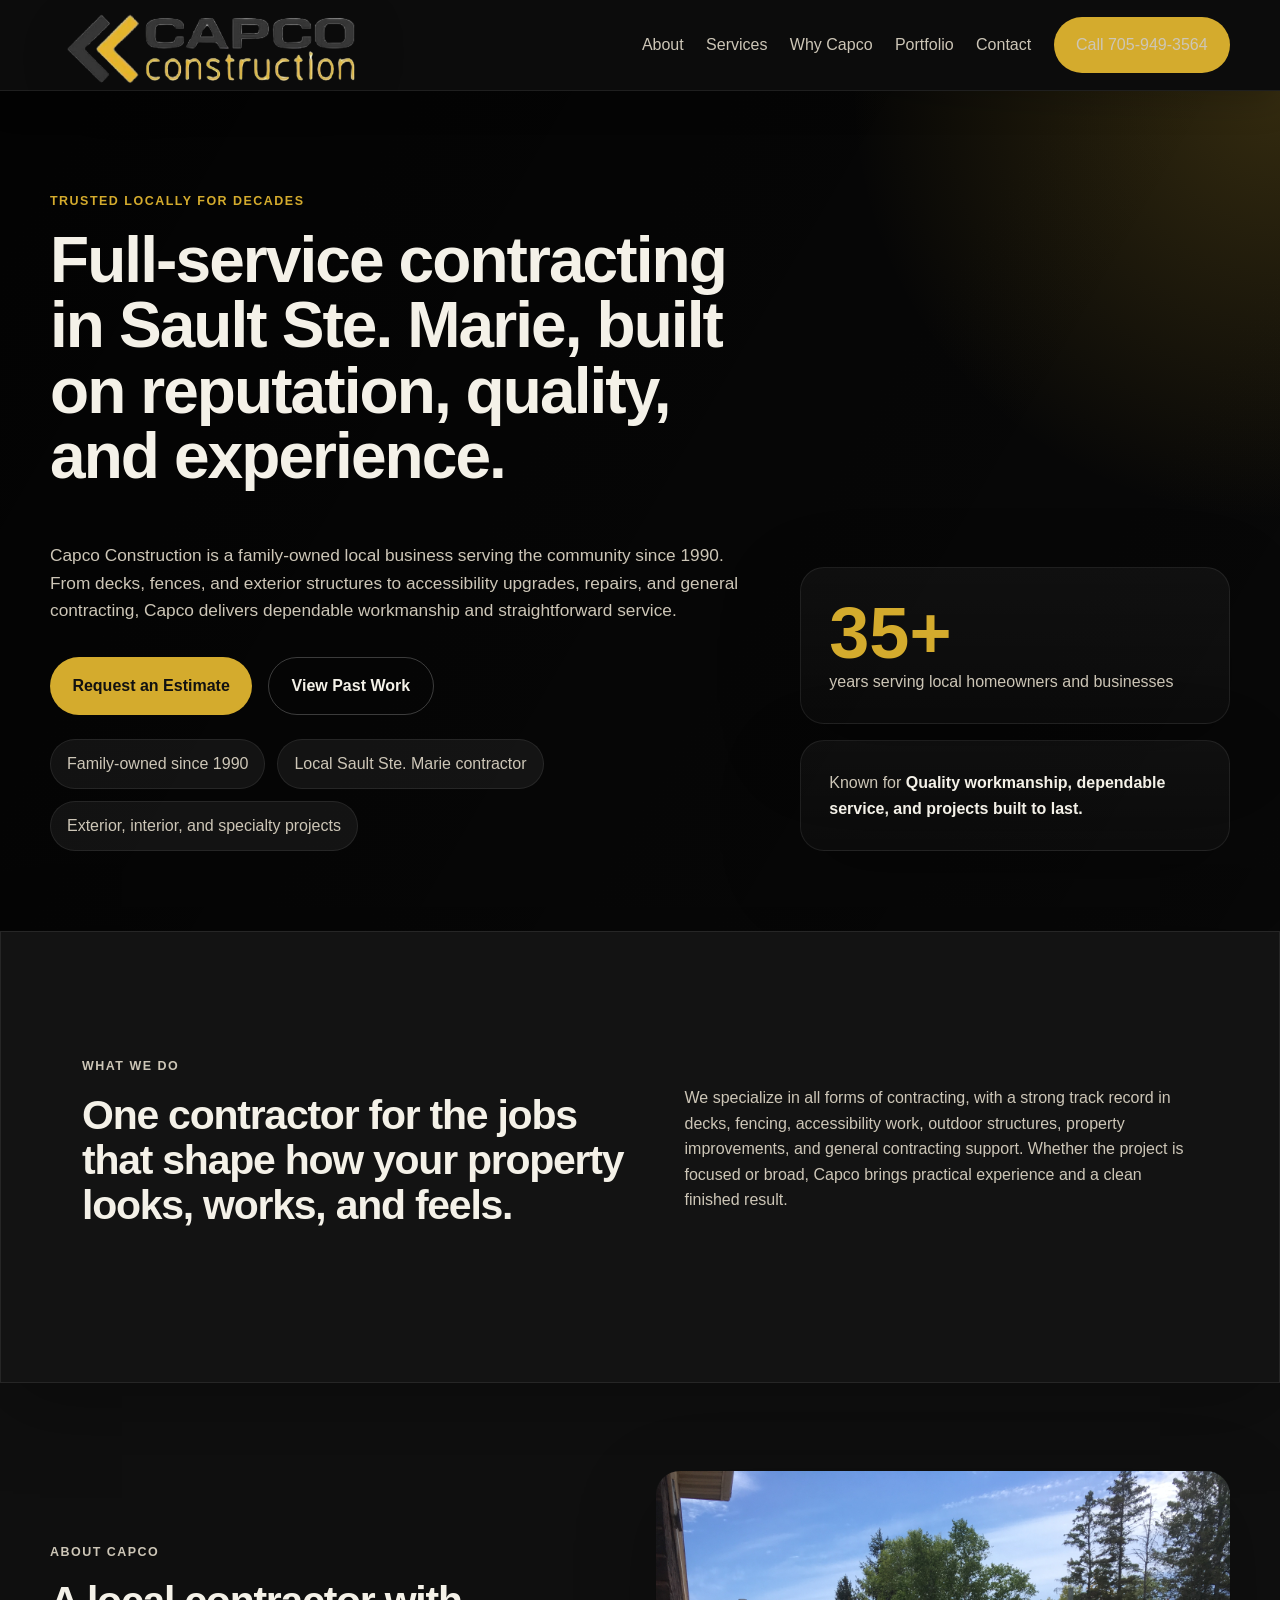
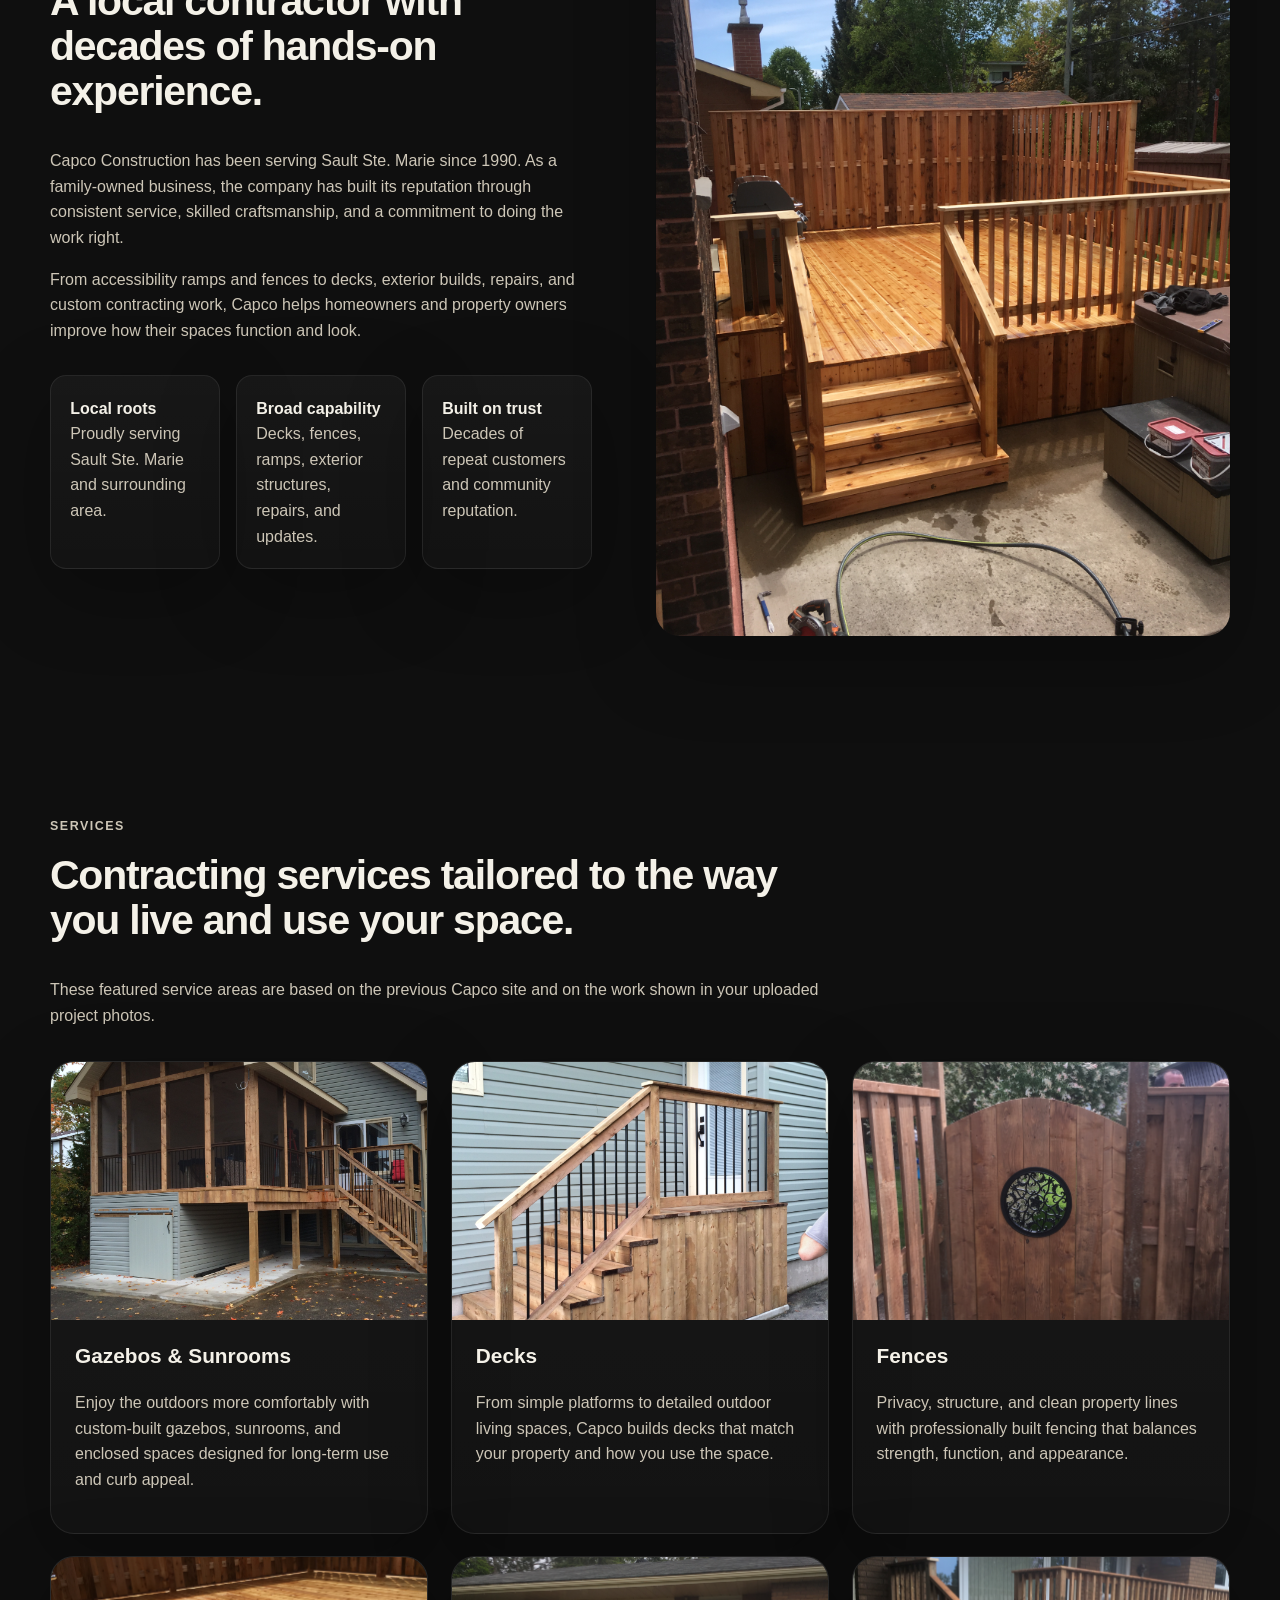
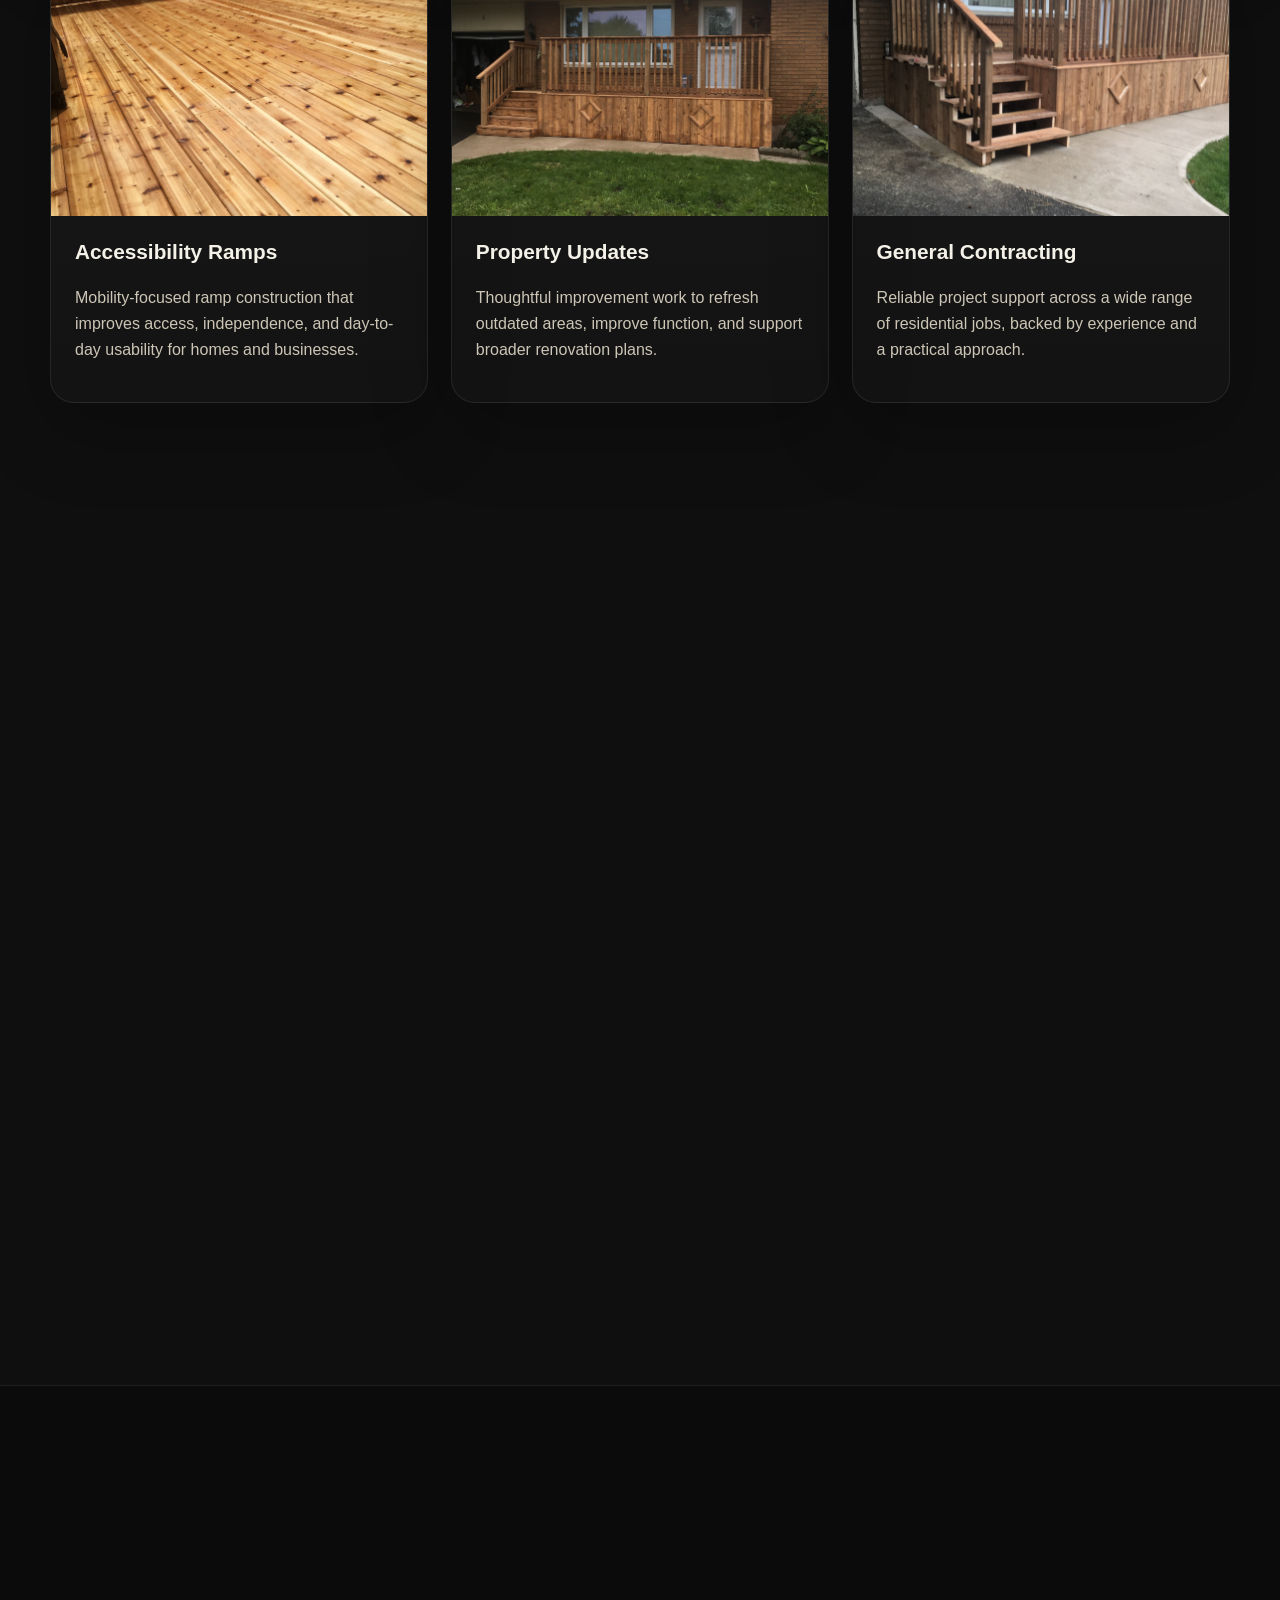
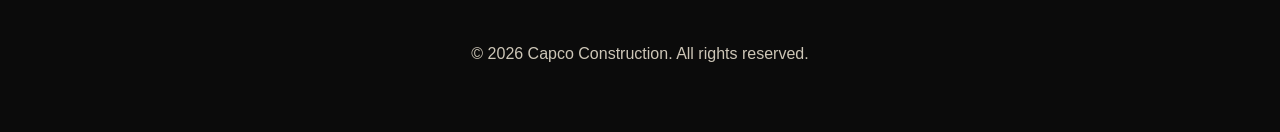
==== index.html @ aa425041 "Update index.html" ====
<!DOCTYPE html>
<html lang="en">
<head>
  <meta charset="UTF-8" />
  <meta name="viewport" content="width=device-width, initial-scale=1.0" />
  <title>Capco Construction | Sault Ste. Marie Contracting Services</title>
  <meta name="description" content="Capco Construction is a family-owned Sault Ste. Marie contractor serving the area since 1990. We specialize in decks, fences, ramps, remodels, exterior projects, and full-service contracting." />
  <meta name="theme-color" content="#d4ab2d" />
  <link rel="preload" as="image" href="capcologo.png" />
  <link rel="stylesheet" href="styles.css" />
</head>
<body>
  <header class="site-header" id="top">
    <div class="container header-inner">
      <a class="brand" href="./" aria-label="Capco Construction home">
        <img src="capcologo.png" alt="Capco Construction logo" />
      </a>

      <button class="menu-toggle" id="menuToggle" aria-expanded="false" aria-controls="siteNav" aria-label="Open menu">
        <span></span><span></span><span></span>
      </button>

      <nav class="site-nav" id="siteNav">
        <a href="#about">About</a>
        <a href="#services">Services</a>
        <a href="#why-capco">Why Capco</a>
        <a href="portfolio/">Portfolio</a>
        <a href="#contact">Contact</a>
        <a class="nav-cta" href="tel:7059493564">Call 705-949-3564</a>
      </nav>
    </div>
  </header>

  <main>
    <section class="hero">
      <div class="hero-overlay"></div>
      <div class="container hero-grid">
        <div class="hero-copy reveal">
          <p class="eyebrow">Trusted locally for decades</p>
          <h1>Full-service contracting in Sault Ste. Marie, built on reputation, quality, and experience.</h1>
          <p class="hero-text">Capco Construction is a family-owned local business serving the community since 1990. From decks, fences, and exterior structures to accessibility upgrades, repairs, and general contracting, Capco delivers dependable workmanship and straightforward service.</p>
          <div class="hero-actions">
            <a class="btn btn-primary" href="#contact">Request an Estimate</a>
            <a class="btn btn-secondary" href="portfolio/">View Past Work</a>
          </div>
          <ul class="hero-points">
            <li>Family-owned since 1990</li>
            <li>Local Sault Ste. Marie contractor</li>
            <li>Exterior, interior, and specialty projects</li>
          </ul>
        </div>
        <div class="hero-card reveal">
          <div class="stat-card">
            <span class="stat-number">35+</span>
            <span class="stat-label">years serving local homeowners and businesses</span>
          </div>
          <div class="badge-card">
            <span class="badge-kicker">Known for</span>
            <strong>Quality workmanship, dependable service, and projects built to last.</strong>
          </div>
        </div>
      </div>
    </section>

    <section class="section intro-bar">
      <div class="container intro-grid reveal">
        <div>
          <p class="section-tag">What we do</p>
          <h2>One contractor for the jobs that shape how your property looks, works, and feels.</h2>
        </div>
        <p>We specialize in all forms of contracting, with a strong track record in decks, fencing, accessibility work, outdoor structures, property improvements, and general contracting support. Whether the project is focused or broad, Capco brings practical experience and a clean finished result.</p>
      </div>
    </section>

    <section class="section about" id="about">
      <div class="container split-grid">
        <div class="about-copy reveal">
          <p class="section-tag">About Capco</p>
          <h2>A local contractor with decades of hands-on experience.</h2>
          <p>Capco Construction has been serving Sault Ste. Marie since 1990. As a family-owned business, the company has built its reputation through consistent service, skilled craftsmanship, and a commitment to doing the work right.</p>
          <p>From accessibility ramps and fences to decks, exterior builds, repairs, and custom contracting work, Capco helps homeowners and property owners improve how their spaces function and look.</p>
          <div class="about-highlights">
            <div>
              <strong>Local roots</strong>
              <span>Proudly serving Sault Ste. Marie and surrounding area.</span>
            </div>
            <div>
              <strong>Broad capability</strong>
              <span>Decks, fences, ramps, exterior structures, repairs, and updates.</span>
            </div>
            <div>
              <strong>Built on trust</strong>
              <span>Decades of repeat customers and community reputation.</span>
            </div>
          </div>
        </div>
        <div class="about-media reveal">
          <img src="assets/IMG_0362.jpeg" alt="Capco Construction completed exterior wood project" />
        </div>
      </div>
    </section>

    <section class="section services" id="services">
      <div class="container">
        <div class="section-head reveal">
          <p class="section-tag">Services</p>
          <h2>Contracting services tailored to the way you live and use your space.</h2>
          <p>These featured service areas are based on the previous Capco site and on the work shown in your uploaded project photos.</p>
        </div>

        <div class="service-grid">
          <article class="service-card reveal">
            <img src="assets/IMG_0144.jpeg" alt="Gazebo and sunroom construction project" />
            <div class="service-body">
              <h3>Gazebos &amp; Sunrooms</h3>
              <p>Enjoy the outdoors more comfortably with custom-built gazebos, sunrooms, and enclosed spaces designed for long-term use and curb appeal.</p>
            </div>
          </article>

          <article class="service-card reveal">
            <img src="assets/IMG_0227.jpeg" alt="Custom deck construction project" />
            <div class="service-body">
              <h3>Decks</h3>
              <p>From simple platforms to detailed outdoor living spaces, Capco builds decks that match your property and how you use the space.</p>
            </div>
          </article>

          <article class="service-card reveal">
            <img src="assets/IMG_0539.jpeg" alt="Fence construction project" />
            <div class="service-body">
              <h3>Fences</h3>
              <p>Privacy, structure, and clean property lines with professionally built fencing that balances strength, function, and appearance.</p>
            </div>
          </article>

          <article class="service-card reveal">
            <img src="assets/IMG_0524.jpeg" alt="Accessibility ramp built by Capco Construction" />
            <div class="service-body">
              <h3>Accessibility Ramps</h3>
              <p>Mobility-focused ramp construction that improves access, independence, and day-to-day usability for homes and businesses.</p>
            </div>
          </article>

          <article class="service-card reveal">
            <img src="assets/IMG_0553.jpeg" alt="Exterior renovation and update project" />
            <div class="service-body">
              <h3>Property Updates</h3>
              <p>Thoughtful improvement work to refresh outdated areas, improve function, and support broader renovation plans.</p>
            </div>
          </article>

          <article class="service-card reveal">
            <img src="assets/IMG_0390.jpeg" alt="General contracting and remodeling services" />
            <div class="service-body">
              <h3>General Contracting</h3>
              <p>Reliable project support across a wide range of residential jobs, backed by experience and a practical approach.</p>
            </div>
          </article>
        </div>
      </div>
    </section>

    <section class="section why-capco" id="why-capco">
      <div class="container why-grid">
        <div class="reveal">
          <p class="section-tag">Why Capco</p>
          <h2>Experience matters. So does local reputation.</h2>
        </div>
        <div class="feature-list reveal">
          <article>
            <h3>Decades in business</h3>
            <p>Capco has served the local market since 1990, giving clients confidence that their project is in experienced hands.</p>
          </article>
          <article>
            <h3>Complete project mindset</h3>
            <p>Capco focuses on the overall result, not just isolated pieces, so every build feels cohesive and professionally finished.</p>
          </article>
          <article>
            <h3>Versatile service offering</h3>
            <p>Outdoor structures, accessibility features, fencing, property updates, and general contracting all under one trusted local brand.</p>
          </article>
          <article>
            <h3>Local and accessible</h3>
            <p>Service is built on communication, accountability, and follow-through in the community Capco knows best.</p>
          </article>
        </div>
      </div>
    </section>

    <section class="section cta-band">
      <div class="container cta-band-inner reveal">
        <div>
          <p class="section-tag">Portfolio</p>
          <h2>See completed local projects and past work.</h2>
        </div>
        <a class="btn btn-primary" href="portfolio/">Open Portfolio Page</a>
      </div>
    </section>
  </main>

  <footer class="site-footer" id="contact">
    <div class="container footer-grid">
      <div class="footer-brand reveal">
        <img class="footer-logo" src="capcologo.png" alt="Capco Construction logo" />
        <p>Family-owned contracting services in Sault Ste. Marie since 1990.</p>
      </div>
      <div class="footer-block reveal">
        <h3>Contact</h3>
        <p><strong>Phone:</strong> <a href="tel:7059493564">705-949-3564</a></p>
        <p><strong>Email:</strong> <a href="mailto:capcoscape@hotmail.com">capcoscape@hotmail.com</a></p>
        <p><strong>Hours:</strong> Monday - Friday, 8 am - 6 pm</p>
      </div>
      <div class="footer-block reveal">
        <h3>Location</h3>
        <p>Sault Ste. Marie, ON</p>
        <p>Serving local homeowners and businesses with dependable contracting solutions.</p>
      </div>
    </div>
    <div class="container footer-bottom">
      <p>&copy; 2026 Capco Construction. All rights reserved.</p>
    </div>
  </footer>

  <script src="script.js"></script>
</body>
</html>
---- styles.css ----
:root {
  --bg: #111111;
  --panel: #191919;
  --panel-soft: #222222;
  --text: #f4f1e8;
  --muted: #cdc6b7;
  --gold: #d4ab2d;
  --gold-deep: #b58e1f;
  --line: rgba(255, 255, 255, 0.08);
  --shadow: 0 24px 80px rgba(0, 0, 0, 0.28);
  --radius: 24px;
  --radius-sm: 16px;
  --container: 1180px;
}

* {
  box-sizing: border-box;
}

html {
  scroll-behavior: smooth;
}

body {
  margin: 0;
  font-family: Inter, Arial, Helvetica, sans-serif;
  background: #0f0f0f;
  color: var(--text);
  line-height: 1.6;
}

img {
  max-width: 100%;
  display: block;
}

a {
  color: inherit;
  text-decoration: none;
}

button {
  font: inherit;
}

.container {
  width: min(calc(100% - 2rem), var(--container));
  margin: 0 auto;
}

.section {
  padding: 5.5rem 0;
}

.section-tag,
.eyebrow {
  display: inline-block;
  margin: 0 0 1rem;
  color: var(--gold);
  text-transform: uppercase;
  letter-spacing: 0.12em;
  font-size: 0.78rem;
  font-weight: 700;
}

h1,
h2,
h3,
p {
  margin-top: 0;
}

h1 {
  font-size: clamp(2.5rem, 5vw, 4.7rem);
  line-height: 1.02;
  letter-spacing: -0.03em;
}

h2 {
  font-size: clamp(2rem, 3.2vw, 3rem);
  line-height: 1.1;
  letter-spacing: -0.03em;
}

h3 {
  font-size: 1.3rem;
  line-height: 1.2;
}

.site-header {
  position: sticky;
  top: 0;
  z-index: 100;
  backdrop-filter: blur(18px);
  background: rgba(10, 10, 10, 0.82);
  border-bottom: 1px solid var(--line);
}

.header-inner {
  display: flex;
  align-items: center;
  justify-content: space-between;
  gap: 1rem;
  min-height: 88px;
}

.brand img {
  width: clamp(190px, 25vw, 290px);
}

.site-nav {
  display: flex;
  align-items: center;
  gap: 1.4rem;
}

.site-nav a {
  color: var(--muted);
  font-weight: 500;
  transition: color 0.2s ease;
}

.site-nav a:hover,
.site-nav a:focus-visible {
  color: var(--text);
}

.nav-cta,
.btn {
  display: inline-flex;
  align-items: center;
  justify-content: center;
  border-radius: 999px;
  padding: 0.95rem 1.4rem;
  font-weight: 700;
  transition: transform 0.2s ease, background 0.2s ease, color 0.2s ease, border-color 0.2s ease;
}

.nav-cta {
  background: var(--gold);
  color: #111;
}

.nav-cta:hover,
.btn:hover {
  transform: translateY(-2px);
}

.hero {
  position: relative;
  overflow: hidden;
  padding: 6rem 0 5rem;
  background:
    linear-gradient(120deg, rgba(0, 0, 0, 0.82), rgba(0, 0, 0, 0.45)),
    url('assets/about-bg.png') center/cover no-repeat;
}

.hero-overlay {
  position: absolute;
  inset: 0;
  background: radial-gradient(circle at top right, rgba(212, 171, 45, 0.22), transparent 28%);
  pointer-events: none;
}

.hero-grid,
.split-grid,
.why-grid,
.footer-grid,
.intro-grid,
.cta-band-inner {
  display: grid;
  gap: 2rem;
}

.hero-grid {
  grid-template-columns: 1.25fr 0.75fr;
  align-items: end;
  position: relative;
  z-index: 1;
}

.hero-text {
  max-width: 760px;
  color: var(--muted);
  font-size: 1.08rem;
}

.hero-actions {
  display: flex;
  flex-wrap: wrap;
  gap: 1rem;
  margin: 2rem 0 1.5rem;
}

.btn-primary {
  background: var(--gold);
  color: #111;
}

.btn-secondary {
  background: transparent;
  color: var(--text);
  border: 1px solid rgba(255, 255, 255, 0.22);
}

.hero-points {
  display: flex;
  flex-wrap: wrap;
  gap: 0.75rem;
  list-style: none;
  padding: 0;
  margin: 0;
}

.hero-points li {
  padding: 0.7rem 1rem;
  border-radius: 999px;
  background: rgba(255, 255, 255, 0.06);
  border: 1px solid rgba(255, 255, 255, 0.08);
  color: var(--muted);
}

.hero-card {
  display: grid;
  gap: 1rem;
}

.stat-card,
.badge-card,
.service-card,
.portfolio-card,
.feature-list article,
.footer-block,
.about-highlights div,
.intro-bar,
.cta-band-inner {
  background: linear-gradient(180deg, rgba(255,255,255,0.04), rgba(255,255,255,0.02));
  border: 1px solid var(--line);
  box-shadow: var(--shadow);
}

.stat-card,
.badge-card {
  padding: 1.8rem;
  border-radius: var(--radius);
}

.stat-number {
  display: block;
  font-size: clamp(3rem, 6vw, 4.5rem);
  line-height: 1;
  font-weight: 800;
  color: var(--gold);
}

.stat-label,
.badge-kicker {
  color: var(--muted);
}

.intro-bar {
  background: #131313;
}

.intro-grid {
  grid-template-columns: 1fr 0.9fr;
  align-items: center;
  padding: 2rem;
  border-radius: var(--radius);
}

.split-grid {
  grid-template-columns: 1fr 1fr;
  align-items: center;
}

.about-copy {
  padding-right: 2rem;
}

.about-highlights {
  display: grid;
  grid-template-columns: repeat(3, 1fr);
  gap: 1rem;
  margin-top: 2rem;
}

.about-highlights div {
  padding: 1.2rem;
  border-radius: var(--radius-sm);
}

.about-highlights span,
.section-head p,
.intro-grid p,
.footer-block p,
.footer-brand p,
.portfolio-hero p,
.portfolio-card p,
.service-body p,
.feature-list p,
.about-copy p {
  color: var(--muted);
}

.about-media img {
  border-radius: var(--radius);
  min-height: 520px;
  object-fit: cover;
  box-shadow: var(--shadow);
}

.section-head {
  max-width: 780px;
  margin-bottom: 2rem;
}

.service-grid,
.portfolio-grid {
  display: grid;
  gap: 1.4rem;
}

.service-grid {
  grid-template-columns: repeat(3, 1fr);
}

.service-card,
.portfolio-card {
  overflow: hidden;
  border-radius: var(--radius);
}

.service-card img,
.portfolio-card img {
  width: 100%;
  aspect-ratio: 16 / 11;
  object-fit: cover;
}

.service-body,
.portfolio-card-body {
  padding: 1.5rem;
}

.why-grid {
  grid-template-columns: 0.9fr 1.1fr;
  align-items: start;
}

.feature-list {
  display: grid;
  grid-template-columns: repeat(2, 1fr);
  gap: 1rem;
}

.feature-list article {
  border-radius: var(--radius-sm);
  padding: 1.5rem;
}

.cta-band {
  padding-top: 0;
}

.cta-band-inner {
  grid-template-columns: 1fr auto;
  align-items: center;
  padding: 2rem;
  border-radius: var(--radius);
}

.site-footer {
  padding: 4rem 0 1.5rem;
  background: #0a0a0a;
  border-top: 1px solid var(--line);
}

.footer-grid {
  grid-template-columns: 1.2fr 1fr 1fr;
  align-items: start;
}

.footer-brand img {
  width: 260px;
  margin-bottom: 1rem;
}

.footer-block h3 {
  margin-bottom: 0.8rem;
}

.footer-bottom {
  padding-top: 2rem;
  color: #9f9a90;
}

.menu-toggle {
  display: none;
  width: 52px;
  height: 52px;
  padding: 0;
  border: 0;
  border-radius: 12px;
  background: rgba(255,255,255,0.04);
  cursor: pointer;
}

.menu-toggle span {
  display: block;
  width: 24px;
  height: 2px;
  margin: 5px auto;
  background: var(--text);
  transition: transform 0.2s ease, opacity 0.2s ease;
}

.portfolio-page {
  background: #101010;
}

.portfolio-hero {
  padding: 5rem 0 2rem;
}

.portfolio-toolbar {
  display: flex;
  flex-wrap: wrap;
  gap: 0.8rem;
  margin-bottom: 1.5rem;
}

.filter-btn {
  border: 1px solid rgba(255,255,255,0.14);
  background: transparent;
  color: var(--muted);
  padding: 0.8rem 1rem;
  border-radius: 999px;
  cursor: pointer;
}

.filter-btn.active,
.filter-btn:hover {
  background: var(--gold);
  color: #111;
  border-color: var(--gold);
}

.portfolio-grid {
  grid-template-columns: repeat(3, 1fr);
}

.portfolio-label {
  display: inline-block;
  margin-bottom: 0.8rem;
  color: var(--gold);
  font-size: 0.85rem;
  text-transform: uppercase;
  letter-spacing: 0.08em;
  font-weight: 700;
}

.minimal-footer {
  padding-top: 2rem;
}

.reveal {
  opacity: 0;
  transform: translateY(18px);
  transition: opacity 0.6s ease, transform 0.6s ease;
}

.reveal.is-visible {
  opacity: 1;
  transform: translateY(0);
}

@media (max-width: 1080px) {
  .hero-grid,
  .split-grid,
  .why-grid,
  .footer-grid,
  .intro-grid,
  .cta-band-inner,
  .service-grid,
  .portfolio-grid,
  .about-highlights,
  .feature-list {
    grid-template-columns: 1fr 1fr;
  }

  .hero-grid,
  .split-grid,
  .why-grid,
  .footer-grid,
  .intro-grid,
  .cta-band-inner {
    grid-template-columns: 1fr;
  }

  .about-copy {
    padding-right: 0;
  }

  .service-grid,
  .portfolio-grid {
    grid-template-columns: 1fr 1fr;
  }
}

@media (max-width: 820px) {
  .menu-toggle {
    display: inline-block;
  }

  .site-nav {
    position: absolute;
    top: calc(100% + 1px);
    left: 0;
    right: 0;
    display: none;
    flex-direction: column;
    align-items: flex-start;
    gap: 1rem;
    padding: 1.25rem 1rem 1.4rem;
    background: rgba(14,14,14,0.98);
    border-bottom: 1px solid var(--line);
  }

  .site-nav.is-open {
    display: flex;
  }

  .nav-cta {
    width: 100%;
  }

  .service-grid,
  .portfolio-grid,
  .about-highlights,
  .feature-list {
    grid-template-columns: 1fr;
  }

  .hero {
    padding-top: 4.5rem;
  }

  .section {
    padding: 4rem 0;
  }

  .footer-brand img,
  .brand img {
    width: min(72vw, 245px);
  }

  .intro-grid,
  .cta-band-inner {
    padding: 1.5rem;
  }
}

@media (max-width: 560px) {
  .container {
    width: min(calc(100% - 1.2rem), var(--container));
  }

  .hero-actions,
  .hero-points,
  .portfolio-toolbar {
    flex-direction: column;
    align-items: stretch;
  }

  .btn,
  .filter-btn {
    width: 100%;
  }

  .stat-card,
  .badge-card,
  .service-body,
  .portfolio-card-body {
    padding: 1.2rem;
  }
}


/* --- CAPCO LOGO / HEADER IMPROVEMENTS --- */
.brand {
  display: inline-flex;
  align-items: center;
  flex-shrink: 0;
}

.brand img {
  width: clamp(220px, 26vw, 360px);
  max-height: 90px;
  object-fit: contain;
  filter: drop-shadow(0 10px 25px rgba(0, 0, 0, 0.28));
}

.compact-header .header-inner {
  min-height: 96px;
}

.site-header {
  background: rgba(12, 12, 12, 0.92);
  box-shadow: 0 12px 34px rgba(0, 0, 0, 0.16);
}

.site-nav a[aria-current="page"] {
  color: var(--text);
}

/* --- PORTFOLIO PAGE --- */
.section-tight {
  padding: 4rem 0;
}

.section-heading {
  max-width: 760px;
  margin-bottom: 2rem;
}

.section-heading p:last-child {
  color: var(--muted);
}

.portfolio-hero {
  padding: 5.5rem 0 4.5rem;
  background:
    linear-gradient(135deg, rgba(8, 8, 8, 0.94), rgba(20, 20, 20, 0.86)),
    radial-gradient(circle at top right, rgba(212, 171, 45, 0.12), transparent 34%);
}

.portfolio-hero-grid {
  display: grid;
  grid-template-columns: minmax(0, 1fr) minmax(360px, 460px);
  gap: 2rem;
  align-items: center;
}

.portfolio-hero-copy {
  max-width: 760px;
}

.portfolio-hero-copy > p:not(.eyebrow) {
  color: var(--muted);
  font-size: 1.05rem;
}

.showcase-card {
  display: grid;
  gap: 1rem;
}

.showcase-media-wrap {
  position: relative;
  min-height: 520px;
  overflow: hidden;
  border-radius: var(--radius);
  border: 1px solid var(--line);
  box-shadow: var(--shadow);
  background: #141414;
}

.showcase-media {
  width: 100%;
  height: 100%;
  min-height: 520px;
  object-fit: cover;
}

.showcase-overlay {
  position: absolute;
  inset: auto 0 0 0;
  padding: 1.25rem;
  background: linear-gradient(180deg, transparent, rgba(0, 0, 0, 0.88));
}

.showcase-overlay h2 {
  font-size: clamp(1.5rem, 2.3vw, 2.1rem);
  margin-bottom: 0.35rem;
}

.showcase-overlay p {
  margin-bottom: 0;
  color: rgba(244, 241, 232, 0.82);
}

.showcase-pill {
  display: inline-flex;
  align-items: center;
  padding: 0.4rem 0.8rem;
  margin-bottom: 0.8rem;
  border-radius: 999px;
  background: rgba(212, 171, 45, 0.18);
  color: #f3d36b;
  border: 1px solid rgba(212, 171, 45, 0.32);
  font-size: 0.82rem;
  font-weight: 700;
  letter-spacing: 0.04em;
}

.showcase-controls {
  display: flex;
  gap: 0.8rem;
  justify-content: flex-end;
}

.showcase-btn {
  width: 52px;
  height: 52px;
  border-radius: 999px;
  border: 1px solid rgba(255,255,255,0.16);
  background: #1a1a1a;
  color: var(--text);
  cursor: pointer;
  font-size: 1.6rem;
  line-height: 1;
  transition: transform 0.2s ease, border-color 0.2s ease, background 0.2s ease;
}

.showcase-btn:hover,
.showcase-btn:focus-visible {
  transform: translateY(-2px);
  border-color: rgba(212, 171, 45, 0.5);
  background: #202020;
}

.portfolio-section {
  background: #121212;
}

.portfolio-toolbar {
  display: flex;
  flex-wrap: wrap;
  gap: 0.75rem;
  margin-bottom: 2rem;
}

.filter-btn {
  padding: 0.85rem 1.05rem;
  border: 1px solid rgba(255,255,255,0.12);
  background: #1a1a1a;
  color: var(--muted);
  border-radius: 999px;
  cursor: pointer;
  transition: all 0.2s ease;
}

.filter-btn:hover,
.filter-btn.active {
  background: var(--gold);
  color: #111;
  border-color: var(--gold);
}

.portfolio-grid {
  display: grid;
  grid-template-columns: repeat(3, minmax(0, 1fr));
  gap: 1.5rem;
}

.portfolio-card {
  overflow: hidden;
  border-radius: 22px;
}

.portfolio-media {
  aspect-ratio: 4 / 3;
  overflow: hidden;
  background: #0f0f0f;
}

.portfolio-media img {
  width: 100%;
  height: 100%;
  object-fit: cover;
  transition: transform 0.45s ease;
}

.portfolio-card:hover .portfolio-media img {
  transform: scale(1.04);
}

.portfolio-card-body {
  padding: 1.2rem 1.2rem 1.4rem;
}

.portfolio-card-body p {
  margin-bottom: 0;
  color: var(--muted);
}

.portfolio-label {
  display: inline-block;
  margin-bottom: 0.75rem;
  color: var(--gold);
  font-weight: 700;
}

.portfolio-note-band {
  background: linear-gradient(180deg, #121212 0%, #0d0d0d 100%);
}

.cta-band-actions {
  display: flex;
  flex-wrap: wrap;
  gap: 0.9rem;
  align-items: center;
}

.reveal {
  opacity: 0;
  transform: translateY(22px);
  transition: opacity 0.7s ease, transform 0.7s ease;
}

.reveal.is-visible {
  opacity: 1;
  transform: translateY(0);
}

.menu-toggle {
  display: none;
  width: 52px;
  height: 52px;
  border-radius: 14px;
  border: 1px solid rgba(255,255,255,0.12);
  background: #191919;
  cursor: pointer;
}

.menu-toggle span {
  display: block;
  width: 22px;
  height: 2px;
  margin: 5px auto;
  background: var(--text);
}

.site-footer {
  border-top: 1px solid var(--line);
  background: #0b0b0b;
}

.footer-bottom {
  padding: 1.6rem 0;
  color: var(--muted);
  text-align: center;
}

@media (max-width: 1080px) {
  .portfolio-grid {
    grid-template-columns: repeat(2, minmax(0, 1fr));
  }

  .portfolio-hero-grid {
    grid-template-columns: 1fr;
  }

  .showcase-media-wrap,
  .showcase-media {
    min-height: 440px;
  }
}

@media (max-width: 900px) {
  .menu-toggle {
    display: inline-block;
  }

  .site-nav {
    position: absolute;
    top: calc(100% + 1px);
    left: 1rem;
    right: 1rem;
    display: none;
    flex-direction: column;
    align-items: stretch;
    gap: 0.4rem;
    padding: 1rem;
    border-radius: 20px;
    background: rgba(16, 16, 16, 0.98);
    border: 1px solid var(--line);
    box-shadow: var(--shadow);
  }

  .site-nav.is-open {
    display: flex;
  }

  .site-nav a {
    padding: 0.85rem 0.95rem;
    border-radius: 14px;
  }

  .nav-cta {
    width: 100%;
  }
}

@media (max-width: 720px) {
  .brand img {
    width: clamp(190px, 48vw, 250px);
    max-height: 72px;
  }

  .compact-header .header-inner {
    min-height: 82px;
  }

  .portfolio-grid {
    grid-template-columns: 1fr;
  }

  .showcase-media-wrap,
  .showcase-media {
    min-height: 320px;
  }

  .hero-actions,
  .cta-band-actions {
    flex-direction: column;
    align-items: stretch;
  }

  .hero-actions .btn,
  .cta-band-actions .btn {
    width: 100%;
  }
}
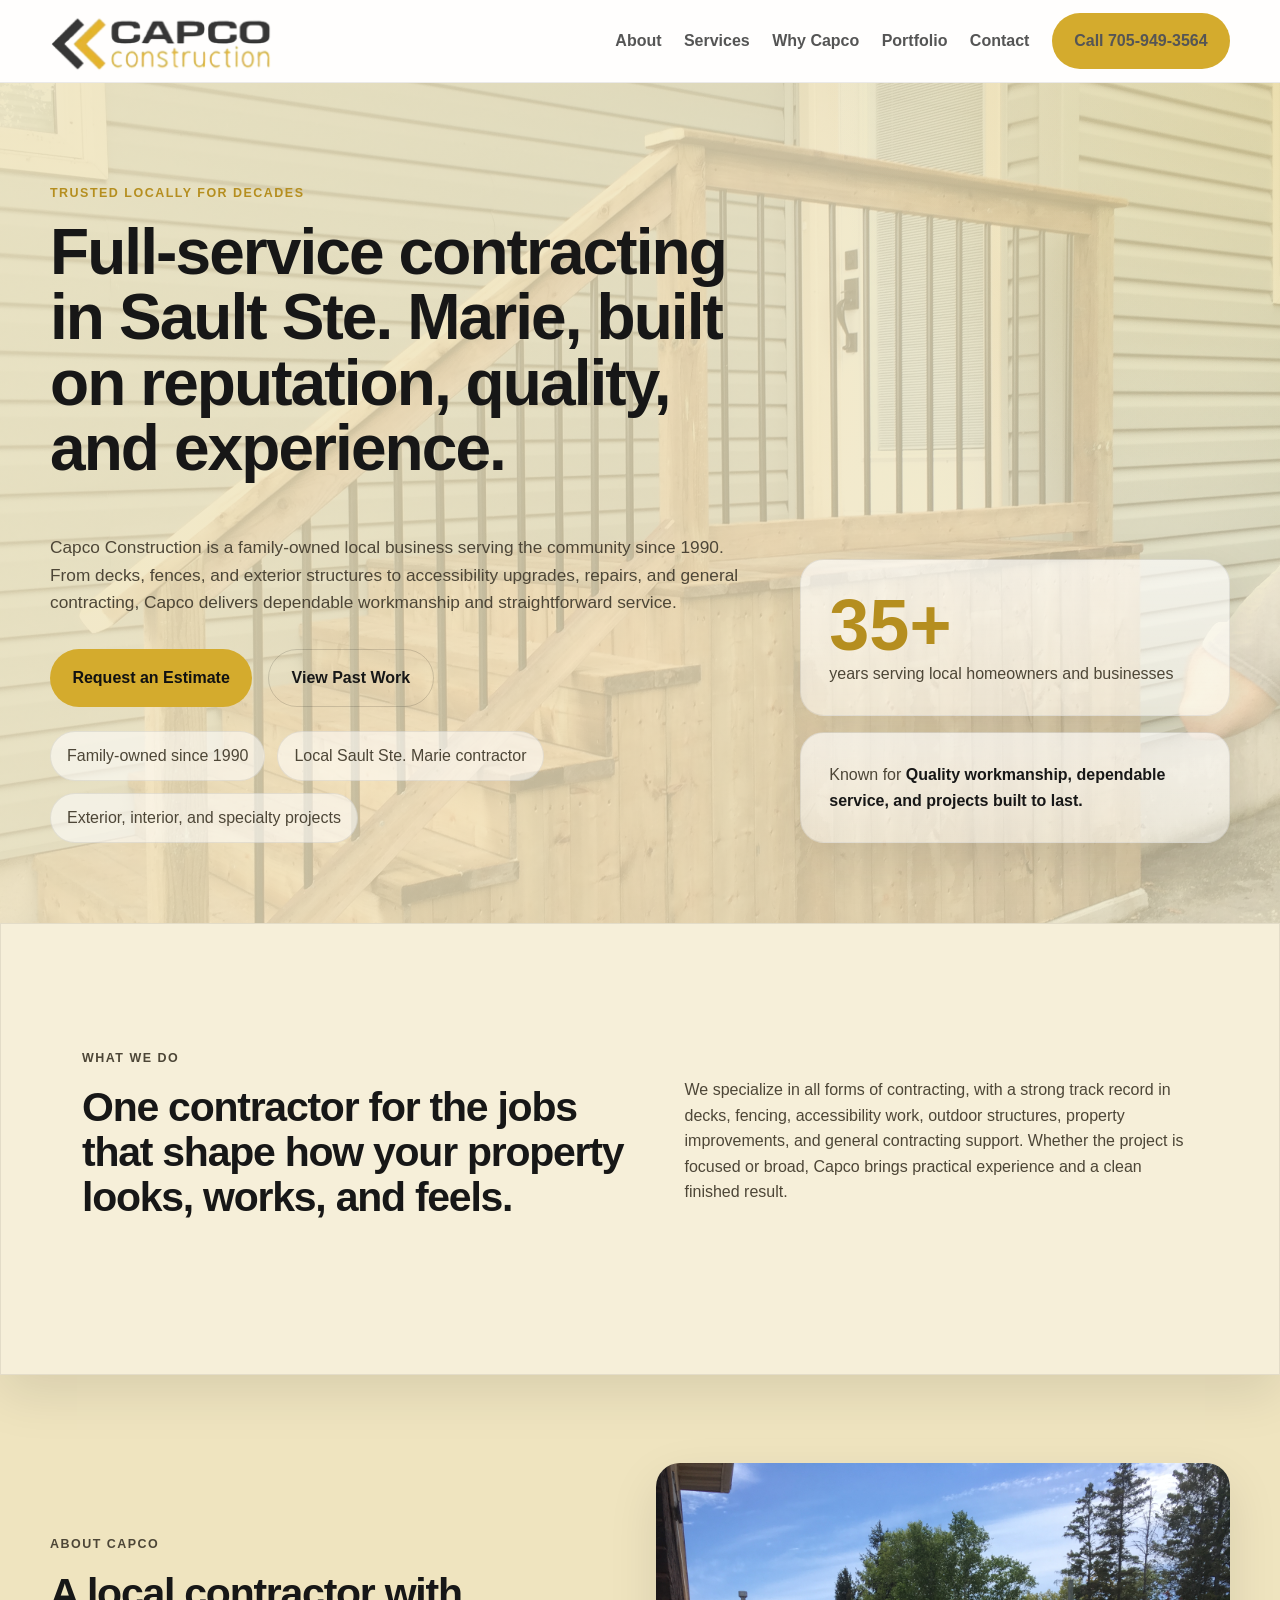
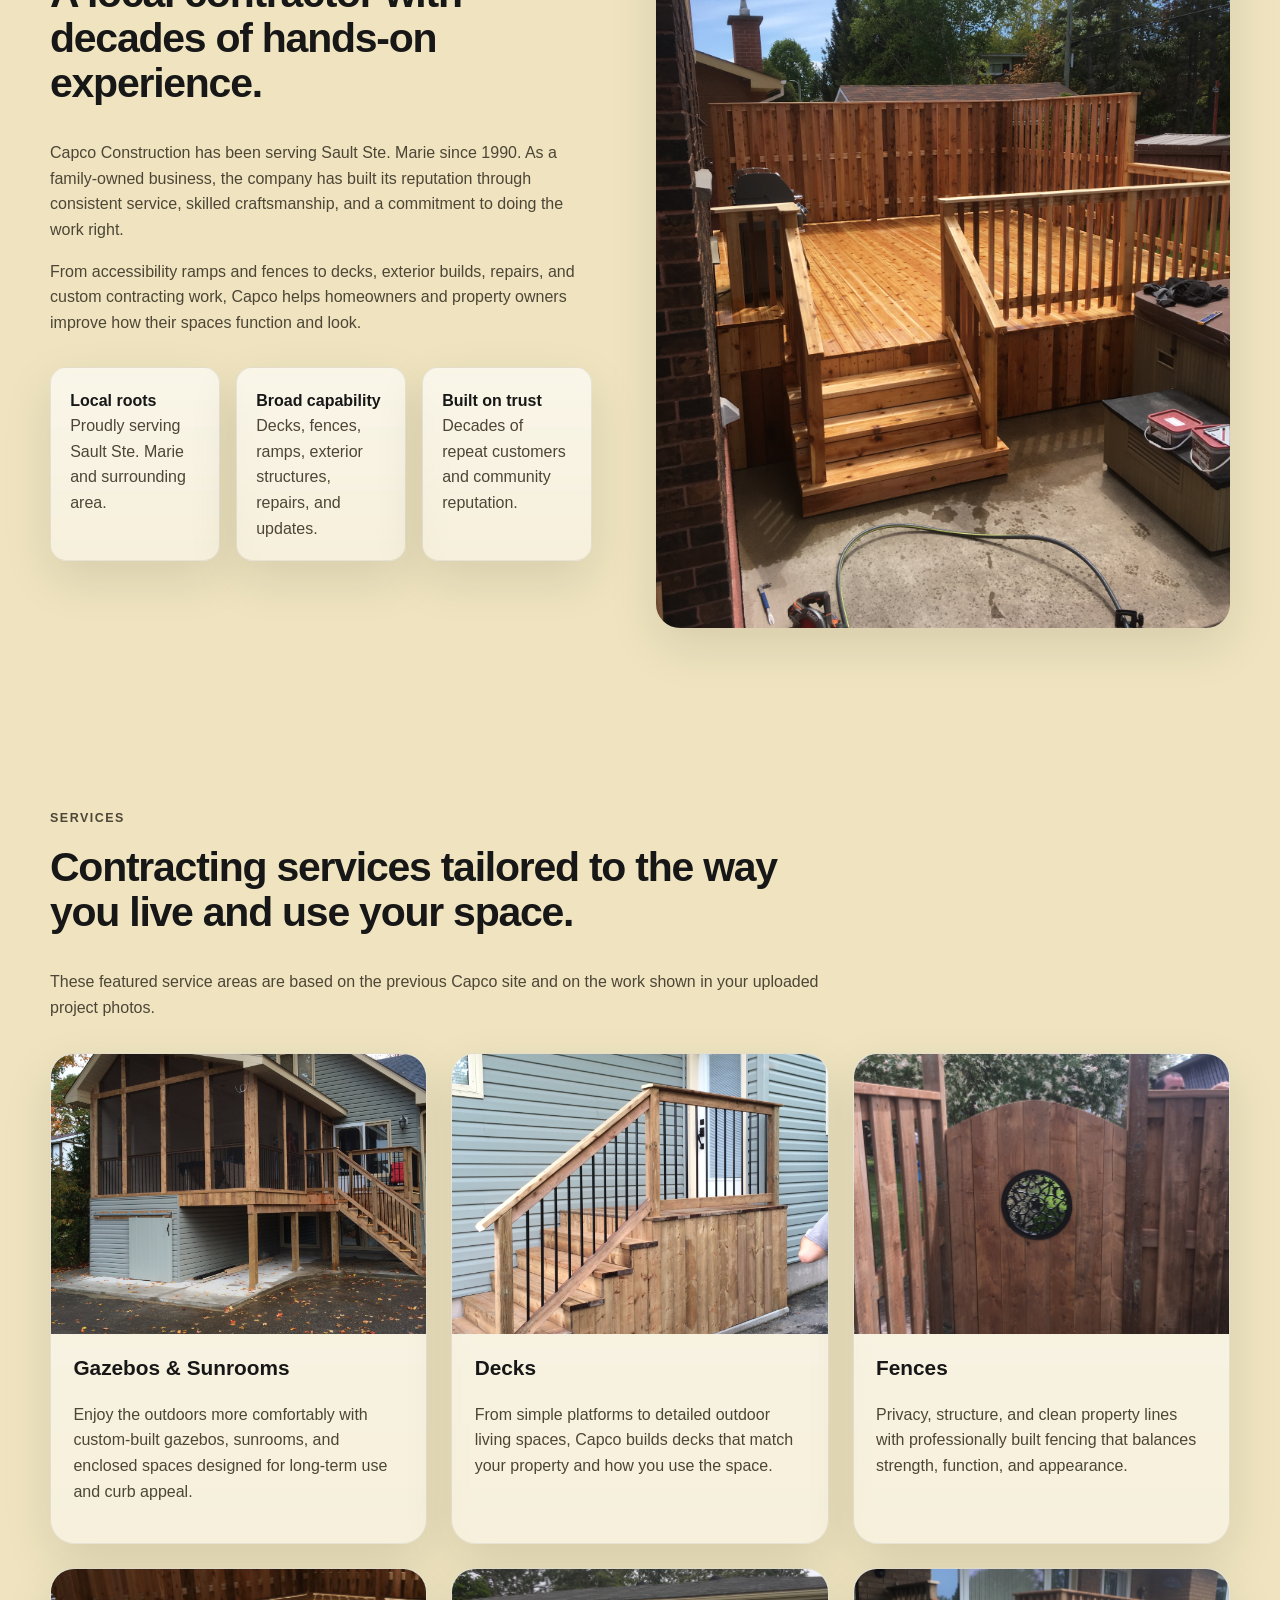
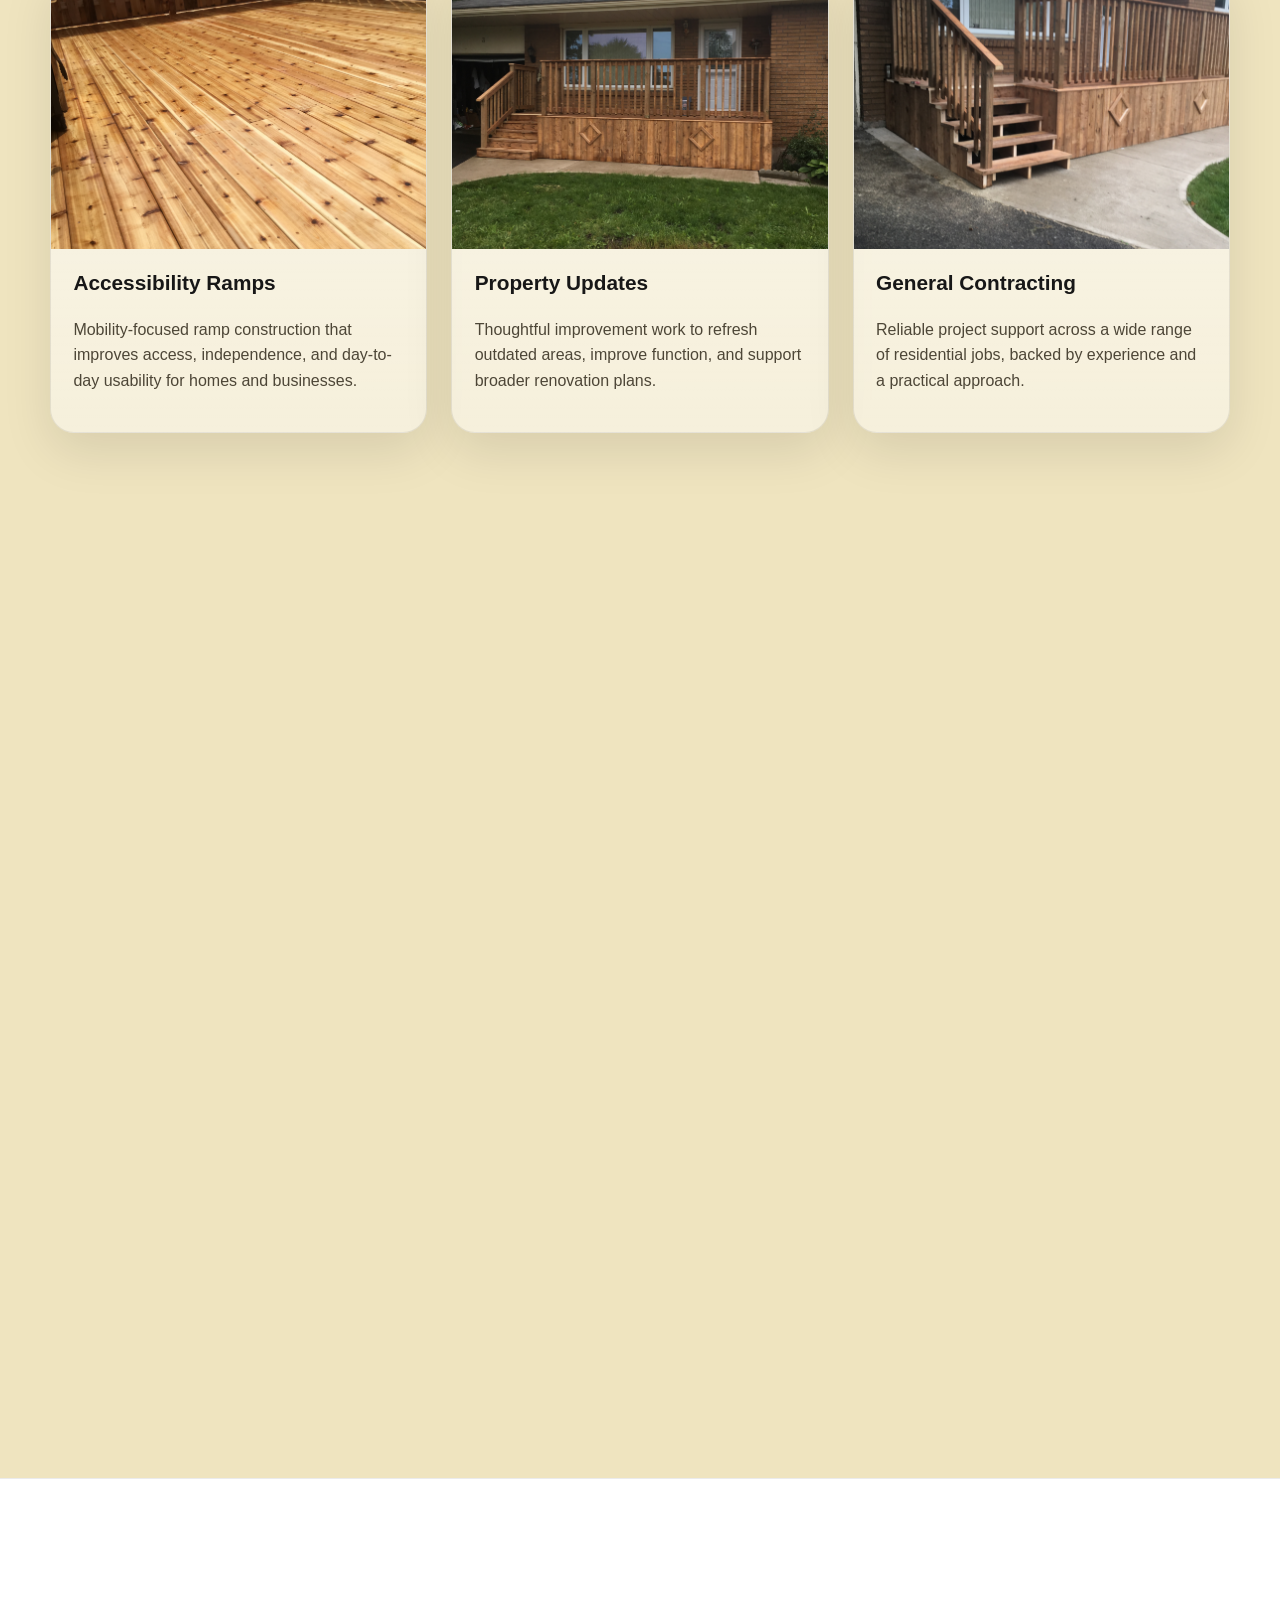
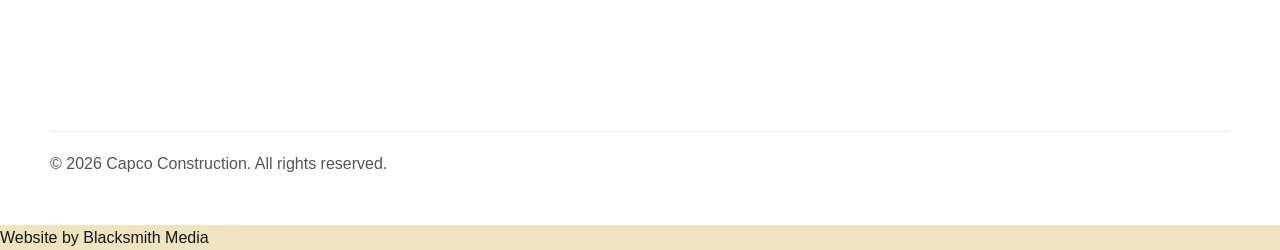
==== commit 044f43ca: "Update index.html" ====
--- a/index.html
+++ b/index.html
@@ -220,7 +220,7 @@
       <p>&copy; 2026 Capco Construction. All rights reserved.</p>
     </div>
   </footer>
-
+Website by <a href="https://blacksmithmedia.ca">Blacksmith Media</a>
   <script src="script.js"></script>
 </body>
 </html>
--- a/styles.css
+++ b/styles.css
@@ -1,90 +1,75 @@
 :root {
-  --bg: #111111;
-  --panel: #191919;
-  --panel-soft: #222222;
-  --text: #f4f1e8;
-  --muted: #cdc6b7;
+  --bg: #efe4bf;
+  --panel: #f6edd2;
+  --panel-soft: #fbf4de;
+  --text: #171717;
+  --muted: #4d4637;
   --gold: #d4ab2d;
   --gold-deep: #b58e1f;
-  --line: rgba(255, 255, 255, 0.08);
-  --shadow: 0 24px 80px rgba(0, 0, 0, 0.28);
+  --line: rgba(0, 0, 0, 0.08);
+  --shadow: 0 18px 50px rgba(0, 0, 0, 0.10);
   --radius: 24px;
   --radius-sm: 16px;
   --container: 1180px;
-}
-
-* {
-  box-sizing: border-box;
-}
-
-html {
-  scroll-behavior: smooth;
-}
+  --light-bg: #ffffff;
+  --light-text: #181818;
+  --light-muted: #555555;
+  --light-line: rgba(0, 0, 0, 0.08);
+}
+
+* { box-sizing: border-box; }
+html { scroll-behavior: smooth; }
 
 body {
   margin: 0;
   font-family: Inter, Arial, Helvetica, sans-serif;
-  background: #0f0f0f;
+  background: var(--bg);
   color: var(--text);
   line-height: 1.6;
 }
 
-img {
-  max-width: 100%;
-  display: block;
-}
-
-a {
-  color: inherit;
-  text-decoration: none;
-}
-
-button {
-  font: inherit;
-}
+img { max-width: 100%; display: block; }
+a { color: inherit; text-decoration: none; }
+button { font: inherit; }
 
 .container {
   width: min(calc(100% - 2rem), var(--container));
   margin: 0 auto;
 }
 
-.section {
-  padding: 5.5rem 0;
-}
+.section { padding: 5.5rem 0; }
 
 .section-tag,
 .eyebrow {
   display: inline-block;
   margin: 0 0 1rem;
-  color: var(--gold);
+  color: var(--gold-deep);
   text-transform: uppercase;
   letter-spacing: 0.12em;
   font-size: 0.78rem;
   font-weight: 700;
 }
 
-h1,
-h2,
-h3,
-p {
-  margin-top: 0;
-}
+h1, h2, h3, p { margin-top: 0; }
 
 h1 {
   font-size: clamp(2.5rem, 5vw, 4.7rem);
   line-height: 1.02;
   letter-spacing: -0.03em;
+  color: var(--text);
 }
 
 h2 {
   font-size: clamp(2rem, 3.2vw, 3rem);
   line-height: 1.1;
   letter-spacing: -0.03em;
+  color: var(--text);
 }
 
 h3 {
   font-size: 1.3rem;
   line-height: 1.2;
+  color: var(--text);
 }
 
 .site-header {
@@ -92,8 +77,8 @@
   top: 0;
   z-index: 100;
   backdrop-filter: blur(18px);
-  background: rgba(10, 10, 10, 0.82);
-  border-bottom: 1px solid var(--line);
+  background: rgba(255, 255, 255, 0.96);
+  border-bottom: 1px solid var(--light-line);
 }
 
 .header-inner {
@@ -101,11 +86,12 @@
   align-items: center;
   justify-content: space-between;
   gap: 1rem;
-  min-height: 88px;
+  min-height: 82px;
 }
 
 .brand img {
-  width: clamp(190px, 25vw, 290px);
+  width: clamp(150px, 18vw, 230px);
+  height: auto;
 }
 
 .site-nav {
@@ -115,14 +101,15 @@
 }
 
 .site-nav a {
-  color: var(--muted);
-  font-weight: 500;
+  color: var(--light-muted);
+  font-weight: 600;
   transition: color 0.2s ease;
 }
 
 .site-nav a:hover,
-.site-nav a:focus-visible {
-  color: var(--text);
+.site-nav a:focus-visible,
+.site-nav a[aria-current="page"] {
+  color: var(--light-text);
 }
 
 .nav-cta,
@@ -146,19 +133,40 @@
   transform: translateY(-2px);
 }
 
+.menu-toggle {
+  display: none;
+  width: 48px;
+  height: 48px;
+  border: 1px solid var(--light-line);
+  background: #fff;
+  border-radius: 12px;
+  align-items: center;
+  justify-content: center;
+  flex-direction: column;
+  gap: 5px;
+  cursor: pointer;
+}
+
+.menu-toggle span {
+  width: 18px;
+  height: 2px;
+  background: #222;
+  display: block;
+}
+
 .hero {
   position: relative;
   overflow: hidden;
   padding: 6rem 0 5rem;
   background:
-    linear-gradient(120deg, rgba(0, 0, 0, 0.82), rgba(0, 0, 0, 0.45)),
-    url('assets/about-bg.png') center/cover no-repeat;
+    linear-gradient(120deg, rgba(239, 228, 191, 0.88), rgba(239, 228, 191, 0.72)),
+    url('assets/IMG_0227.jpeg') center/cover no-repeat;
 }
 
 .hero-overlay {
   position: absolute;
   inset: 0;
-  background: radial-gradient(circle at top right, rgba(212, 171, 45, 0.22), transparent 28%);
+  background: radial-gradient(circle at top right, rgba(212, 171, 45, 0.18), transparent 30%);
   pointer-events: none;
 }
 
@@ -167,7 +175,8 @@
 .why-grid,
 .footer-grid,
 .intro-grid,
-.cta-band-inner {
+.cta-band-inner,
+.portfolio-hero-grid {
   display: grid;
   gap: 2rem;
 }
@@ -200,7 +209,7 @@
 .btn-secondary {
   background: transparent;
   color: var(--text);
-  border: 1px solid rgba(255, 255, 255, 0.22);
+  border: 1px solid rgba(0, 0, 0, 0.14);
 }
 
 .hero-points {
@@ -215,8 +224,8 @@
 .hero-points li {
   padding: 0.7rem 1rem;
   border-radius: 999px;
-  background: rgba(255, 255, 255, 0.06);
-  border: 1px solid rgba(255, 255, 255, 0.08);
+  background: rgba(255, 255, 255, 0.55);
+  border: 1px solid rgba(0, 0, 0, 0.08);
   color: var(--muted);
 }
 
@@ -233,8 +242,9 @@
 .footer-block,
 .about-highlights div,
 .intro-bar,
-.cta-band-inner {
-  background: linear-gradient(180deg, rgba(255,255,255,0.04), rgba(255,255,255,0.02));
+.cta-band-inner,
+.showcase-card {
+  background: linear-gradient(180deg, rgba(255,255,255,0.65), rgba(255,255,255,0.45));
   border: 1px solid var(--line);
   box-shadow: var(--shadow);
 }
@@ -250,7 +260,7 @@
   font-size: clamp(3rem, 6vw, 4.5rem);
   line-height: 1;
   font-weight: 800;
-  color: var(--gold);
+  color: var(--gold-deep);
 }
 
 .stat-label,
@@ -259,7 +269,7 @@
 }
 
 .intro-bar {
-  background: #131313;
+  background: rgba(255, 255, 255, 0.40);
 }
 
 .intro-grid {
@@ -308,6 +318,7 @@
   min-height: 520px;
   object-fit: cover;
   box-shadow: var(--shadow);
+  width: 100%;
 }
 
 .section-head {
@@ -318,49 +329,42 @@
 .service-grid,
 .portfolio-grid {
   display: grid;
-  gap: 1.4rem;
-}
-
-.service-grid {
-  grid-template-columns: repeat(3, 1fr);
+  grid-template-columns: repeat(3, minmax(0, 1fr));
+  gap: 1.5rem;
 }
 
 .service-card,
 .portfolio-card {
+  border-radius: var(--radius);
   overflow: hidden;
-  border-radius: var(--radius);
 }
 
 .service-card img,
 .portfolio-card img {
   width: 100%;
-  aspect-ratio: 16 / 11;
+  height: 280px;
   object-fit: cover;
 }
 
 .service-body,
 .portfolio-card-body {
-  padding: 1.5rem;
+  padding: 1.4rem;
 }
 
 .why-grid {
-  grid-template-columns: 0.9fr 1.1fr;
+  grid-template-columns: 0.7fr 1.3fr;
   align-items: start;
 }
 
 .feature-list {
   display: grid;
-  grid-template-columns: repeat(2, 1fr);
+  grid-template-columns: repeat(2, minmax(0, 1fr));
   gap: 1rem;
 }
 
 .feature-list article {
+  padding: 1.5rem;
   border-radius: var(--radius-sm);
-  padding: 1.5rem;
-}
-
-.cta-band {
-  padding-top: 0;
 }
 
 .cta-band-inner {
@@ -371,97 +375,137 @@
 }
 
 .site-footer {
-  padding: 4rem 0 1.5rem;
-  background: #0a0a0a;
-  border-top: 1px solid var(--line);
+  background: #fff;
+  color: var(--light-text);
+  border-top: 1px solid var(--light-line);
+  padding-top: 3rem;
 }
 
 .footer-grid {
-  grid-template-columns: 1.2fr 1fr 1fr;
+  grid-template-columns: 1fr 1fr 1fr;
   align-items: start;
 }
 
-.footer-brand img {
-  width: 260px;
+.footer-brand p,
+.footer-block p {
+  color: var(--light-muted);
+}
+
+.footer-logo {
+  width: clamp(180px, 20vw, 240px);
   margin-bottom: 1rem;
 }
 
 .footer-block h3 {
+  color: var(--light-text);
+}
+
+.footer-bottom {
+  border-top: 1px solid var(--light-line);
+  margin-top: 2rem;
+  padding: 1.2rem 0 2rem;
+  color: var(--light-muted);
+}
+
+.portfolio-page .portfolio-hero {
+  position: relative;
+  padding: 5rem 0;
+  background:
+    linear-gradient(120deg, rgba(239, 228, 191, 0.88), rgba(239, 228, 191, 0.74)),
+    url('../assets/IMG_0390.jpeg') center/cover no-repeat;
+}
+
+.portfolio-hero-grid {
+  grid-template-columns: 1fr 1fr;
+  align-items: center;
+}
+
+.showcase-card {
+  border-radius: var(--radius);
+  overflow: hidden;
+}
+
+.showcase-media-wrap {
+  position: relative;
+}
+
+.showcase-media {
+  width: 100%;
+  height: 520px;
+  object-fit: cover;
+}
+
+.showcase-overlay {
+  position: absolute;
+  inset: auto 0 0 0;
+  padding: 1.5rem;
+  background: linear-gradient(to top, rgba(0,0,0,0.68), rgba(0,0,0,0.05));
+  color: #fff;
+}
+
+.showcase-pill {
+  display: inline-flex;
+  padding: 0.35rem 0.7rem;
+  border-radius: 999px;
+  background: var(--gold);
+  color: #111;
+  font-weight: 700;
+  font-size: 0.78rem;
   margin-bottom: 0.8rem;
 }
 
-.footer-bottom {
-  padding-top: 2rem;
-  color: #9f9a90;
-}
-
-.menu-toggle {
-  display: none;
-  width: 52px;
-  height: 52px;
-  padding: 0;
-  border: 0;
-  border-radius: 12px;
-  background: rgba(255,255,255,0.04);
+.showcase-controls {
+  display: flex;
+  justify-content: flex-end;
+  gap: 0.8rem;
+  padding: 1rem 1rem 1.2rem;
+}
+
+.showcase-btn {
+  width: 48px;
+  height: 48px;
+  border-radius: 999px;
+  border: 1px solid var(--line);
+  background: #ffffff;
+  color: #111;
   cursor: pointer;
-}
-
-.menu-toggle span {
-  display: block;
-  width: 24px;
-  height: 2px;
-  margin: 5px auto;
-  background: var(--text);
-  transition: transform 0.2s ease, opacity 0.2s ease;
-}
-
-.portfolio-page {
-  background: #101010;
-}
-
-.portfolio-hero {
-  padding: 5rem 0 2rem;
+  font-size: 1.6rem;
 }
 
 .portfolio-toolbar {
   display: flex;
   flex-wrap: wrap;
-  gap: 0.8rem;
+  gap: 0.7rem;
   margin-bottom: 1.5rem;
 }
 
 .filter-btn {
-  border: 1px solid rgba(255,255,255,0.14);
-  background: transparent;
-  color: var(--muted);
-  padding: 0.8rem 1rem;
+  border: 1px solid var(--line);
+  background: #fffaf0;
+  color: var(--text);
   border-radius: 999px;
+  padding: 0.7rem 1rem;
   cursor: pointer;
 }
 
-.filter-btn.active,
-.filter-btn:hover {
+.filter-btn.active {
   background: var(--gold);
   color: #111;
-  border-color: var(--gold);
-}
-
-.portfolio-grid {
-  grid-template-columns: repeat(3, 1fr);
-}
-
-.portfolio-label {
+  border-color: transparent;
+}
+
+.portfolio-card .portfolio-card-body h3 {
+  margin-bottom: 0.5rem;
+}
+
+.portfolio-card-meta {
   display: inline-block;
-  margin-bottom: 0.8rem;
-  color: var(--gold);
+  color: var(--gold-deep);
   font-size: 0.85rem;
+  font-weight: 700;
   text-transform: uppercase;
   letter-spacing: 0.08em;
-  font-weight: 700;
-}
-
-.minimal-footer {
-  padding-top: 2rem;
+  margin-bottom: 0.7rem;
 }
 
 .reveal {
@@ -475,43 +519,8 @@
   transform: translateY(0);
 }
 
-@media (max-width: 1080px) {
-  .hero-grid,
-  .split-grid,
-  .why-grid,
-  .footer-grid,
-  .intro-grid,
-  .cta-band-inner,
-  .service-grid,
-  .portfolio-grid,
-  .about-highlights,
-  .feature-list {
-    grid-template-columns: 1fr 1fr;
-  }
-
-  .hero-grid,
-  .split-grid,
-  .why-grid,
-  .footer-grid,
-  .intro-grid,
-  .cta-band-inner {
-    grid-template-columns: 1fr;
-  }
-
-  .about-copy {
-    padding-right: 0;
-  }
-
-  .service-grid,
-  .portfolio-grid {
-    grid-template-columns: 1fr 1fr;
-  }
-}
-
-@media (max-width: 820px) {
-  .menu-toggle {
-    display: inline-block;
-  }
+@media (max-width: 980px) {
+  .menu-toggle { display: inline-flex; }
 
   .site-nav {
     position: absolute;
@@ -521,20 +530,38 @@
     display: none;
     flex-direction: column;
     align-items: flex-start;
-    gap: 1rem;
-    padding: 1.25rem 1rem 1.4rem;
-    background: rgba(14,14,14,0.98);
-    border-bottom: 1px solid var(--line);
+    padding: 1rem;
+    background: rgba(255,255,255,0.98);
+    border-bottom: 1px solid var(--light-line);
   }
 
-  .site-nav.is-open {
-    display: flex;
+  .site-nav.is-open { display: flex; }
+
+  .hero-grid,
+  .split-grid,
+  .why-grid,
+  .footer-grid,
+  .intro-grid,
+  .cta-band-inner,
+  .portfolio-hero-grid {
+    grid-template-columns: 1fr;
   }
 
-  .nav-cta {
-    width: 100%;
+  .service-grid,
+  .portfolio-grid,
+  .about-highlights,
+  .feature-list {
+    grid-template-columns: 1fr 1fr;
   }
 
+  .about-copy { padding-right: 0; }
+  .showcase-media { height: 420px; }
+}
+
+@media (max-width: 680px) {
+  .section { padding: 4rem 0; }
+  .header-inner { min-height: 74px; }
+  .brand img { width: min(190px, 52vw); }
   .service-grid,
   .portfolio-grid,
   .about-highlights,
@@ -542,394 +569,7 @@
     grid-template-columns: 1fr;
   }
 
-  .hero {
-    padding-top: 4.5rem;
-  }
-
-  .section {
-    padding: 4rem 0;
-  }
-
-  .footer-brand img,
-  .brand img {
-    width: min(72vw, 245px);
-  }
-
-  .intro-grid,
-  .cta-band-inner {
-    padding: 1.5rem;
-  }
-}
-
-@media (max-width: 560px) {
-  .container {
-    width: min(calc(100% - 1.2rem), var(--container));
-  }
-
-  .hero-actions,
-  .hero-points,
-  .portfolio-toolbar {
-    flex-direction: column;
-    align-items: stretch;
-  }
-
-  .btn,
-  .filter-btn {
-    width: 100%;
-  }
-
-  .stat-card,
-  .badge-card,
-  .service-body,
-  .portfolio-card-body {
-    padding: 1.2rem;
-  }
-}
-
-
-/* --- CAPCO LOGO / HEADER IMPROVEMENTS --- */
-.brand {
-  display: inline-flex;
-  align-items: center;
-  flex-shrink: 0;
-}
-
-.brand img {
-  width: clamp(220px, 26vw, 360px);
-  max-height: 90px;
-  object-fit: contain;
-  filter: drop-shadow(0 10px 25px rgba(0, 0, 0, 0.28));
-}
-
-.compact-header .header-inner {
-  min-height: 96px;
-}
-
-.site-header {
-  background: rgba(12, 12, 12, 0.92);
-  box-shadow: 0 12px 34px rgba(0, 0, 0, 0.16);
-}
-
-.site-nav a[aria-current="page"] {
-  color: var(--text);
-}
-
-/* --- PORTFOLIO PAGE --- */
-.section-tight {
-  padding: 4rem 0;
-}
-
-.section-heading {
-  max-width: 760px;
-  margin-bottom: 2rem;
-}
-
-.section-heading p:last-child {
-  color: var(--muted);
-}
-
-.portfolio-hero {
-  padding: 5.5rem 0 4.5rem;
-  background:
-    linear-gradient(135deg, rgba(8, 8, 8, 0.94), rgba(20, 20, 20, 0.86)),
-    radial-gradient(circle at top right, rgba(212, 171, 45, 0.12), transparent 34%);
-}
-
-.portfolio-hero-grid {
-  display: grid;
-  grid-template-columns: minmax(0, 1fr) minmax(360px, 460px);
-  gap: 2rem;
-  align-items: center;
-}
-
-.portfolio-hero-copy {
-  max-width: 760px;
-}
-
-.portfolio-hero-copy > p:not(.eyebrow) {
-  color: var(--muted);
-  font-size: 1.05rem;
-}
-
-.showcase-card {
-  display: grid;
-  gap: 1rem;
-}
-
-.showcase-media-wrap {
-  position: relative;
-  min-height: 520px;
-  overflow: hidden;
-  border-radius: var(--radius);
-  border: 1px solid var(--line);
-  box-shadow: var(--shadow);
-  background: #141414;
-}
-
-.showcase-media {
-  width: 100%;
-  height: 100%;
-  min-height: 520px;
-  object-fit: cover;
-}
-
-.showcase-overlay {
-  position: absolute;
-  inset: auto 0 0 0;
-  padding: 1.25rem;
-  background: linear-gradient(180deg, transparent, rgba(0, 0, 0, 0.88));
-}
-
-.showcase-overlay h2 {
-  font-size: clamp(1.5rem, 2.3vw, 2.1rem);
-  margin-bottom: 0.35rem;
-}
-
-.showcase-overlay p {
-  margin-bottom: 0;
-  color: rgba(244, 241, 232, 0.82);
-}
-
-.showcase-pill {
-  display: inline-flex;
-  align-items: center;
-  padding: 0.4rem 0.8rem;
-  margin-bottom: 0.8rem;
-  border-radius: 999px;
-  background: rgba(212, 171, 45, 0.18);
-  color: #f3d36b;
-  border: 1px solid rgba(212, 171, 45, 0.32);
-  font-size: 0.82rem;
-  font-weight: 700;
-  letter-spacing: 0.04em;
-}
-
-.showcase-controls {
-  display: flex;
-  gap: 0.8rem;
-  justify-content: flex-end;
-}
-
-.showcase-btn {
-  width: 52px;
-  height: 52px;
-  border-radius: 999px;
-  border: 1px solid rgba(255,255,255,0.16);
-  background: #1a1a1a;
-  color: var(--text);
-  cursor: pointer;
-  font-size: 1.6rem;
-  line-height: 1;
-  transition: transform 0.2s ease, border-color 0.2s ease, background 0.2s ease;
-}
-
-.showcase-btn:hover,
-.showcase-btn:focus-visible {
-  transform: translateY(-2px);
-  border-color: rgba(212, 171, 45, 0.5);
-  background: #202020;
-}
-
-.portfolio-section {
-  background: #121212;
-}
-
-.portfolio-toolbar {
-  display: flex;
-  flex-wrap: wrap;
-  gap: 0.75rem;
-  margin-bottom: 2rem;
-}
-
-.filter-btn {
-  padding: 0.85rem 1.05rem;
-  border: 1px solid rgba(255,255,255,0.12);
-  background: #1a1a1a;
-  color: var(--muted);
-  border-radius: 999px;
-  cursor: pointer;
-  transition: all 0.2s ease;
-}
-
-.filter-btn:hover,
-.filter-btn.active {
-  background: var(--gold);
-  color: #111;
-  border-color: var(--gold);
-}
-
-.portfolio-grid {
-  display: grid;
-  grid-template-columns: repeat(3, minmax(0, 1fr));
-  gap: 1.5rem;
-}
-
-.portfolio-card {
-  overflow: hidden;
-  border-radius: 22px;
-}
-
-.portfolio-media {
-  aspect-ratio: 4 / 3;
-  overflow: hidden;
-  background: #0f0f0f;
-}
-
-.portfolio-media img {
-  width: 100%;
-  height: 100%;
-  object-fit: cover;
-  transition: transform 0.45s ease;
-}
-
-.portfolio-card:hover .portfolio-media img {
-  transform: scale(1.04);
-}
-
-.portfolio-card-body {
-  padding: 1.2rem 1.2rem 1.4rem;
-}
-
-.portfolio-card-body p {
-  margin-bottom: 0;
-  color: var(--muted);
-}
-
-.portfolio-label {
-  display: inline-block;
-  margin-bottom: 0.75rem;
-  color: var(--gold);
-  font-weight: 700;
-}
-
-.portfolio-note-band {
-  background: linear-gradient(180deg, #121212 0%, #0d0d0d 100%);
-}
-
-.cta-band-actions {
-  display: flex;
-  flex-wrap: wrap;
-  gap: 0.9rem;
-  align-items: center;
-}
-
-.reveal {
-  opacity: 0;
-  transform: translateY(22px);
-  transition: opacity 0.7s ease, transform 0.7s ease;
-}
-
-.reveal.is-visible {
-  opacity: 1;
-  transform: translateY(0);
-}
-
-.menu-toggle {
-  display: none;
-  width: 52px;
-  height: 52px;
-  border-radius: 14px;
-  border: 1px solid rgba(255,255,255,0.12);
-  background: #191919;
-  cursor: pointer;
-}
-
-.menu-toggle span {
-  display: block;
-  width: 22px;
-  height: 2px;
-  margin: 5px auto;
-  background: var(--text);
-}
-
-.site-footer {
-  border-top: 1px solid var(--line);
-  background: #0b0b0b;
-}
-
-.footer-bottom {
-  padding: 1.6rem 0;
-  color: var(--muted);
-  text-align: center;
-}
-
-@media (max-width: 1080px) {
-  .portfolio-grid {
-    grid-template-columns: repeat(2, minmax(0, 1fr));
-  }
-
-  .portfolio-hero-grid {
-    grid-template-columns: 1fr;
-  }
-
-  .showcase-media-wrap,
-  .showcase-media {
-    min-height: 440px;
-  }
-}
-
-@media (max-width: 900px) {
-  .menu-toggle {
-    display: inline-block;
-  }
-
-  .site-nav {
-    position: absolute;
-    top: calc(100% + 1px);
-    left: 1rem;
-    right: 1rem;
-    display: none;
-    flex-direction: column;
-    align-items: stretch;
-    gap: 0.4rem;
-    padding: 1rem;
-    border-radius: 20px;
-    background: rgba(16, 16, 16, 0.98);
-    border: 1px solid var(--line);
-    box-shadow: var(--shadow);
-  }
-
-  .site-nav.is-open {
-    display: flex;
-  }
-
-  .site-nav a {
-    padding: 0.85rem 0.95rem;
-    border-radius: 14px;
-  }
-
-  .nav-cta {
-    width: 100%;
-  }
-}
-
-@media (max-width: 720px) {
-  .brand img {
-    width: clamp(190px, 48vw, 250px);
-    max-height: 72px;
-  }
-
-  .compact-header .header-inner {
-    min-height: 82px;
-  }
-
-  .portfolio-grid {
-    grid-template-columns: 1fr;
-  }
-
-  .showcase-media-wrap,
-  .showcase-media {
-    min-height: 320px;
-  }
-
-  .hero-actions,
-  .cta-band-actions {
-    flex-direction: column;
-    align-items: stretch;
-  }
-
-  .hero-actions .btn,
-  .cta-band-actions .btn {
-    width: 100%;
-  }
-}
+  .hero { padding-top: 5rem; }
+  .showcase-media { height: 320px; }
+  .footer-grid { gap: 1rem; }
+}
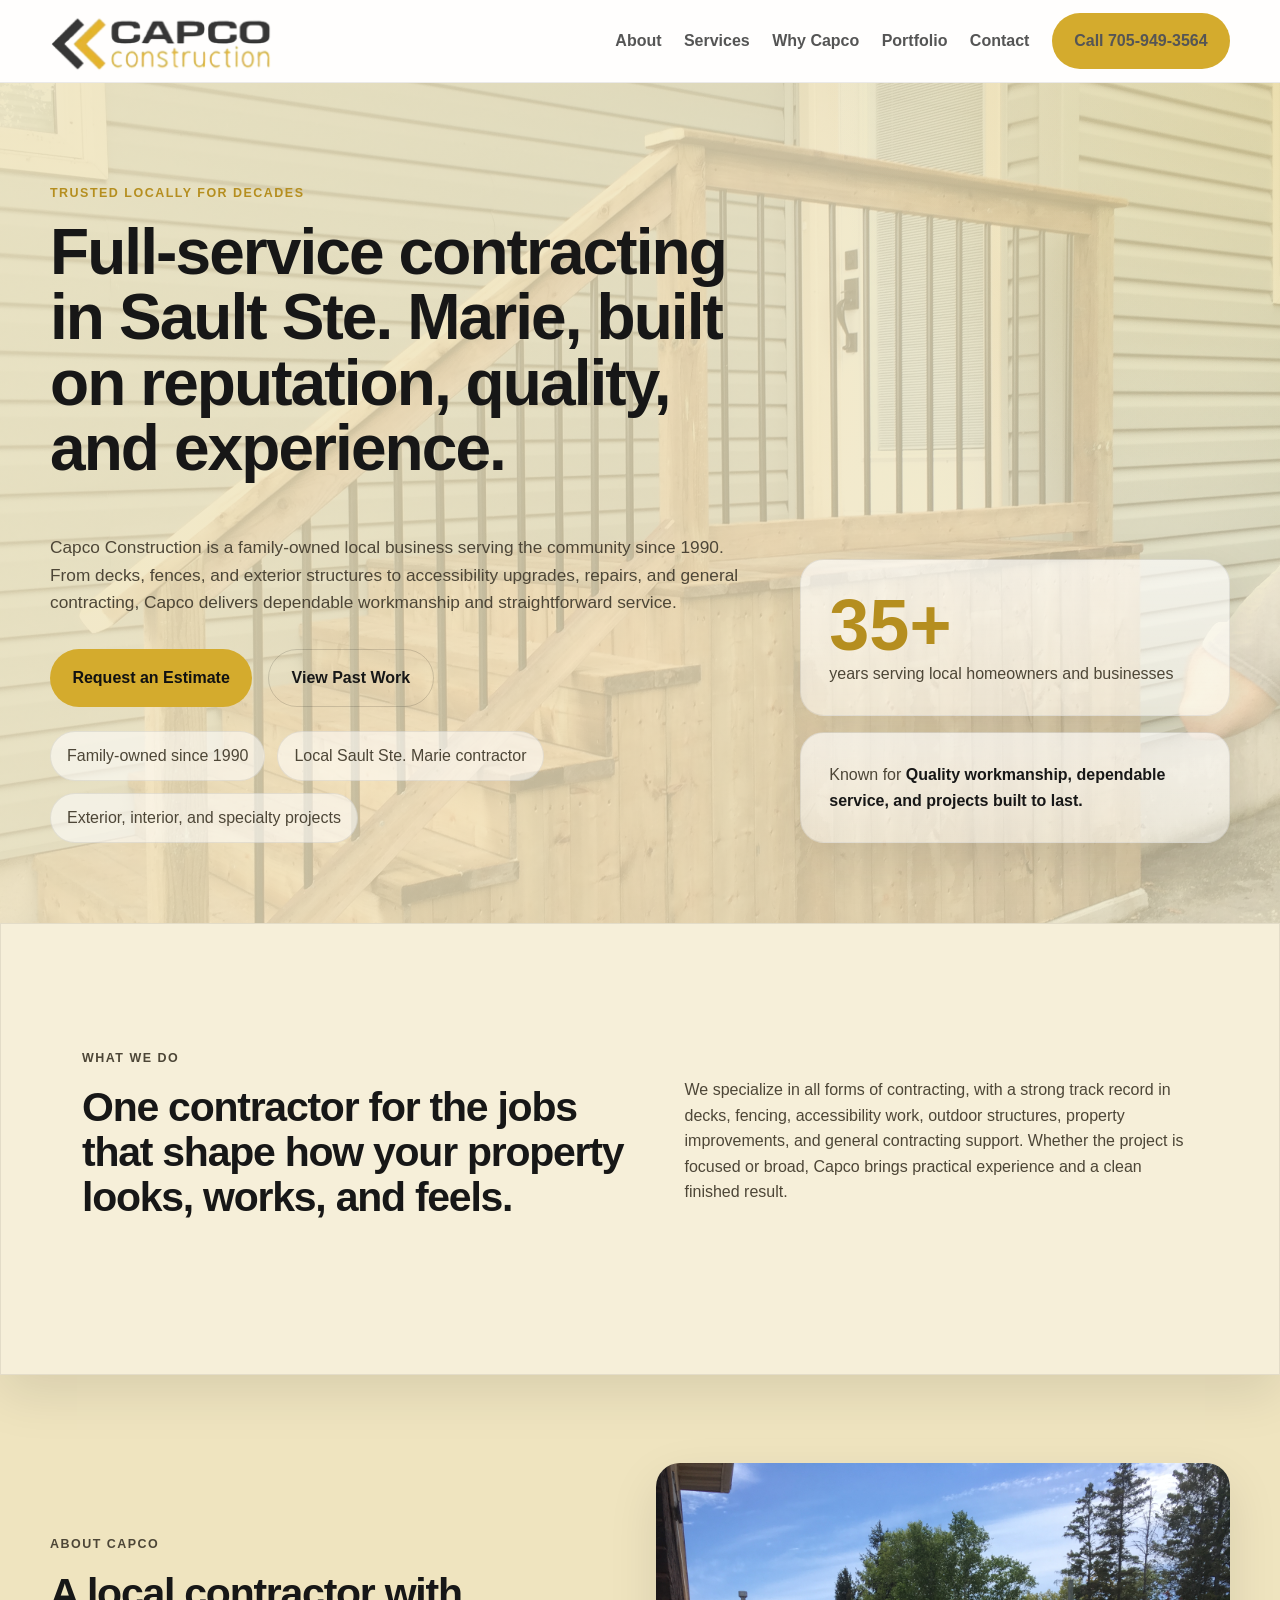
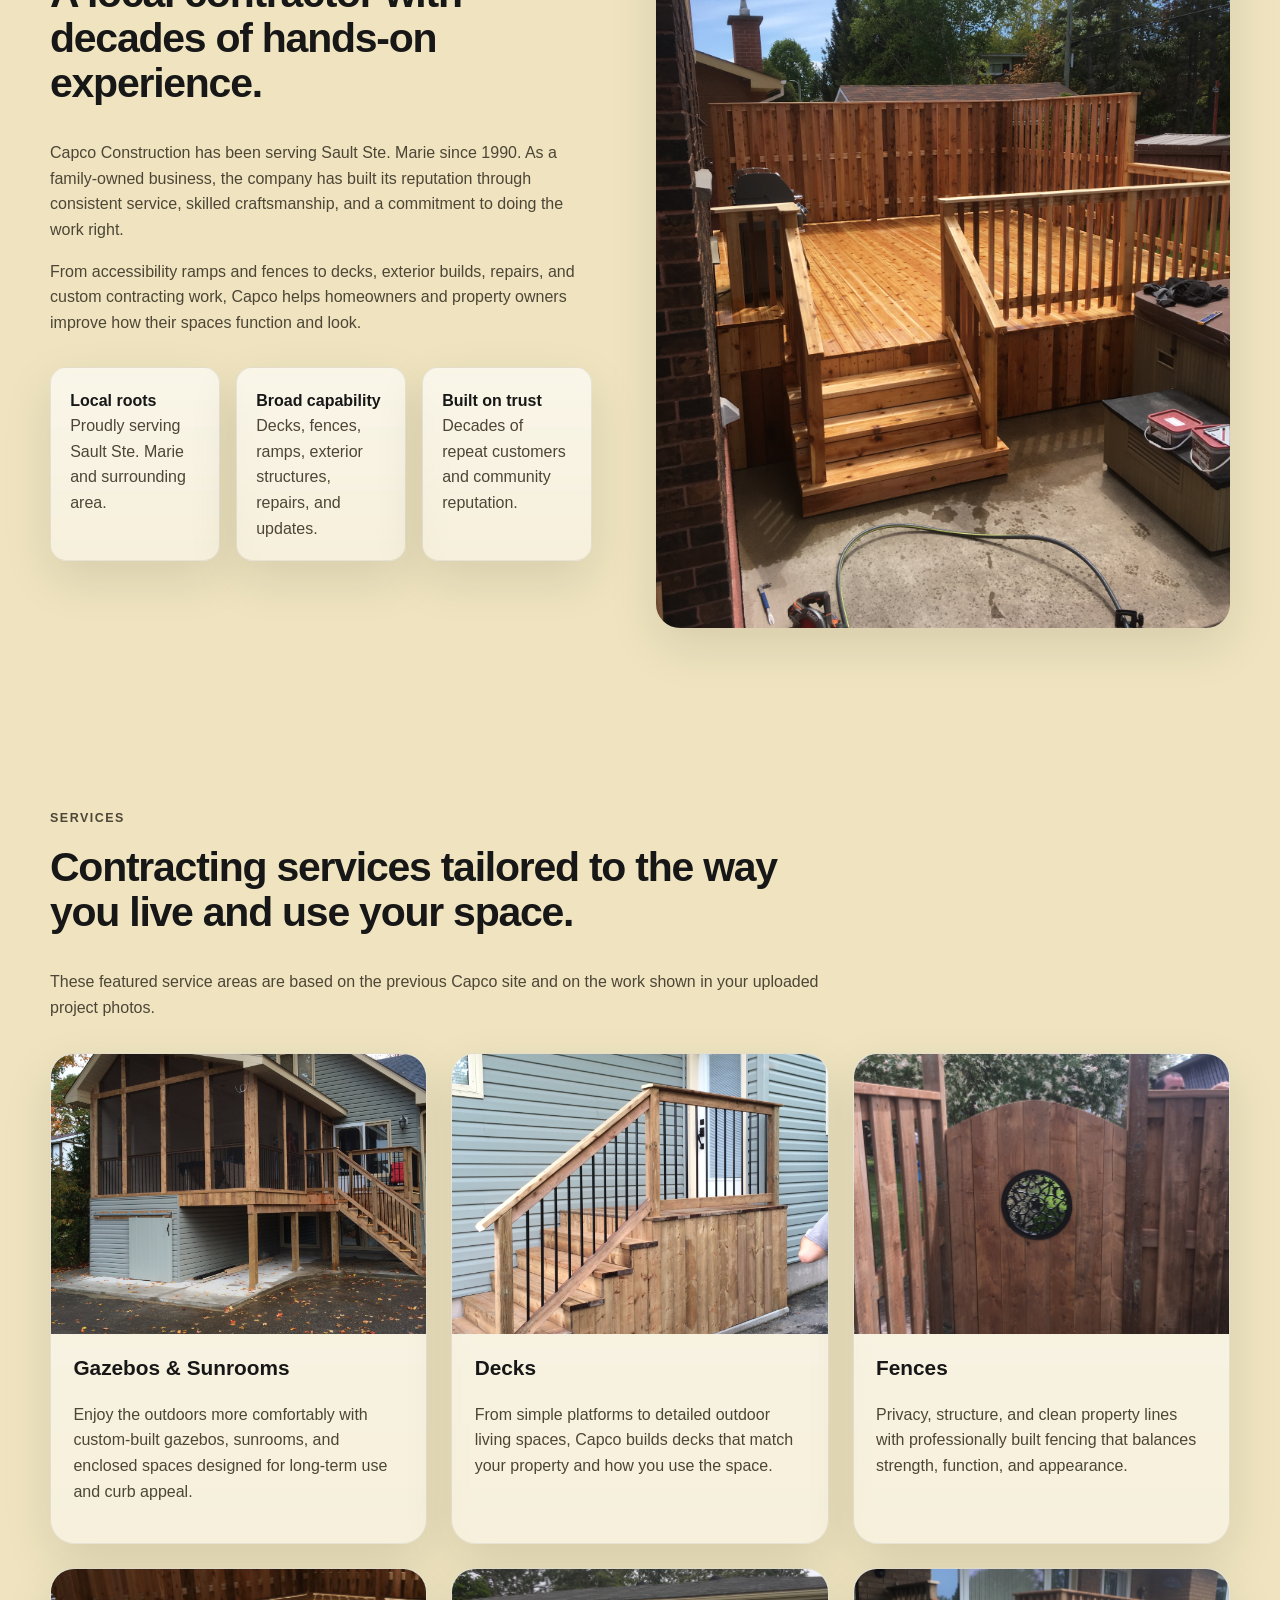
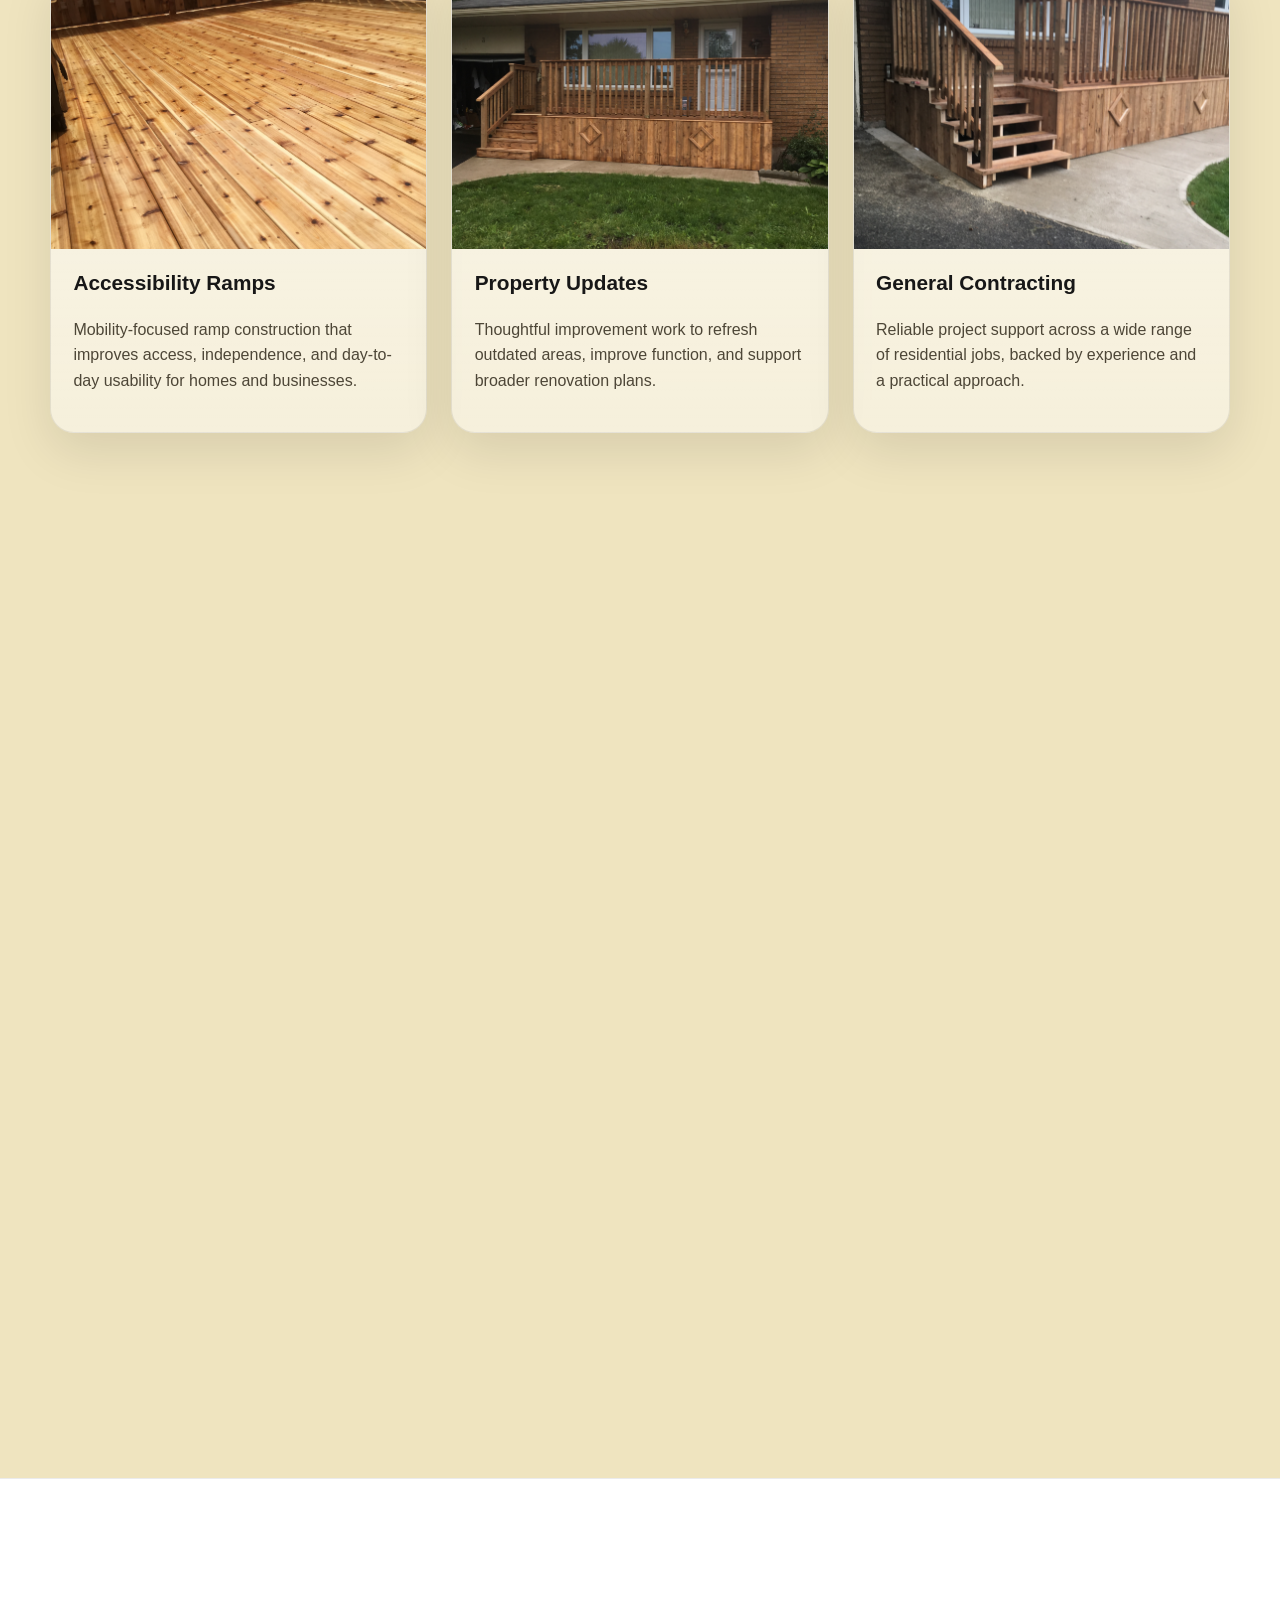
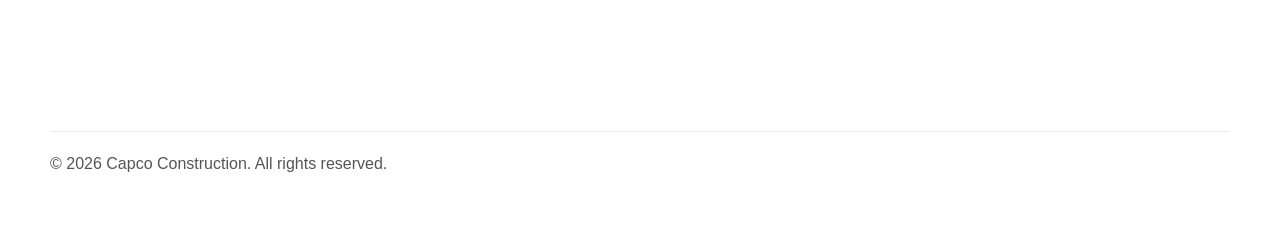
==== commit 37bf00f5: "Update index.html" ====
--- a/index.html
+++ b/index.html
@@ -220,7 +220,6 @@
       <p>&copy; 2026 Capco Construction. All rights reserved.</p>
     </div>
   </footer>
-Website by <a href="https://blacksmithmedia.ca">Blacksmith Media</a>
   <script src="script.js"></script>
 </body>
 </html>
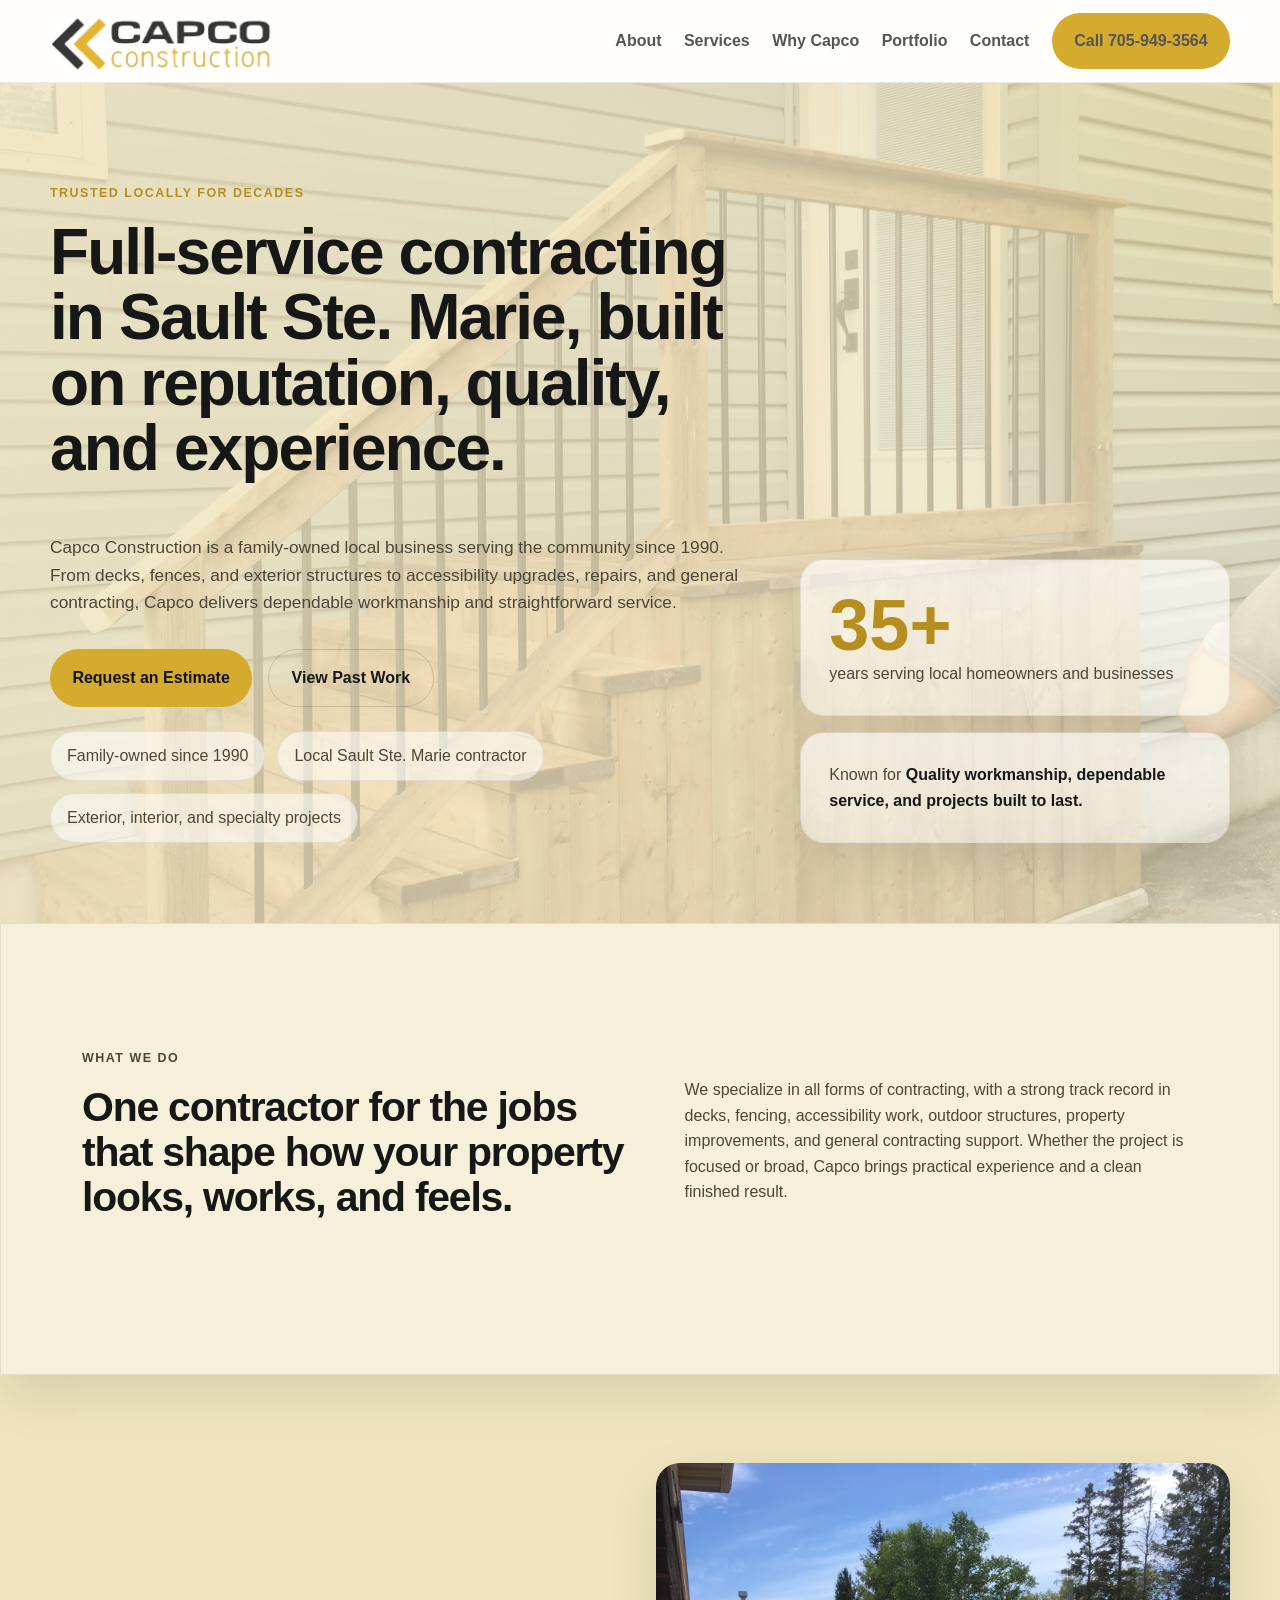
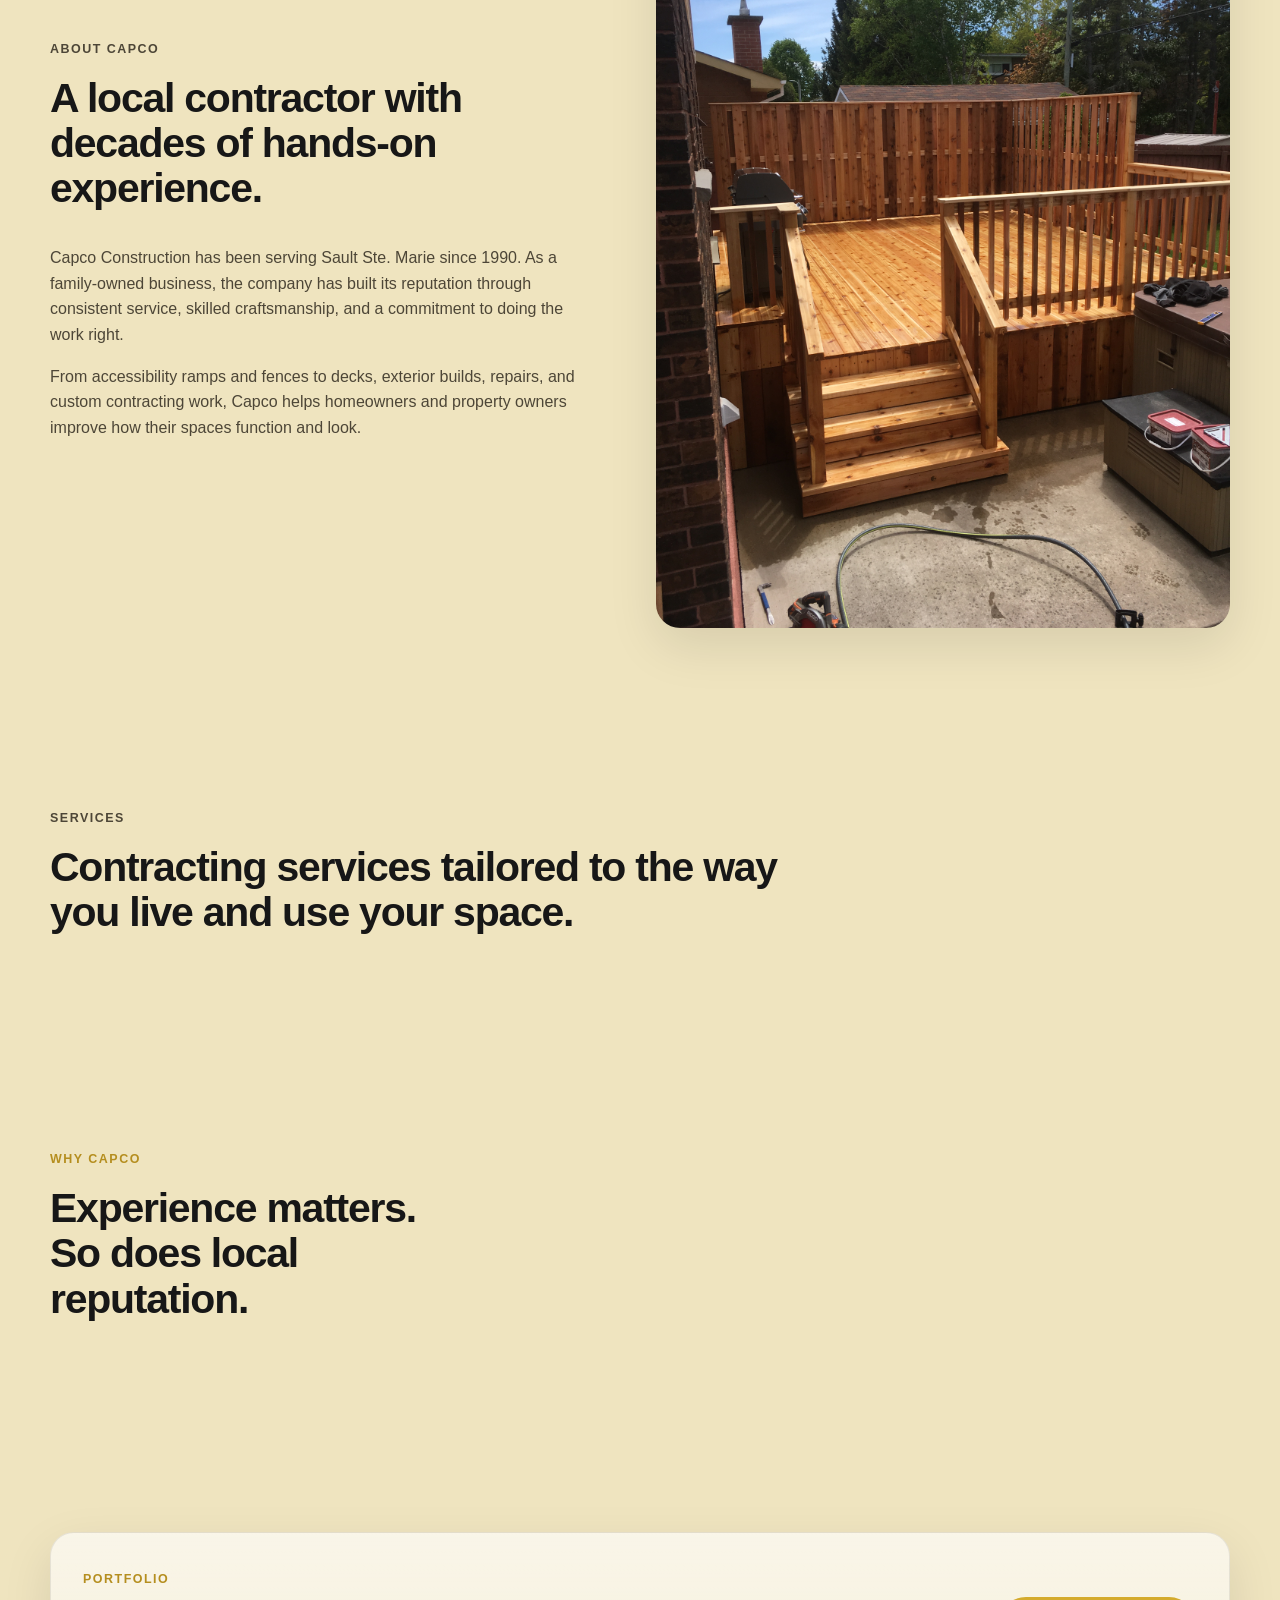
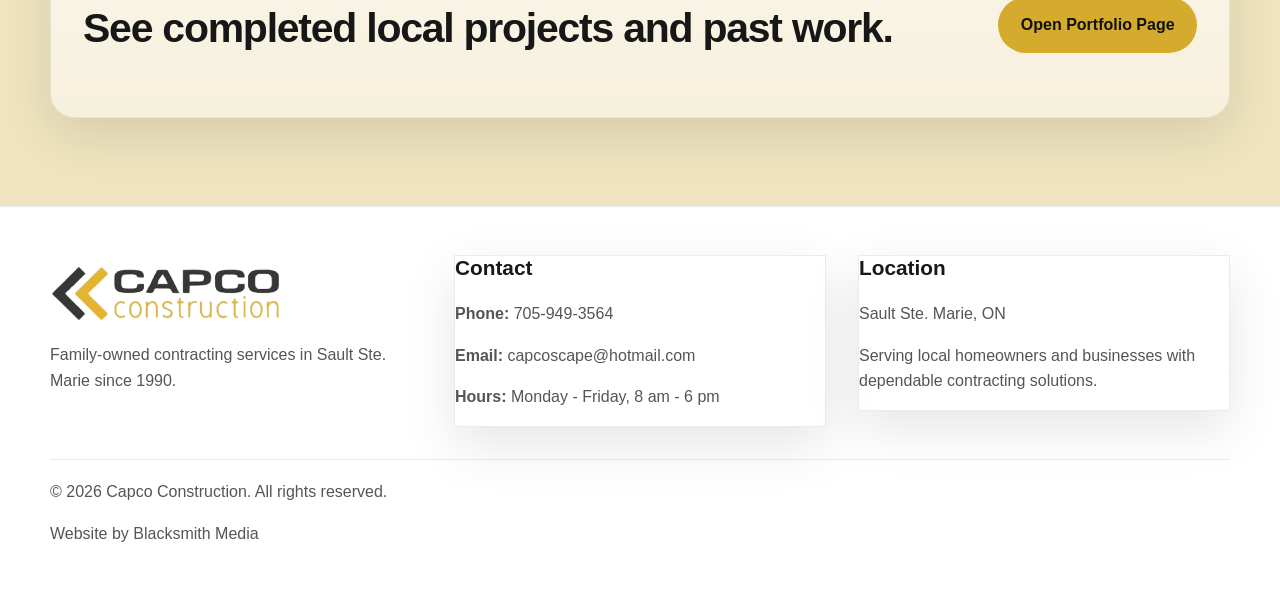
==== commit 2eeb4827: "Update index.html" ====
--- a/index.html
+++ b/index.html
@@ -8,6 +8,9 @@
   <meta name="theme-color" content="#d4ab2d" />
   <link rel="preload" as="image" href="capcologo.png" />
   <link rel="stylesheet" href="styles.css" />
+
+  <!-- Roboto Mono for footer credit -->
+  <link href="https://fonts.googleapis.com/css2?family=Roboto+Mono:wght@400;500&display=swap" rel="stylesheet">
 </head>
 <body>
   <header class="site-header" id="top">
@@ -79,20 +82,6 @@
           <h2>A local contractor with decades of hands-on experience.</h2>
           <p>Capco Construction has been serving Sault Ste. Marie since 1990. As a family-owned business, the company has built its reputation through consistent service, skilled craftsmanship, and a commitment to doing the work right.</p>
           <p>From accessibility ramps and fences to decks, exterior builds, repairs, and custom contracting work, Capco helps homeowners and property owners improve how their spaces function and look.</p>
-          <div class="about-highlights">
-            <div>
-              <strong>Local roots</strong>
-              <span>Proudly serving Sault Ste. Marie and surrounding area.</span>
-            </div>
-            <div>
-              <strong>Broad capability</strong>
-              <span>Decks, fences, ramps, exterior structures, repairs, and updates.</span>
-            </div>
-            <div>
-              <strong>Built on trust</strong>
-              <span>Decades of repeat customers and community reputation.</span>
-            </div>
-          </div>
         </div>
         <div class="about-media reveal">
           <img src="assets/IMG_0362.jpeg" alt="Capco Construction completed exterior wood project" />
@@ -105,57 +94,6 @@
         <div class="section-head reveal">
           <p class="section-tag">Services</p>
           <h2>Contracting services tailored to the way you live and use your space.</h2>
-          <p>These featured service areas are based on the previous Capco site and on the work shown in your uploaded project photos.</p>
-        </div>
-
-        <div class="service-grid">
-          <article class="service-card reveal">
-            <img src="assets/IMG_0144.jpeg" alt="Gazebo and sunroom construction project" />
-            <div class="service-body">
-              <h3>Gazebos &amp; Sunrooms</h3>
-              <p>Enjoy the outdoors more comfortably with custom-built gazebos, sunrooms, and enclosed spaces designed for long-term use and curb appeal.</p>
-            </div>
-          </article>
-
-          <article class="service-card reveal">
-            <img src="assets/IMG_0227.jpeg" alt="Custom deck construction project" />
-            <div class="service-body">
-              <h3>Decks</h3>
-              <p>From simple platforms to detailed outdoor living spaces, Capco builds decks that match your property and how you use the space.</p>
-            </div>
-          </article>
-
-          <article class="service-card reveal">
-            <img src="assets/IMG_0539.jpeg" alt="Fence construction project" />
-            <div class="service-body">
-              <h3>Fences</h3>
-              <p>Privacy, structure, and clean property lines with professionally built fencing that balances strength, function, and appearance.</p>
-            </div>
-          </article>
-
-          <article class="service-card reveal">
-            <img src="assets/IMG_0524.jpeg" alt="Accessibility ramp built by Capco Construction" />
-            <div class="service-body">
-              <h3>Accessibility Ramps</h3>
-              <p>Mobility-focused ramp construction that improves access, independence, and day-to-day usability for homes and businesses.</p>
-            </div>
-          </article>
-
-          <article class="service-card reveal">
-            <img src="assets/IMG_0553.jpeg" alt="Exterior renovation and update project" />
-            <div class="service-body">
-              <h3>Property Updates</h3>
-              <p>Thoughtful improvement work to refresh outdated areas, improve function, and support broader renovation plans.</p>
-            </div>
-          </article>
-
-          <article class="service-card reveal">
-            <img src="assets/IMG_0390.jpeg" alt="General contracting and remodeling services" />
-            <div class="service-body">
-              <h3>General Contracting</h3>
-              <p>Reliable project support across a wide range of residential jobs, backed by experience and a practical approach.</p>
-            </div>
-          </article>
         </div>
       </div>
     </section>
@@ -165,24 +103,6 @@
         <div class="reveal">
           <p class="section-tag">Why Capco</p>
           <h2>Experience matters. So does local reputation.</h2>
-        </div>
-        <div class="feature-list reveal">
-          <article>
-            <h3>Decades in business</h3>
-            <p>Capco has served the local market since 1990, giving clients confidence that their project is in experienced hands.</p>
-          </article>
-          <article>
-            <h3>Complete project mindset</h3>
-            <p>Capco focuses on the overall result, not just isolated pieces, so every build feels cohesive and professionally finished.</p>
-          </article>
-          <article>
-            <h3>Versatile service offering</h3>
-            <p>Outdoor structures, accessibility features, fencing, property updates, and general contracting all under one trusted local brand.</p>
-          </article>
-          <article>
-            <h3>Local and accessible</h3>
-            <p>Service is built on communication, accountability, and follow-through in the community Capco knows best.</p>
-          </article>
         </div>
       </div>
     </section>
@@ -216,10 +136,19 @@
         <p>Serving local homeowners and businesses with dependable contracting solutions.</p>
       </div>
     </div>
+
     <div class="container footer-bottom">
       <p>&copy; 2026 Capco Construction. All rights reserved.</p>
+
+      <p class="site-credit">
+        Website by 
+        <a href="https://blacksmithmedia.ca" target="_blank">
+          Blacksmith Media
+        </a>
+      </p>
     </div>
   </footer>
+
   <script src="script.js"></script>
 </body>
 </html>
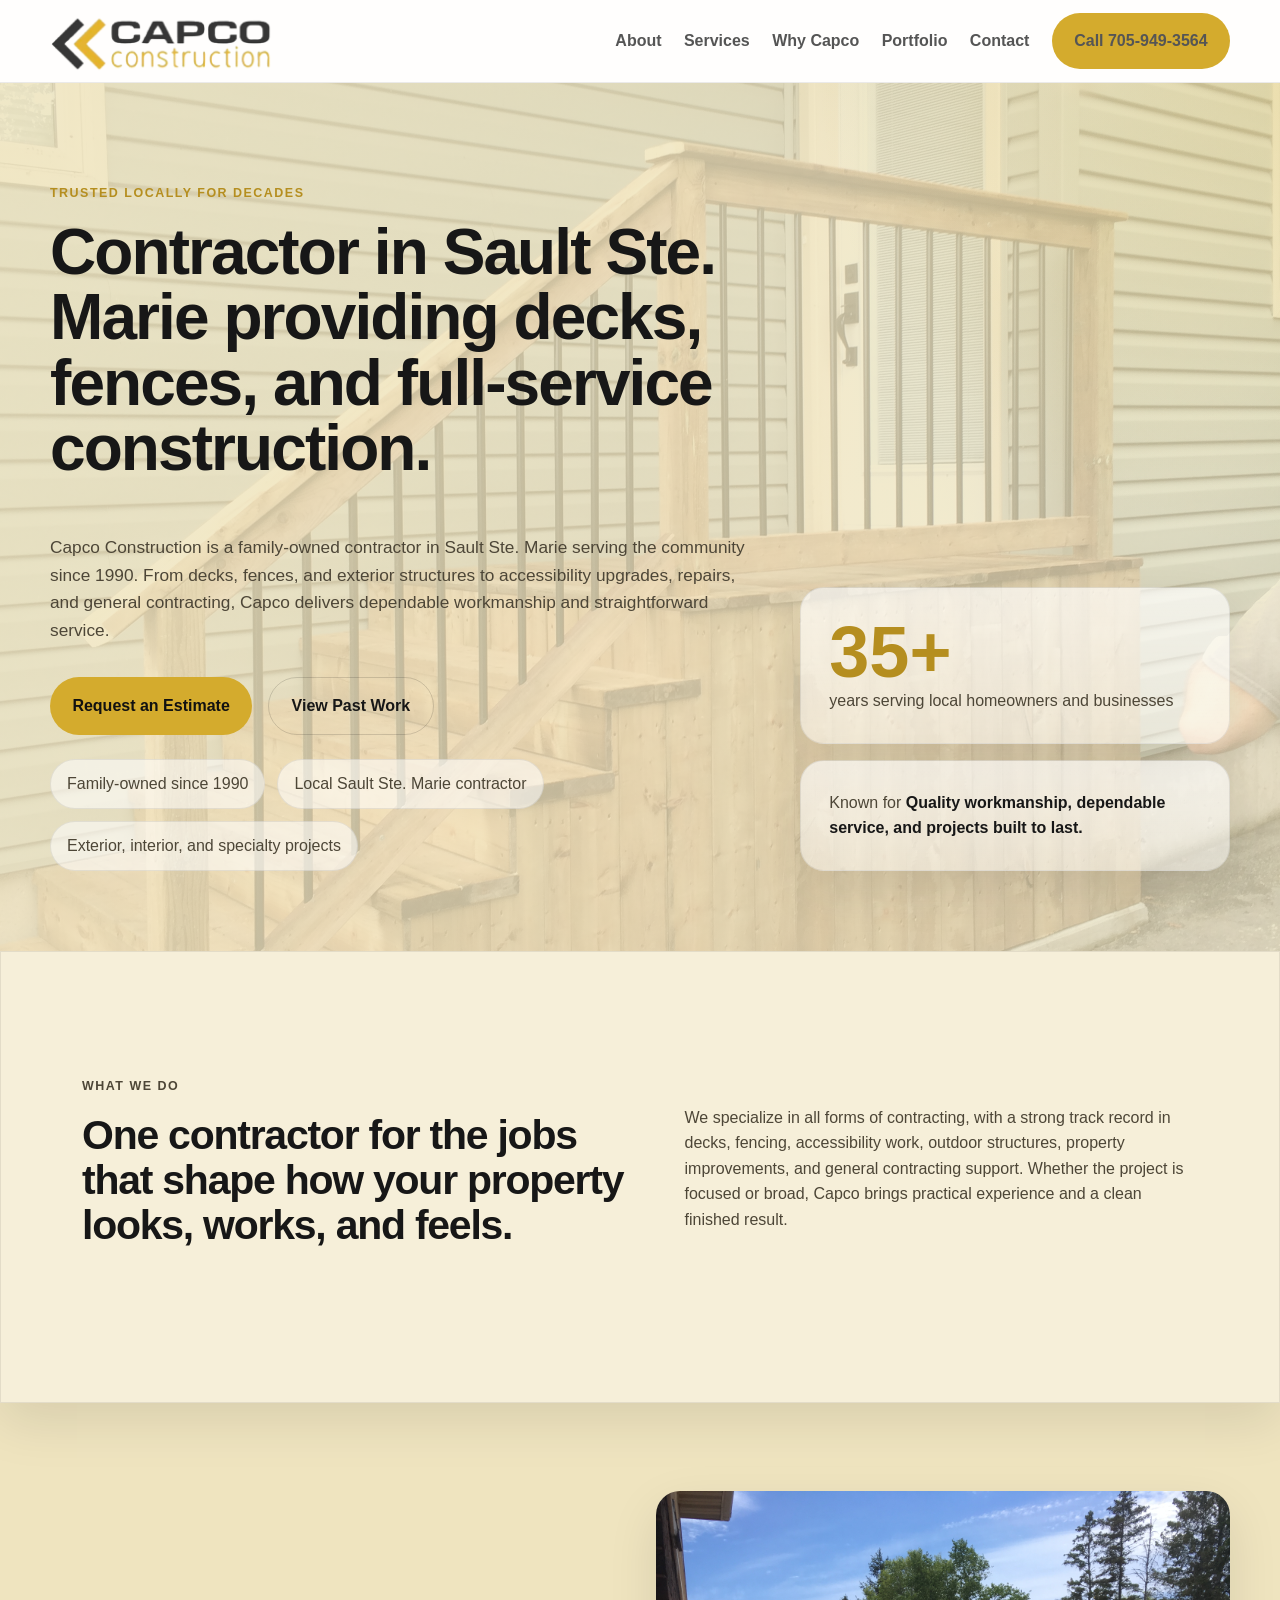
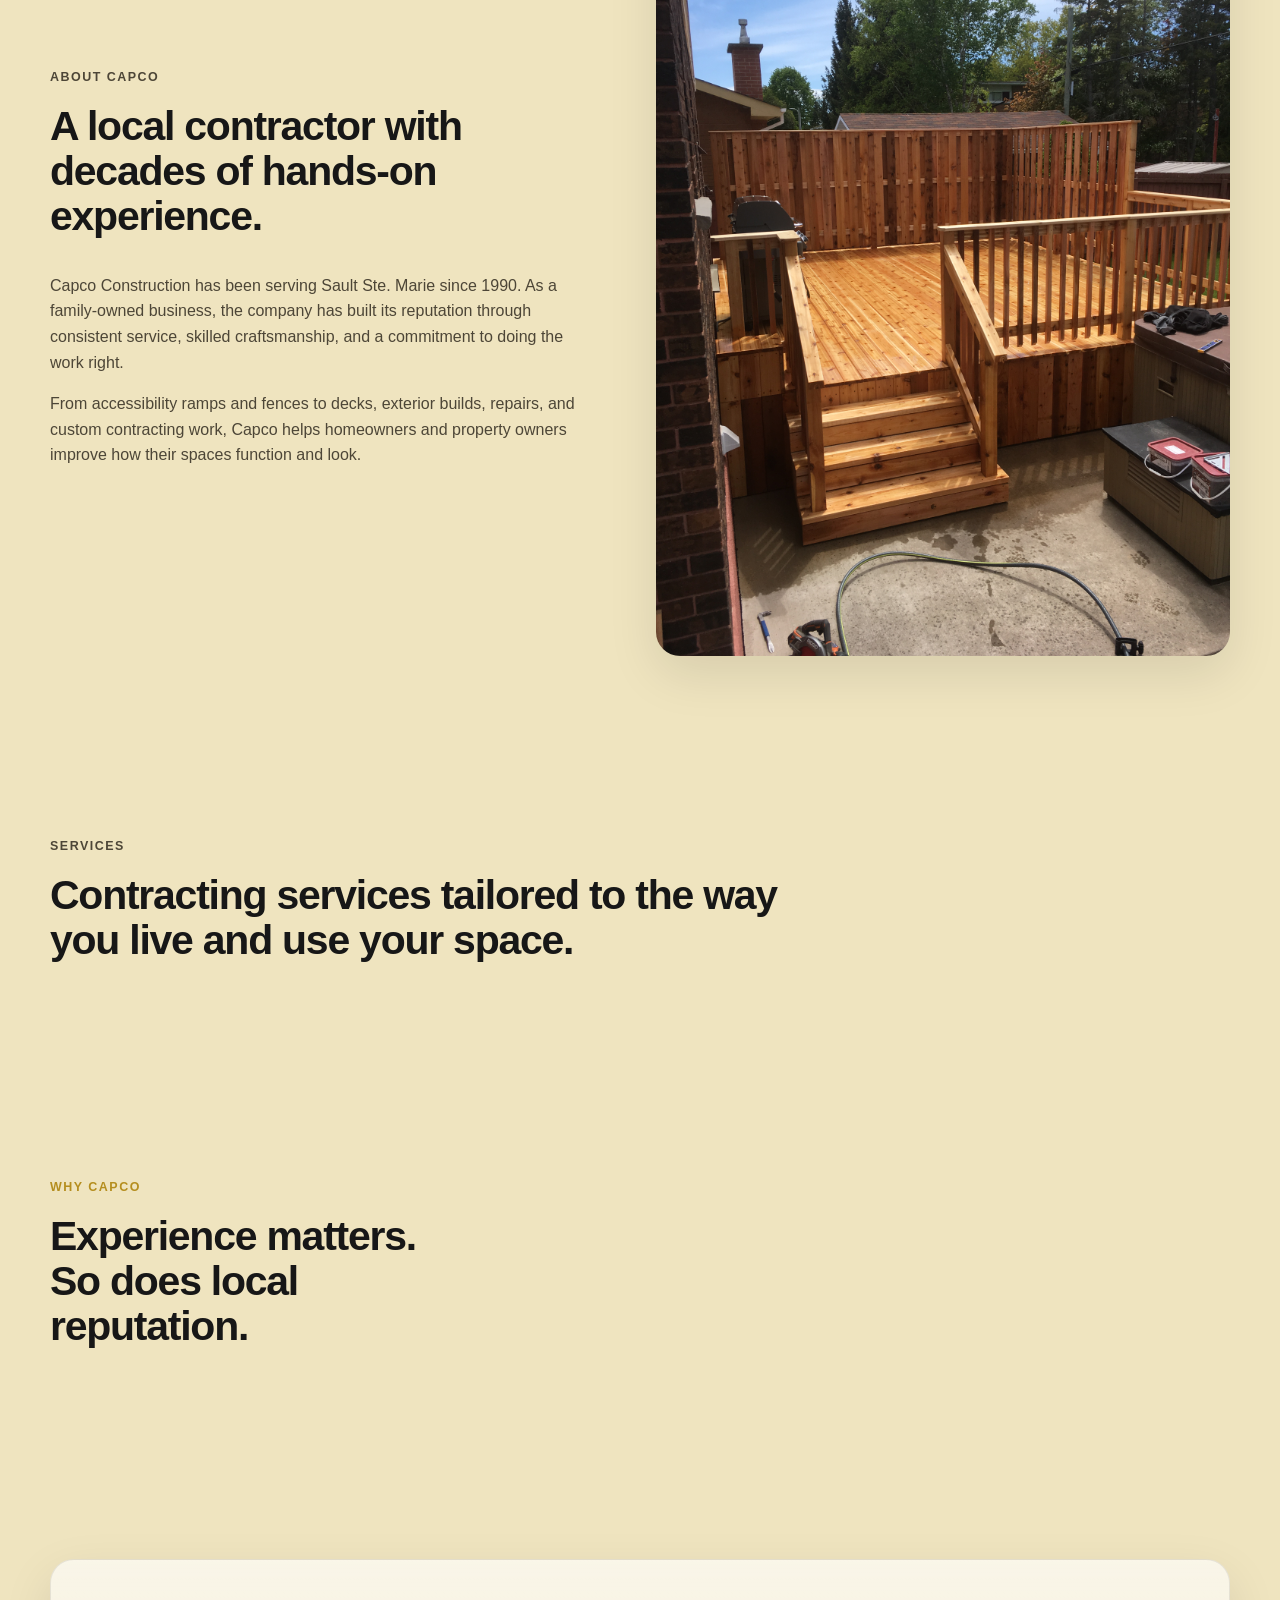
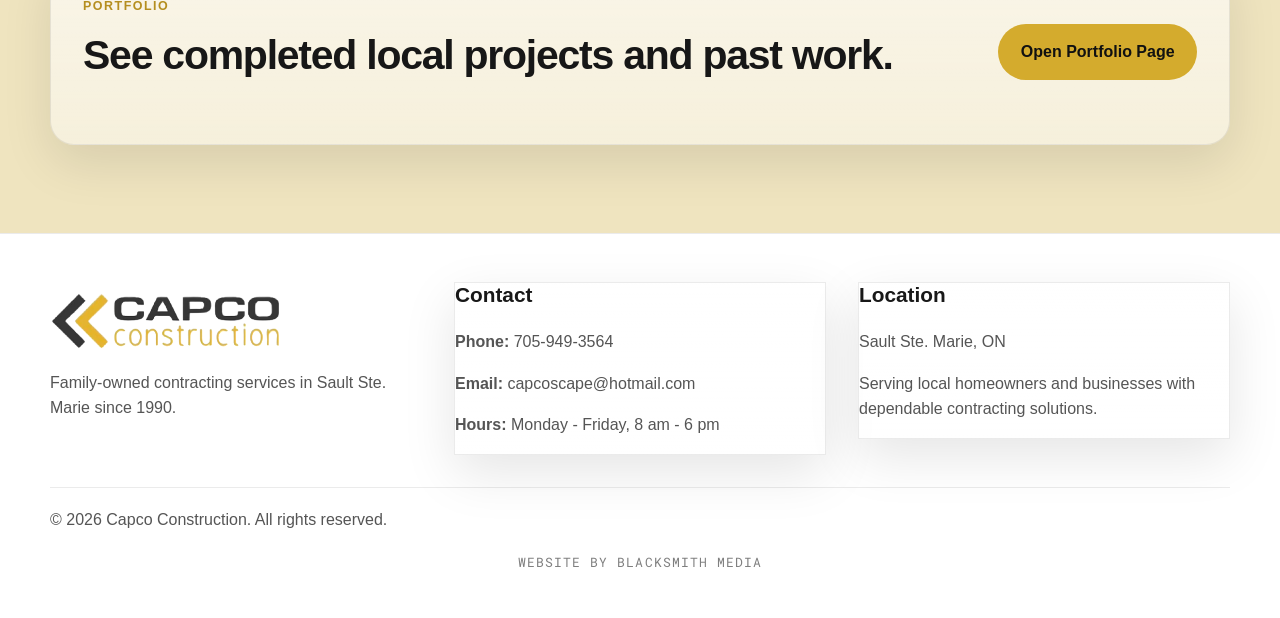
==== commit 7fb49dfb: "Update index.html" ====
--- a/index.html
+++ b/index.html
@@ -3,15 +3,31 @@
 <head>
   <meta charset="UTF-8" />
   <meta name="viewport" content="width=device-width, initial-scale=1.0" />
-  <title>Capco Construction | Sault Ste. Marie Contracting Services</title>
-  <meta name="description" content="Capco Construction is a family-owned Sault Ste. Marie contractor serving the area since 1990. We specialize in decks, fences, ramps, remodels, exterior projects, and full-service contracting." />
+
+  <title>Contractor in Sault Ste. Marie | Capco Construction</title>
+  <meta name="description" content="Capco Construction is a family-owned contractor in Sault Ste. Marie serving the area since 1990. We specialize in decks, fences, ramps, remodels, exterior projects, and full-service contracting." />
   <meta name="theme-color" content="#d4ab2d" />
+  <meta name="robots" content="index, follow" />
+
+  <!-- Favicon -->
+  <link rel="icon" type="image/x-icon" href="favicon.ico" />
+  <link rel="icon" type="image/png" sizes="96x96" href="favicon-96x96.png" />
+  <link rel="icon" type="image/svg+xml" href="favicon.svg" />
+
+  <!-- Apple -->
+  <link rel="apple-touch-icon" sizes="180x180" href="apple-touch-icon.png" />
+
+  <!-- Web App -->
+  <link rel="icon" type="image/png" sizes="192x192" href="web-app-manifest-192x192.png" />
+  <link rel="icon" type="image/png" sizes="512x512" href="web-app-manifest-512x512.png" />
+
   <link rel="preload" as="image" href="capcologo.png" />
   <link rel="stylesheet" href="styles.css" />
 
-  <!-- Roboto Mono for footer credit -->
+  <!-- Roboto Mono -->
   <link href="https://fonts.googleapis.com/css2?family=Roboto+Mono:wght@400;500&display=swap" rel="stylesheet">
 </head>
+
 <body>
   <header class="site-header" id="top">
     <div class="container header-inner">
@@ -40,23 +56,31 @@
       <div class="container hero-grid">
         <div class="hero-copy reveal">
           <p class="eyebrow">Trusted locally for decades</p>
-          <h1>Full-service contracting in Sault Ste. Marie, built on reputation, quality, and experience.</h1>
-          <p class="hero-text">Capco Construction is a family-owned local business serving the community since 1990. From decks, fences, and exterior structures to accessibility upgrades, repairs, and general contracting, Capco delivers dependable workmanship and straightforward service.</p>
+
+          <h1>Contractor in Sault Ste. Marie providing decks, fences, and full-service construction.</h1>
+
+          <p class="hero-text">
+            Capco Construction is a family-owned contractor in Sault Ste. Marie serving the community since 1990. From decks, fences, and exterior structures to accessibility upgrades, repairs, and general contracting, Capco delivers dependable workmanship and straightforward service.
+          </p>
+
           <div class="hero-actions">
             <a class="btn btn-primary" href="#contact">Request an Estimate</a>
             <a class="btn btn-secondary" href="portfolio/">View Past Work</a>
           </div>
+
           <ul class="hero-points">
             <li>Family-owned since 1990</li>
             <li>Local Sault Ste. Marie contractor</li>
             <li>Exterior, interior, and specialty projects</li>
           </ul>
         </div>
+
         <div class="hero-card reveal">
           <div class="stat-card">
             <span class="stat-number">35+</span>
             <span class="stat-label">years serving local homeowners and businesses</span>
           </div>
+
           <div class="badge-card">
             <span class="badge-kicker">Known for</span>
             <strong>Quality workmanship, dependable service, and projects built to last.</strong>
@@ -71,7 +95,9 @@
           <p class="section-tag">What we do</p>
           <h2>One contractor for the jobs that shape how your property looks, works, and feels.</h2>
         </div>
-        <p>We specialize in all forms of contracting, with a strong track record in decks, fencing, accessibility work, outdoor structures, property improvements, and general contracting support. Whether the project is focused or broad, Capco brings practical experience and a clean finished result.</p>
+        <p>
+          We specialize in all forms of contracting, with a strong track record in decks, fencing, accessibility work, outdoor structures, property improvements, and general contracting support. Whether the project is focused or broad, Capco brings practical experience and a clean finished result.
+        </p>
       </div>
     </section>
 
@@ -80,9 +106,14 @@
         <div class="about-copy reveal">
           <p class="section-tag">About Capco</p>
           <h2>A local contractor with decades of hands-on experience.</h2>
-          <p>Capco Construction has been serving Sault Ste. Marie since 1990. As a family-owned business, the company has built its reputation through consistent service, skilled craftsmanship, and a commitment to doing the work right.</p>
-          <p>From accessibility ramps and fences to decks, exterior builds, repairs, and custom contracting work, Capco helps homeowners and property owners improve how their spaces function and look.</p>
+          <p>
+            Capco Construction has been serving Sault Ste. Marie since 1990. As a family-owned business, the company has built its reputation through consistent service, skilled craftsmanship, and a commitment to doing the work right.
+          </p>
+          <p>
+            From accessibility ramps and fences to decks, exterior builds, repairs, and custom contracting work, Capco helps homeowners and property owners improve how their spaces function and look.
+          </p>
         </div>
+
         <div class="about-media reveal">
           <img src="assets/IMG_0362.jpeg" alt="Capco Construction completed exterior wood project" />
         </div>
@@ -124,12 +155,14 @@
         <img class="footer-logo" src="capcologo.png" alt="Capco Construction logo" />
         <p>Family-owned contracting services in Sault Ste. Marie since 1990.</p>
       </div>
+
       <div class="footer-block reveal">
         <h3>Contact</h3>
         <p><strong>Phone:</strong> <a href="tel:7059493564">705-949-3564</a></p>
         <p><strong>Email:</strong> <a href="mailto:capcoscape@hotmail.com">capcoscape@hotmail.com</a></p>
         <p><strong>Hours:</strong> Monday - Friday, 8 am - 6 pm</p>
       </div>
+
       <div class="footer-block reveal">
         <h3>Location</h3>
         <p>Sault Ste. Marie, ON</p>
--- a/styles.css
+++ b/styles.css
@@ -572,4 +572,32 @@
   .hero { padding-top: 5rem; }
   .showcase-media { height: 320px; }
   .footer-grid { gap: 1rem; }
-}
+}.site-credit {
+  text-align: center;
+  font-family: 'Roboto Mono', monospace;
+  margin-top: 20px;
+  font-size: 13px;
+  letter-spacing: 0.08em;
+  text-transform: uppercase;
+  opacity: 0.75;
+}/* Portfolio featured project overlay text fix */
+.showcase-overlay,
+.showcase-overlay h2,
+.showcase-overlay p,
+.showcase-overlay .showcase-pill {
+  color: #fff;
+}
+
+.showcase-overlay h2 {
+  color: #fff;
+  text-shadow: 0 2px 10px rgba(0, 0, 0, 0.35);
+}
+
+.showcase-overlay p {
+  color: rgba(255, 255, 255, 0.88);
+  text-shadow: 0 2px 10px rgba(0, 0, 0, 0.3);
+}
+
+.showcase-pill {
+  color: #000;
+}
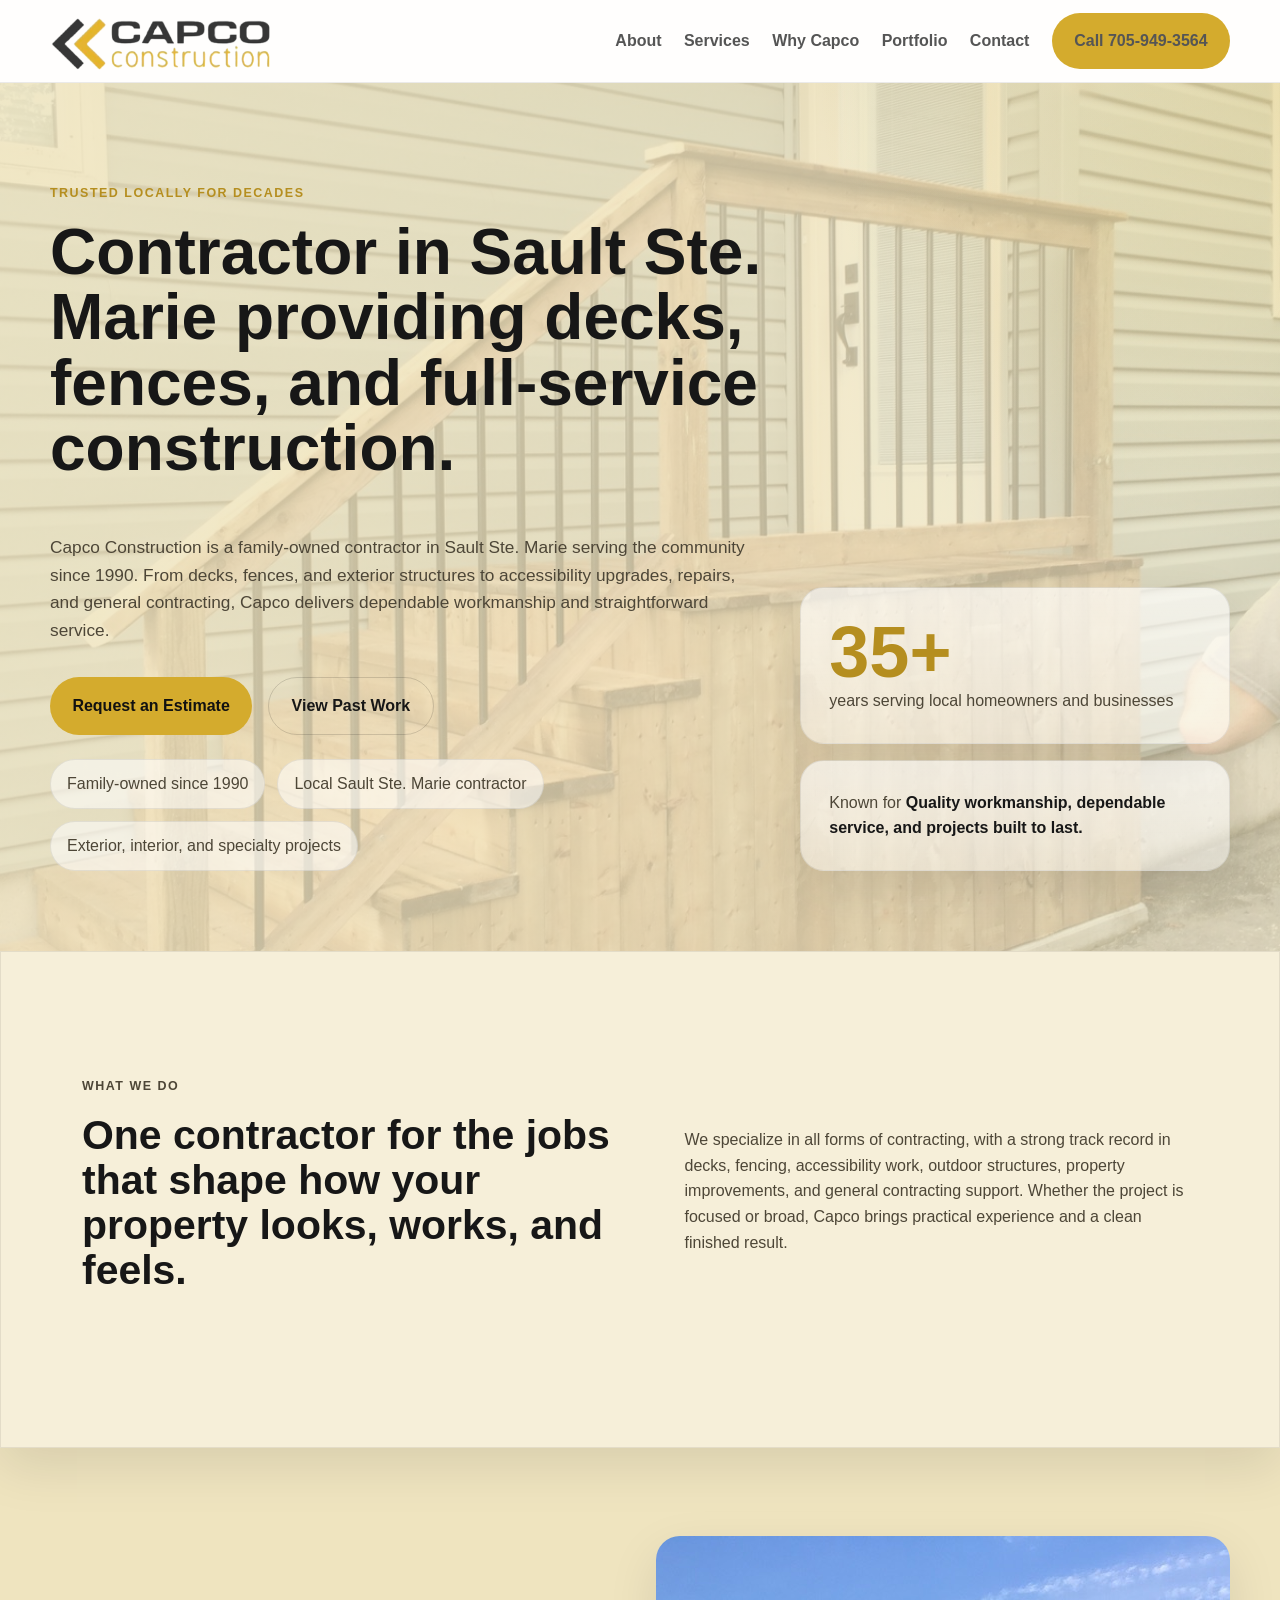
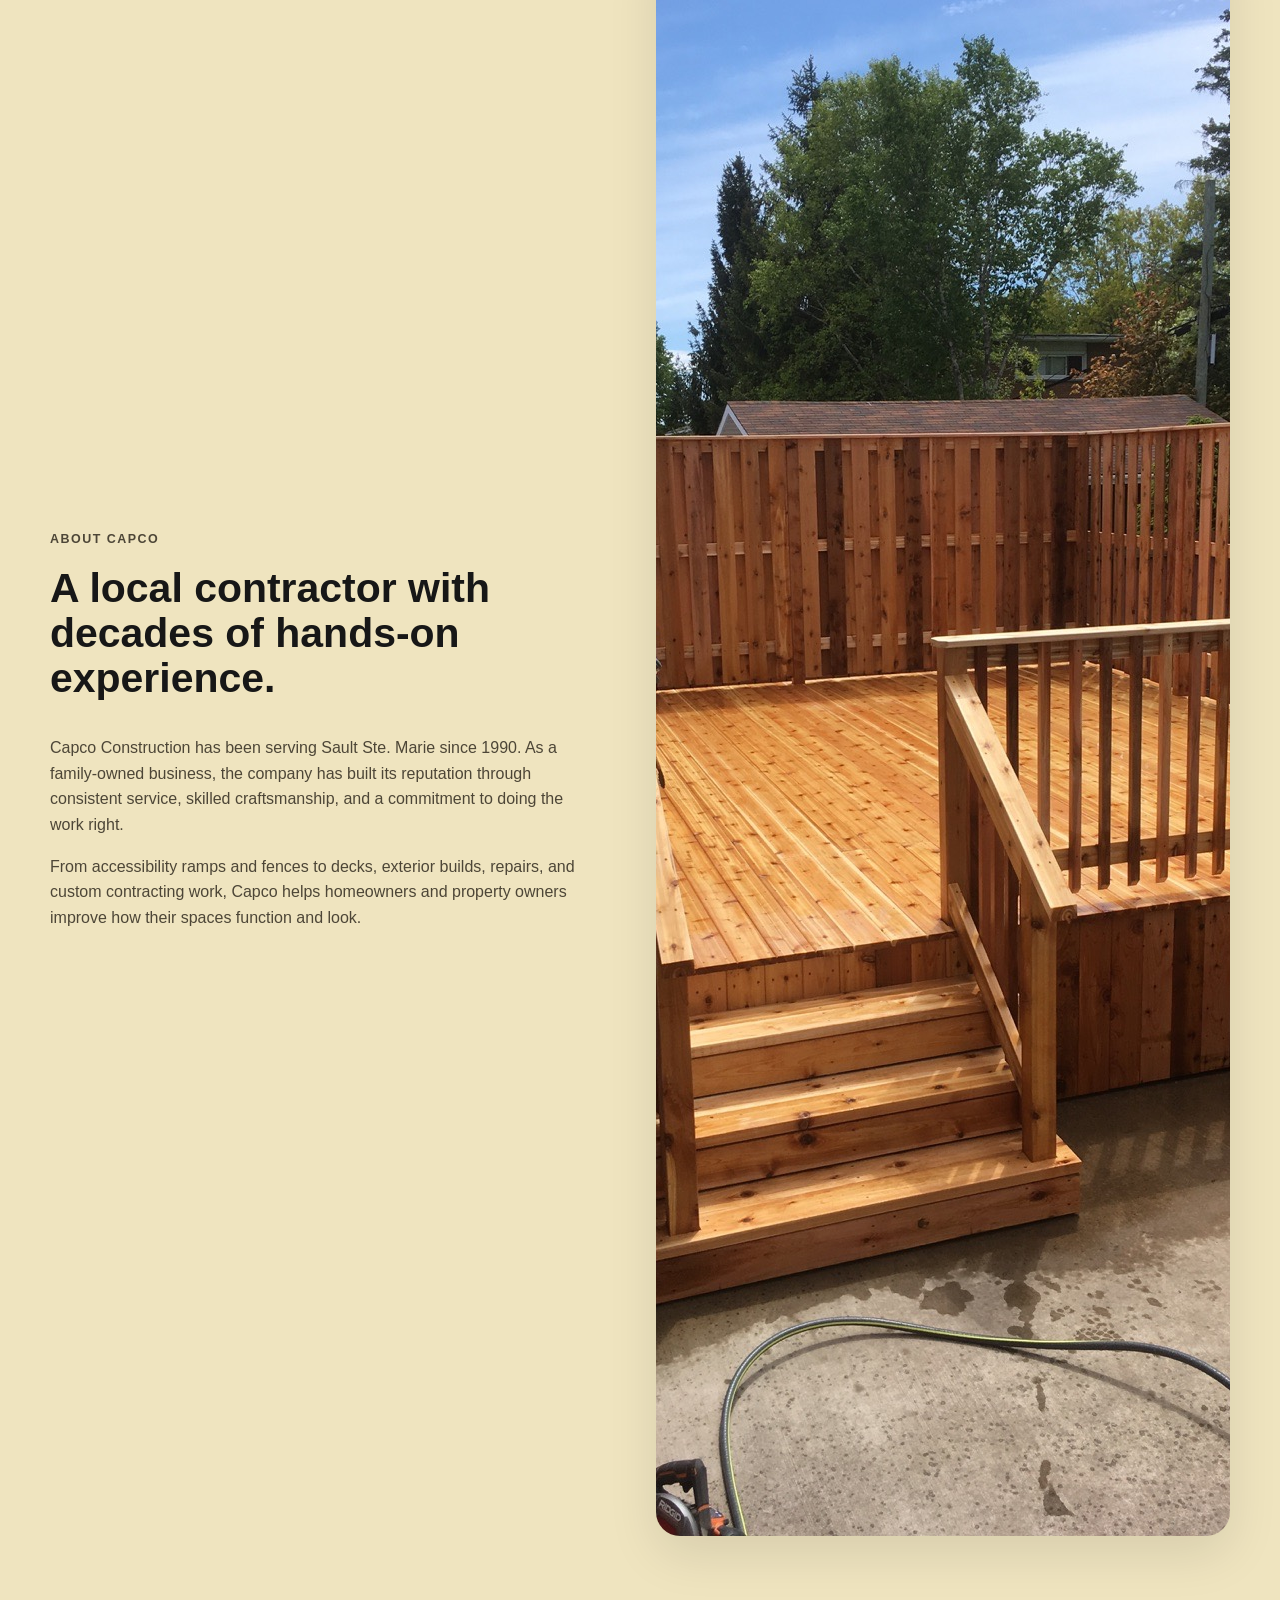
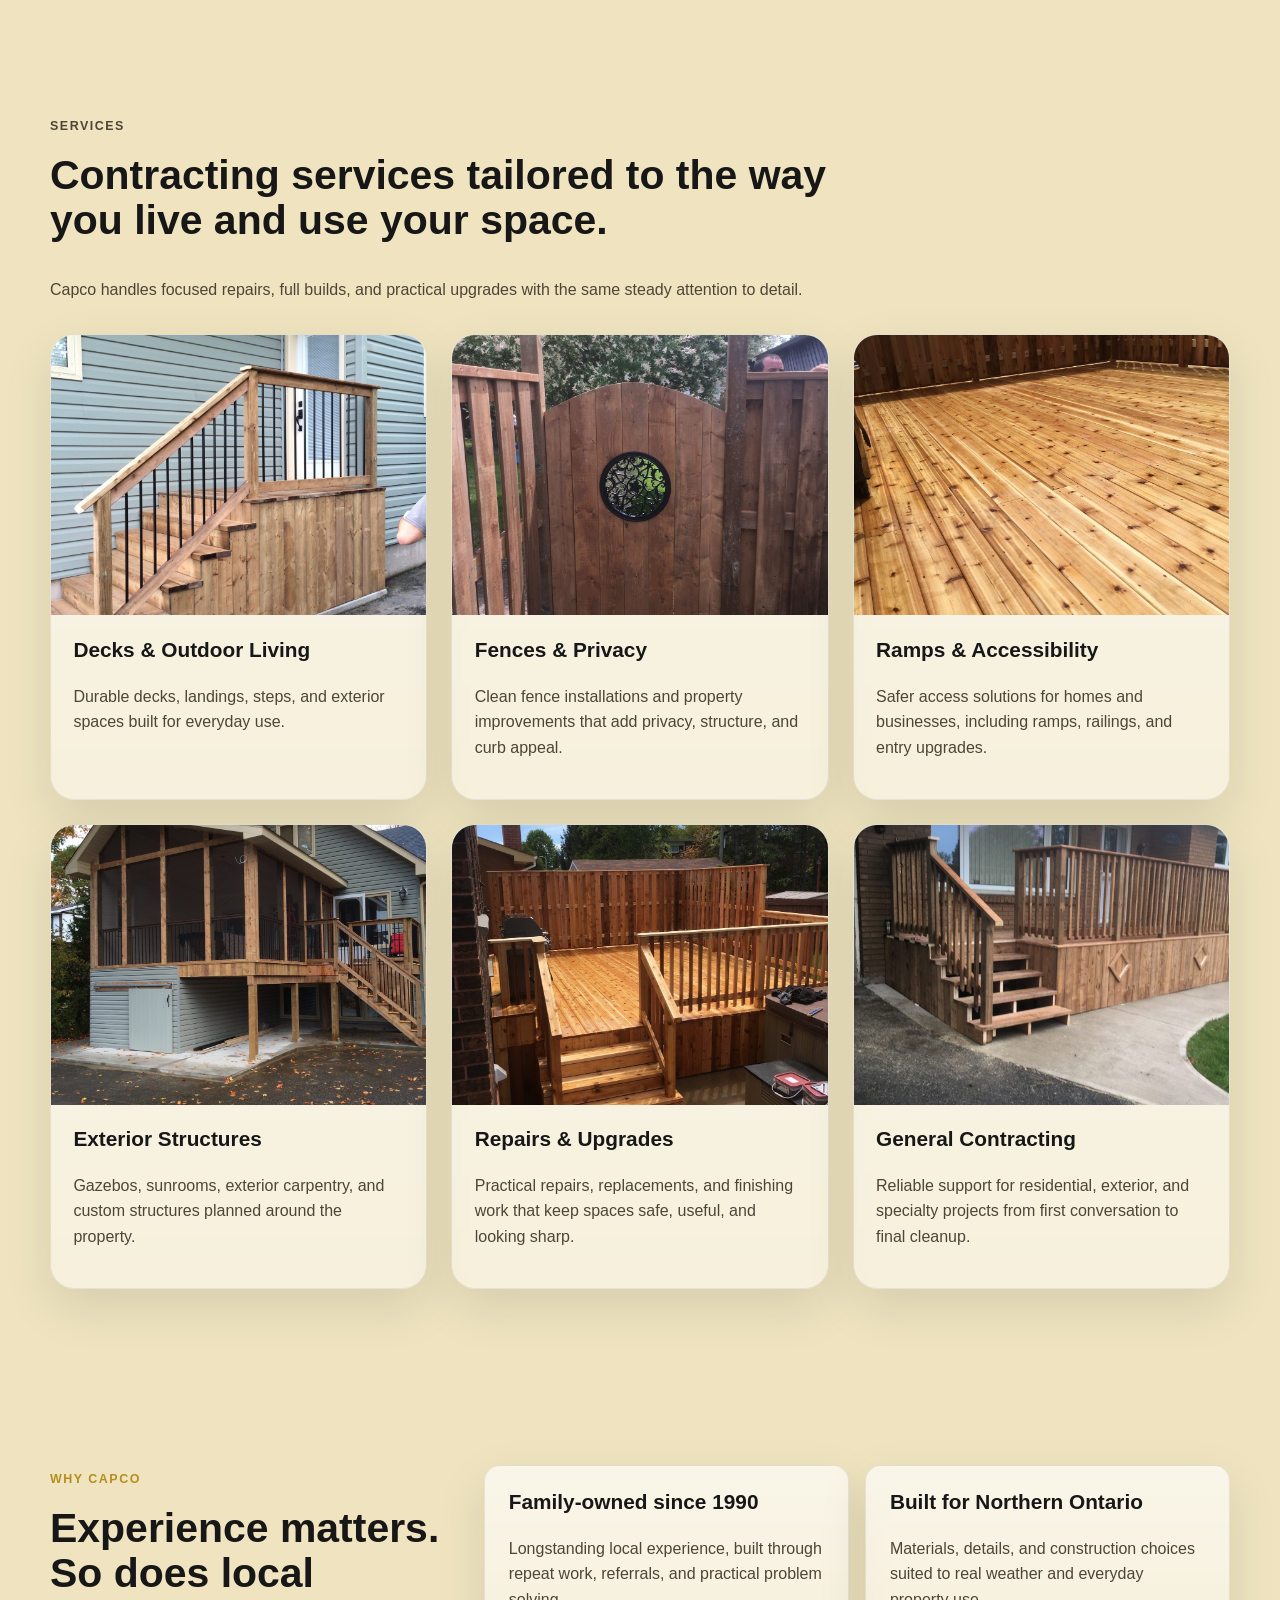
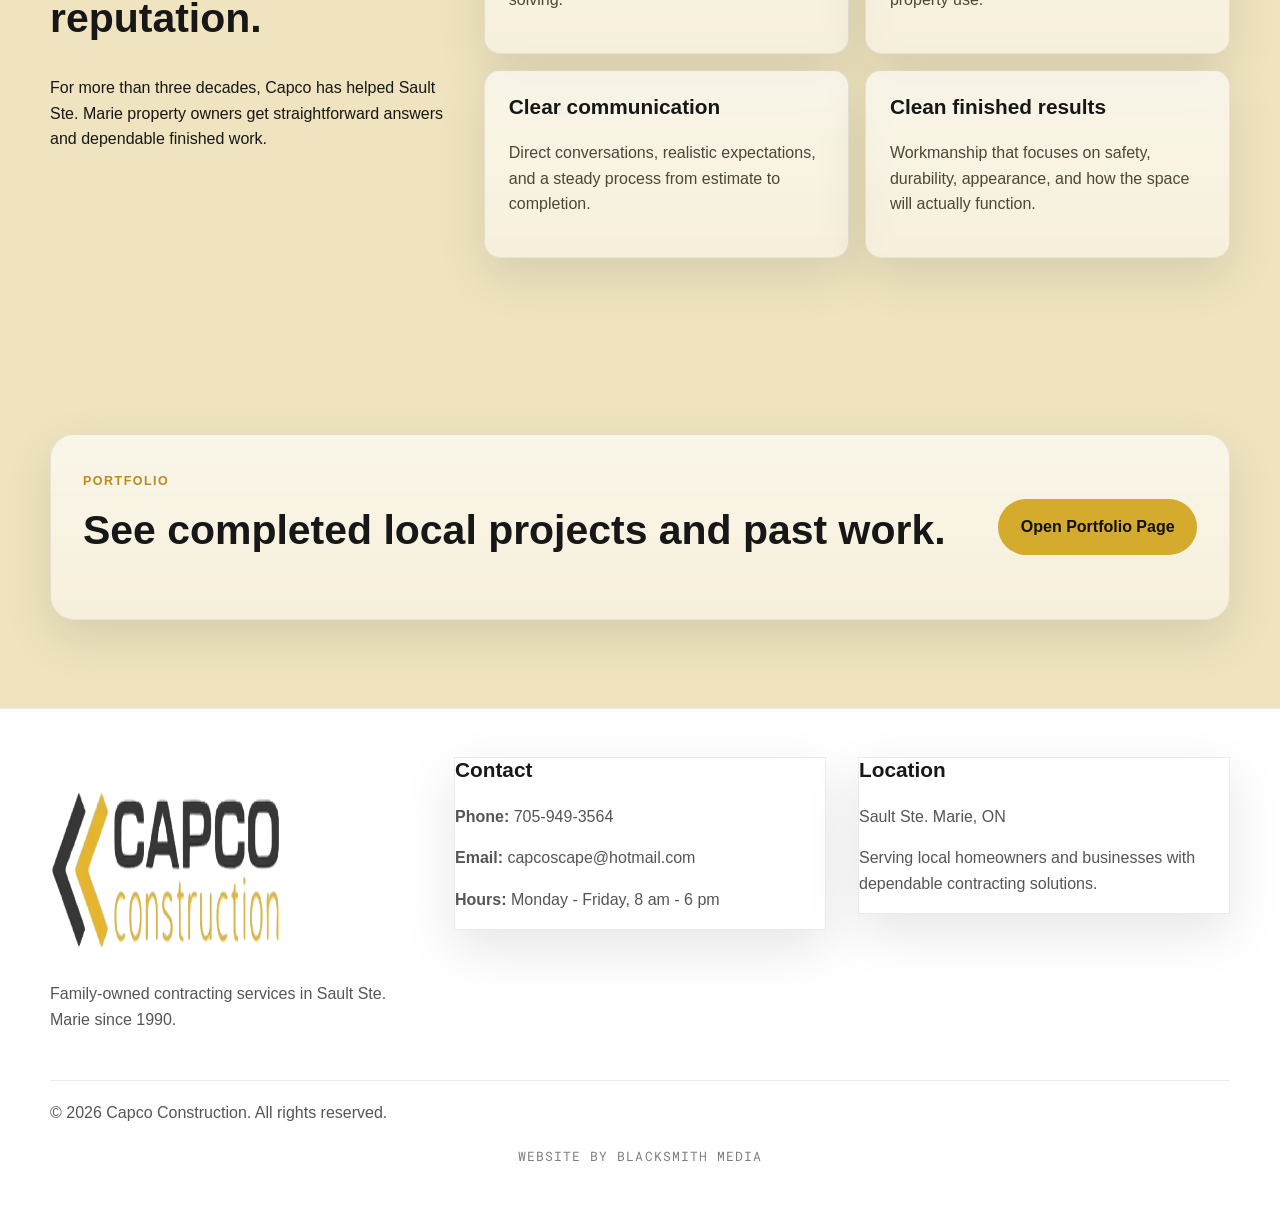
==== commit 05bfdba7: "Improve Capco site content, SEO, and assets" ====
--- a/index.html
+++ b/index.html
@@ -8,6 +8,15 @@
   <meta name="description" content="Capco Construction is a family-owned contractor in Sault Ste. Marie serving the area since 1990. We specialize in decks, fences, ramps, remodels, exterior projects, and full-service contracting." />
   <meta name="theme-color" content="#d4ab2d" />
   <meta name="robots" content="index, follow" />
+  <link rel="canonical" href="https://capcoconstruction.com/" />
+
+  <meta property="og:type" content="website" />
+  <meta property="og:url" content="https://capcoconstruction.com/" />
+  <meta property="og:title" content="Contractor in Sault Ste. Marie | Capco Construction" />
+  <meta property="og:description" content="Family-owned construction services in Sault Ste. Marie since 1990, including decks, fences, ramps, repairs, exterior structures, and general contracting." />
+  <meta property="og:image" content="https://capcoconstruction.com/assets/IMG_0227.jpeg" />
+  <meta property="og:locale" content="en_CA" />
+  <meta name="twitter:card" content="summary_large_image" />
 
   <!-- Favicon -->
   <link rel="icon" type="image/x-icon" href="favicon.ico" />
@@ -25,14 +34,14 @@
   <link rel="stylesheet" href="styles.css" />
 
   <!-- Roboto Mono -->
-  <link href="https://fonts.googleapis.com/css2?family=Roboto+Mono:wght@400;500&display=swap" rel="stylesheet">
+  <link href="https://fonts.googleapis.com/css2?family=Roboto+Mono:wght@400;500&amp;display=swap" rel="stylesheet">
 </head>
 
 <body>
   <header class="site-header" id="top">
     <div class="container header-inner">
       <a class="brand" href="./" aria-label="Capco Construction home">
-        <img src="capcologo.png" alt="Capco Construction logo" />
+        <img src="capcologo.png" width="700" height="208" alt="Capco Construction logo" />
       </a>
 
       <button class="menu-toggle" id="menuToggle" aria-expanded="false" aria-controls="siteNav" aria-label="Open menu">
@@ -115,7 +124,7 @@
         </div>
 
         <div class="about-media reveal">
-          <img src="assets/IMG_0362.jpeg" alt="Capco Construction completed exterior wood project" />
+          <img src="assets/IMG_0362.jpeg" width="1200" height="1600" loading="lazy" alt="Capco Construction completed exterior wood project" />
         </div>
       </div>
     </section>
@@ -125,6 +134,57 @@
         <div class="section-head reveal">
           <p class="section-tag">Services</p>
           <h2>Contracting services tailored to the way you live and use your space.</h2>
+          <p>Capco handles focused repairs, full builds, and practical upgrades with the same steady attention to detail.</p>
+        </div>
+
+        <div class="service-grid">
+          <article class="service-card reveal">
+            <img src="assets/IMG_0227.jpeg" width="1200" height="1600" loading="lazy" alt="Completed Capco deck project" />
+            <div class="service-body">
+              <h3>Decks &amp; Outdoor Living</h3>
+              <p>Durable decks, landings, steps, and exterior spaces built for everyday use.</p>
+            </div>
+          </article>
+
+          <article class="service-card reveal">
+            <img src="assets/IMG_0539.jpeg" width="1200" height="1600" loading="lazy" alt="Completed Capco fence installation" />
+            <div class="service-body">
+              <h3>Fences &amp; Privacy</h3>
+              <p>Clean fence installations and property improvements that add privacy, structure, and curb appeal.</p>
+            </div>
+          </article>
+
+          <article class="service-card reveal">
+            <img src="assets/IMG_0524.jpeg" width="1200" height="1600" loading="lazy" alt="Completed accessibility ramp project" />
+            <div class="service-body">
+              <h3>Ramps &amp; Accessibility</h3>
+              <p>Safer access solutions for homes and businesses, including ramps, railings, and entry upgrades.</p>
+            </div>
+          </article>
+
+          <article class="service-card reveal">
+            <img src="assets/IMG_0144.jpeg" width="1200" height="1600" loading="lazy" alt="Completed outdoor structure project" />
+            <div class="service-body">
+              <h3>Exterior Structures</h3>
+              <p>Gazebos, sunrooms, exterior carpentry, and custom structures planned around the property.</p>
+            </div>
+          </article>
+
+          <article class="service-card reveal">
+            <img src="assets/IMG_0362.jpeg" width="1200" height="1600" loading="lazy" alt="Exterior repair and carpentry detail" />
+            <div class="service-body">
+              <h3>Repairs &amp; Upgrades</h3>
+              <p>Practical repairs, replacements, and finishing work that keep spaces safe, useful, and looking sharp.</p>
+            </div>
+          </article>
+
+          <article class="service-card reveal">
+            <img src="assets/IMG_0390.jpeg" width="1200" height="1600" loading="lazy" alt="Completed general contracting project" />
+            <div class="service-body">
+              <h3>General Contracting</h3>
+              <p>Reliable support for residential, exterior, and specialty projects from first conversation to final cleanup.</p>
+            </div>
+          </article>
         </div>
       </div>
     </section>
@@ -134,6 +194,26 @@
         <div class="reveal">
           <p class="section-tag">Why Capco</p>
           <h2>Experience matters. So does local reputation.</h2>
+          <p>For more than three decades, Capco has helped Sault Ste. Marie property owners get straightforward answers and dependable finished work.</p>
+        </div>
+
+        <div class="feature-list">
+          <article class="reveal">
+            <h3>Family-owned since 1990</h3>
+            <p>Longstanding local experience, built through repeat work, referrals, and practical problem solving.</p>
+          </article>
+          <article class="reveal">
+            <h3>Built for Northern Ontario</h3>
+            <p>Materials, details, and construction choices suited to real weather and everyday property use.</p>
+          </article>
+          <article class="reveal">
+            <h3>Clear communication</h3>
+            <p>Direct conversations, realistic expectations, and a steady process from estimate to completion.</p>
+          </article>
+          <article class="reveal">
+            <h3>Clean finished results</h3>
+            <p>Workmanship that focuses on safety, durability, appearance, and how the space will actually function.</p>
+          </article>
         </div>
       </div>
     </section>
@@ -152,7 +232,7 @@
   <footer class="site-footer" id="contact">
     <div class="container footer-grid">
       <div class="footer-brand reveal">
-        <img class="footer-logo" src="capcologo.png" alt="Capco Construction logo" />
+        <img class="footer-logo" src="capcologo.png" width="700" height="208" loading="lazy" alt="Capco Construction logo" />
         <p>Family-owned contracting services in Sault Ste. Marie since 1990.</p>
       </div>
 
@@ -175,13 +255,42 @@
 
       <p class="site-credit">
         Website by 
-        <a href="https://blacksmithmedia.ca" target="_blank">
+        <a href="https://blacksmithmedia.ca" target="_blank" rel="noopener noreferrer">
           Blacksmith Media
         </a>
       </p>
     </div>
   </footer>
 
+  <script type="application/ld+json">
+    {
+      "@context": "https://schema.org",
+      "@type": "GeneralContractor",
+      "name": "Capco Construction",
+      "url": "https://capcoconstruction.com/",
+      "logo": "https://capcoconstruction.com/capcologo.png",
+      "image": "https://capcoconstruction.com/assets/IMG_0227.jpeg",
+      "telephone": "+17059493564",
+      "email": "capcoscape@hotmail.com",
+      "address": {
+        "@type": "PostalAddress",
+        "addressLocality": "Sault Ste. Marie",
+        "addressRegion": "ON",
+        "addressCountry": "CA"
+      },
+      "areaServed": "Sault Ste. Marie, Ontario",
+      "foundingDate": "1990",
+      "openingHours": "Mo-Fr 08:00-18:00",
+      "serviceType": [
+        "Deck construction",
+        "Fence installation",
+        "Accessibility ramps",
+        "Exterior structures",
+        "Repairs",
+        "General contracting"
+      ]
+    }
+  </script>
   <script src="script.js"></script>
 </body>
 </html>
--- a/styles.css
+++ b/styles.css
@@ -55,14 +55,12 @@
 h1 {
   font-size: clamp(2.5rem, 5vw, 4.7rem);
   line-height: 1.02;
-  letter-spacing: -0.03em;
   color: var(--text);
 }
 
 h2 {
   font-size: clamp(2rem, 3.2vw, 3rem);
   line-height: 1.1;
-  letter-spacing: -0.03em;
   color: var(--text);
 }
 
@@ -601,3 +599,13 @@
 .showcase-pill {
   color: #000;
 }
+
+.error-page {
+  min-height: calc(100vh - 82px);
+  display: grid;
+  align-items: center;
+}
+
+.error-inner {
+  max-width: 760px;
+}
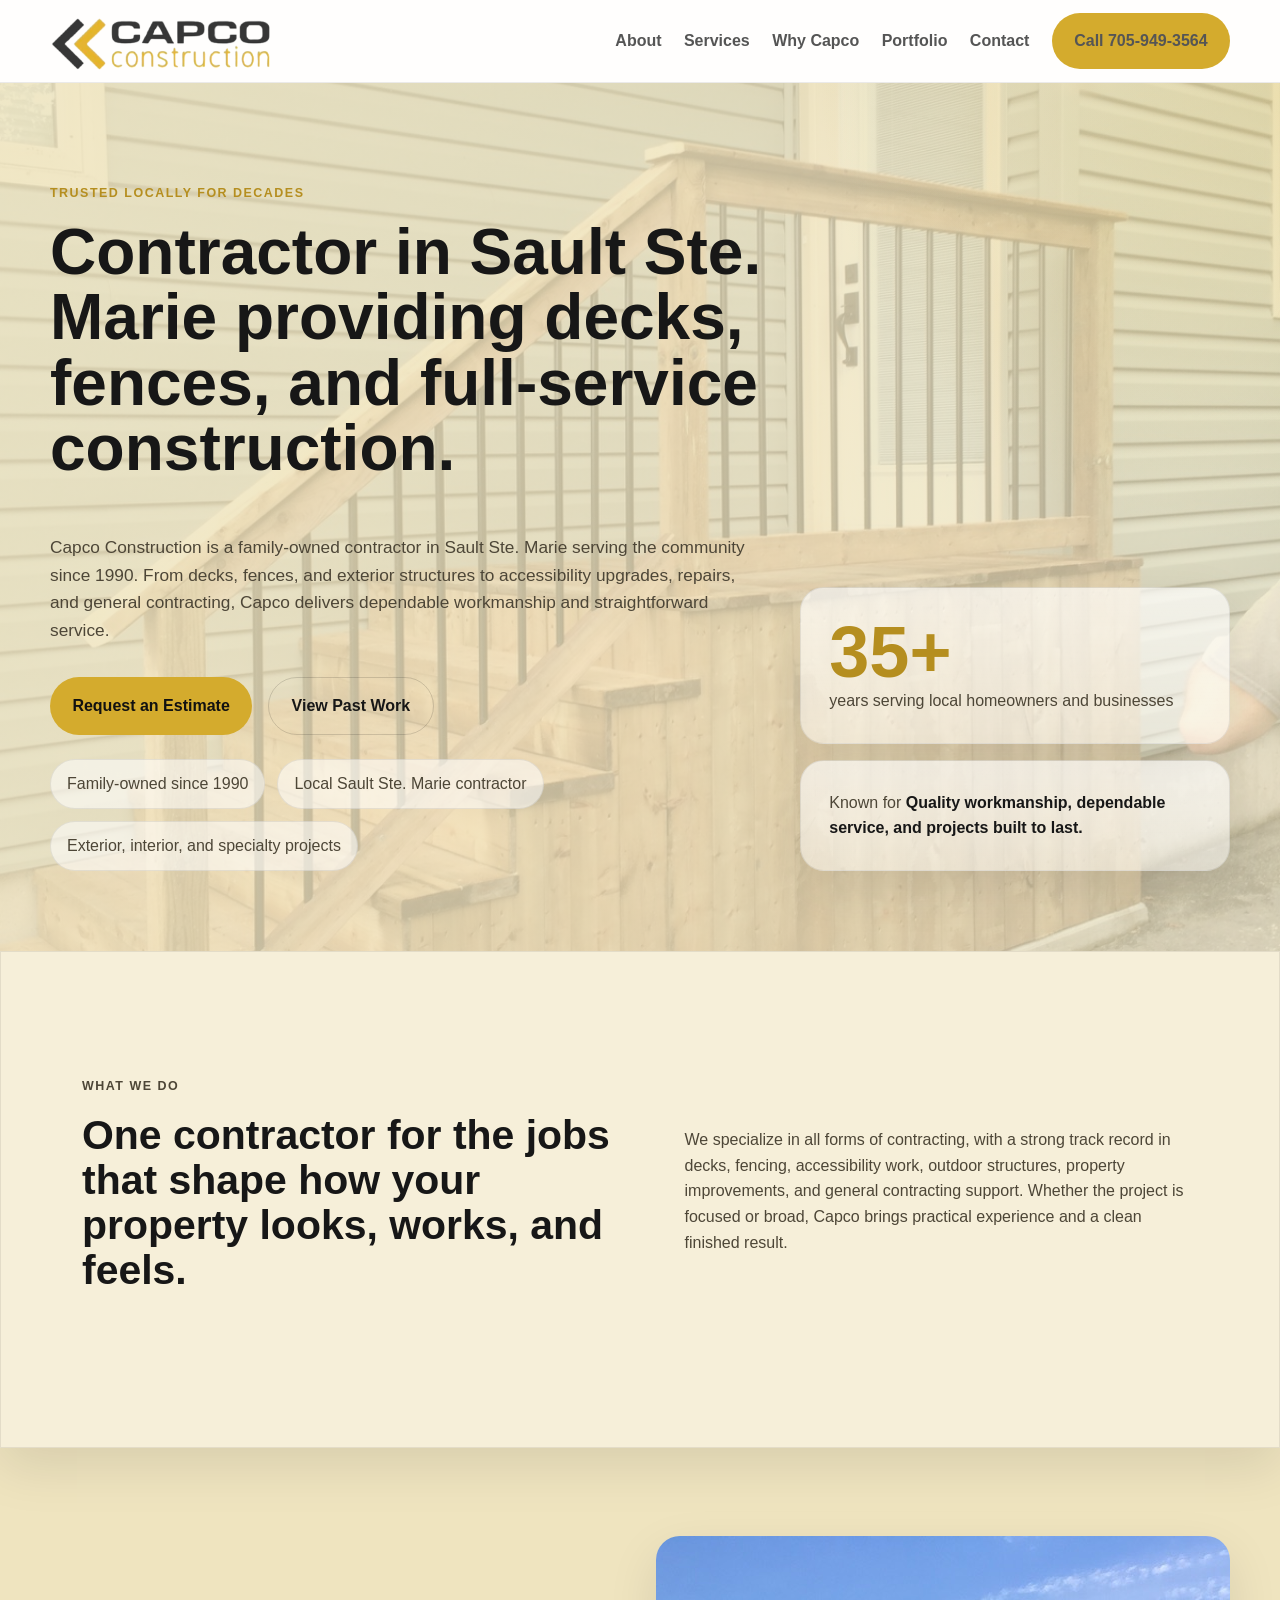
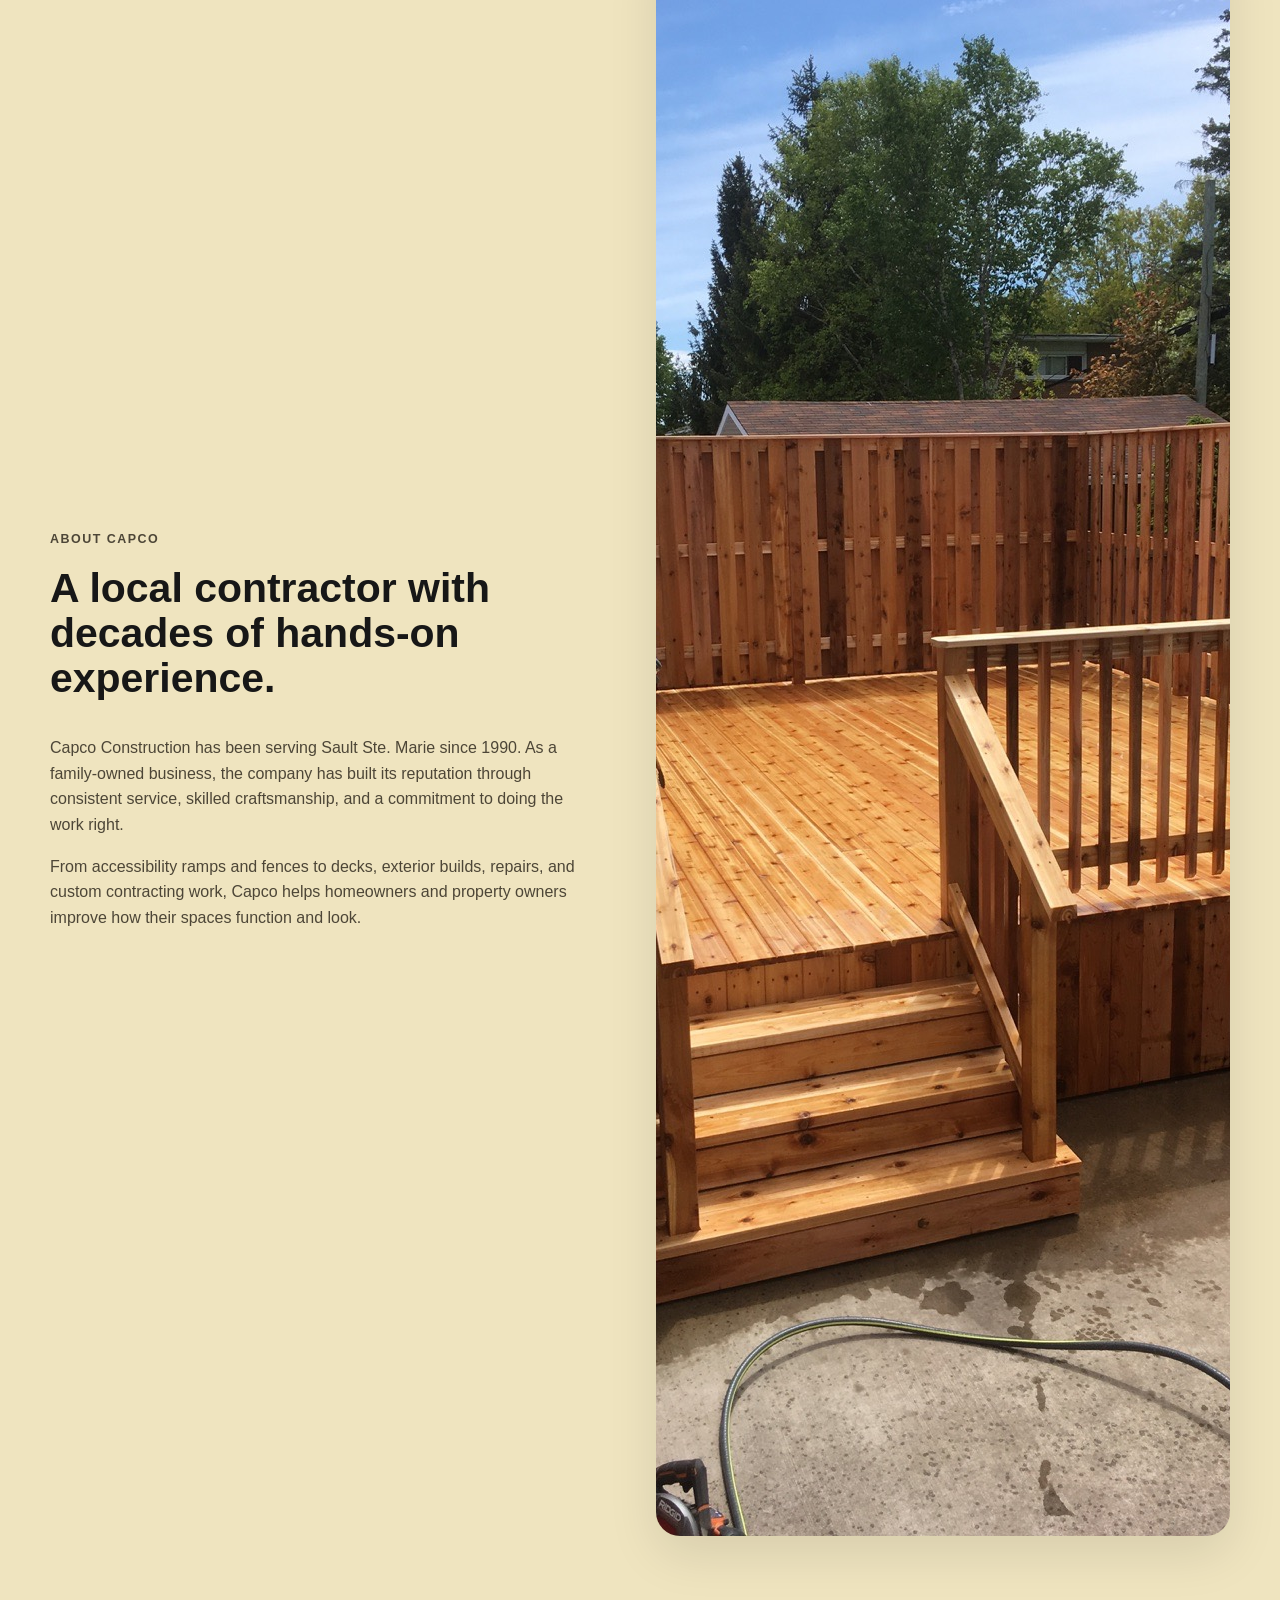
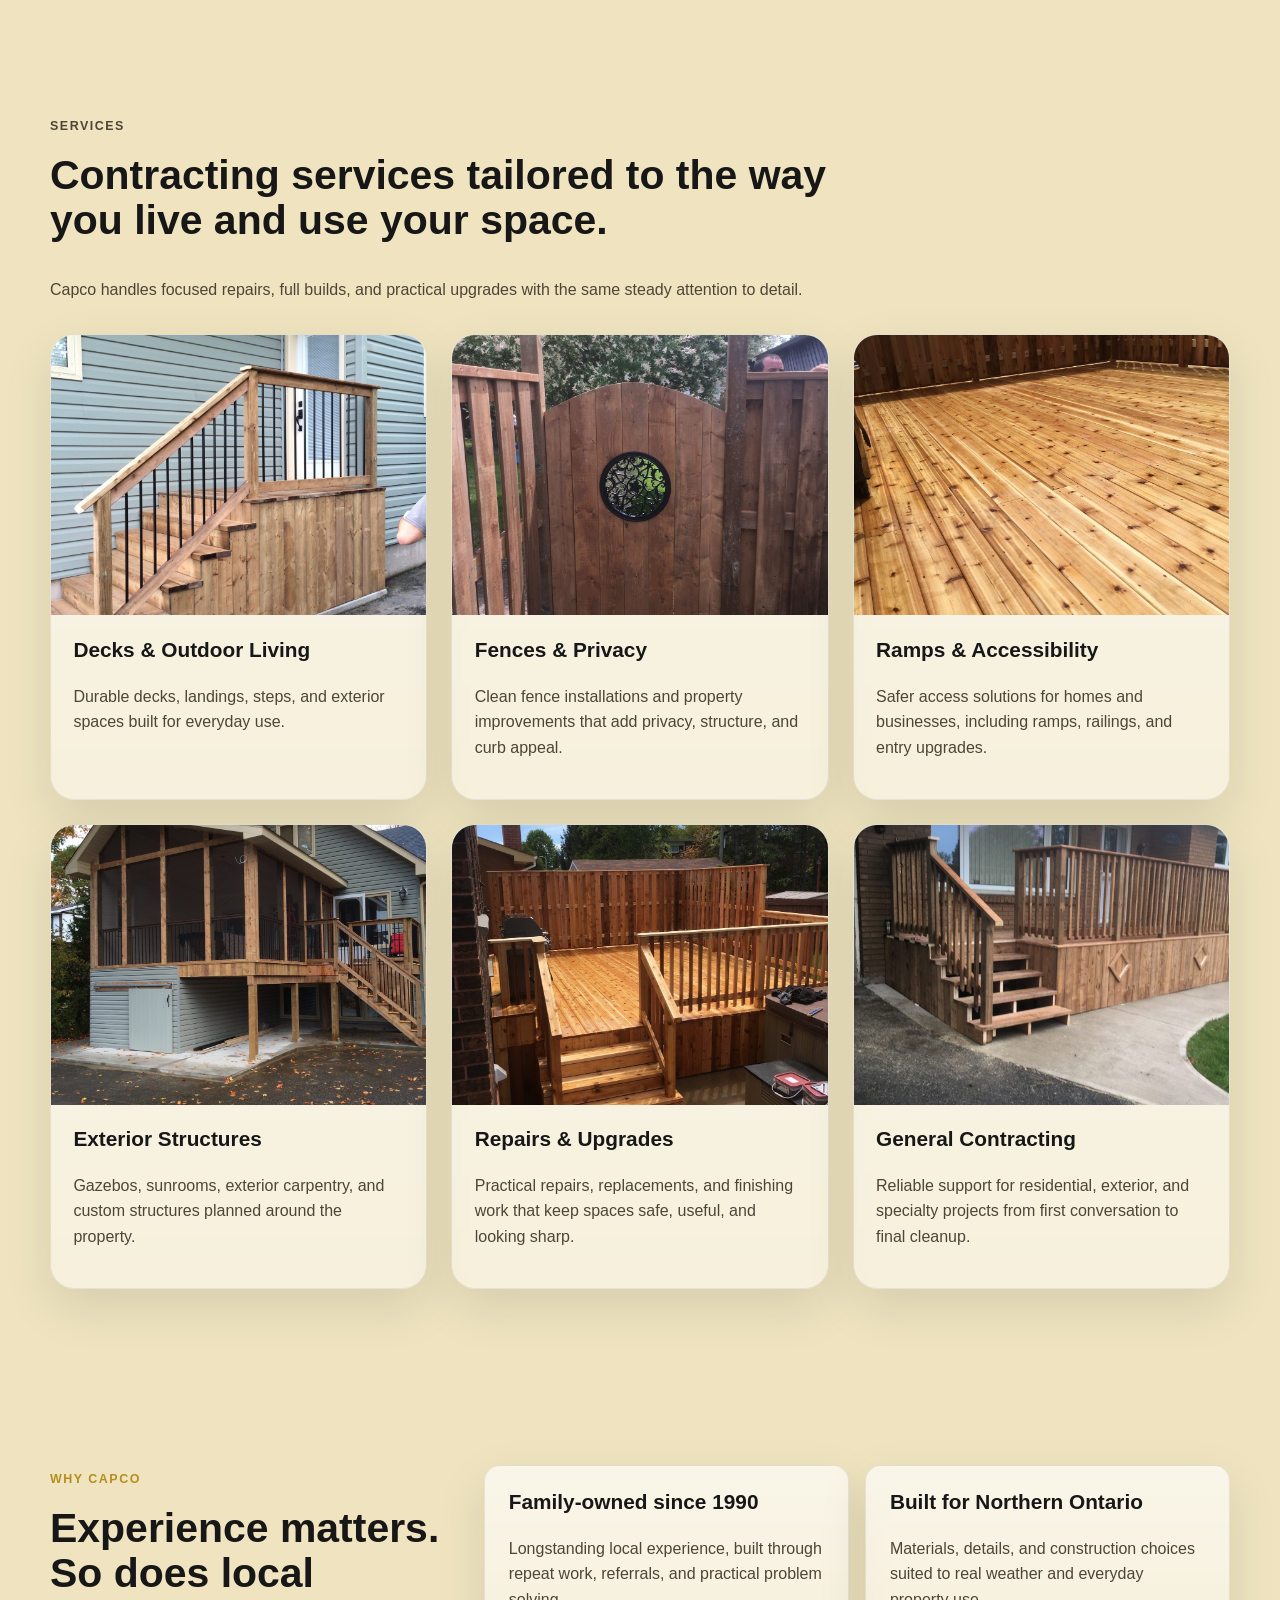
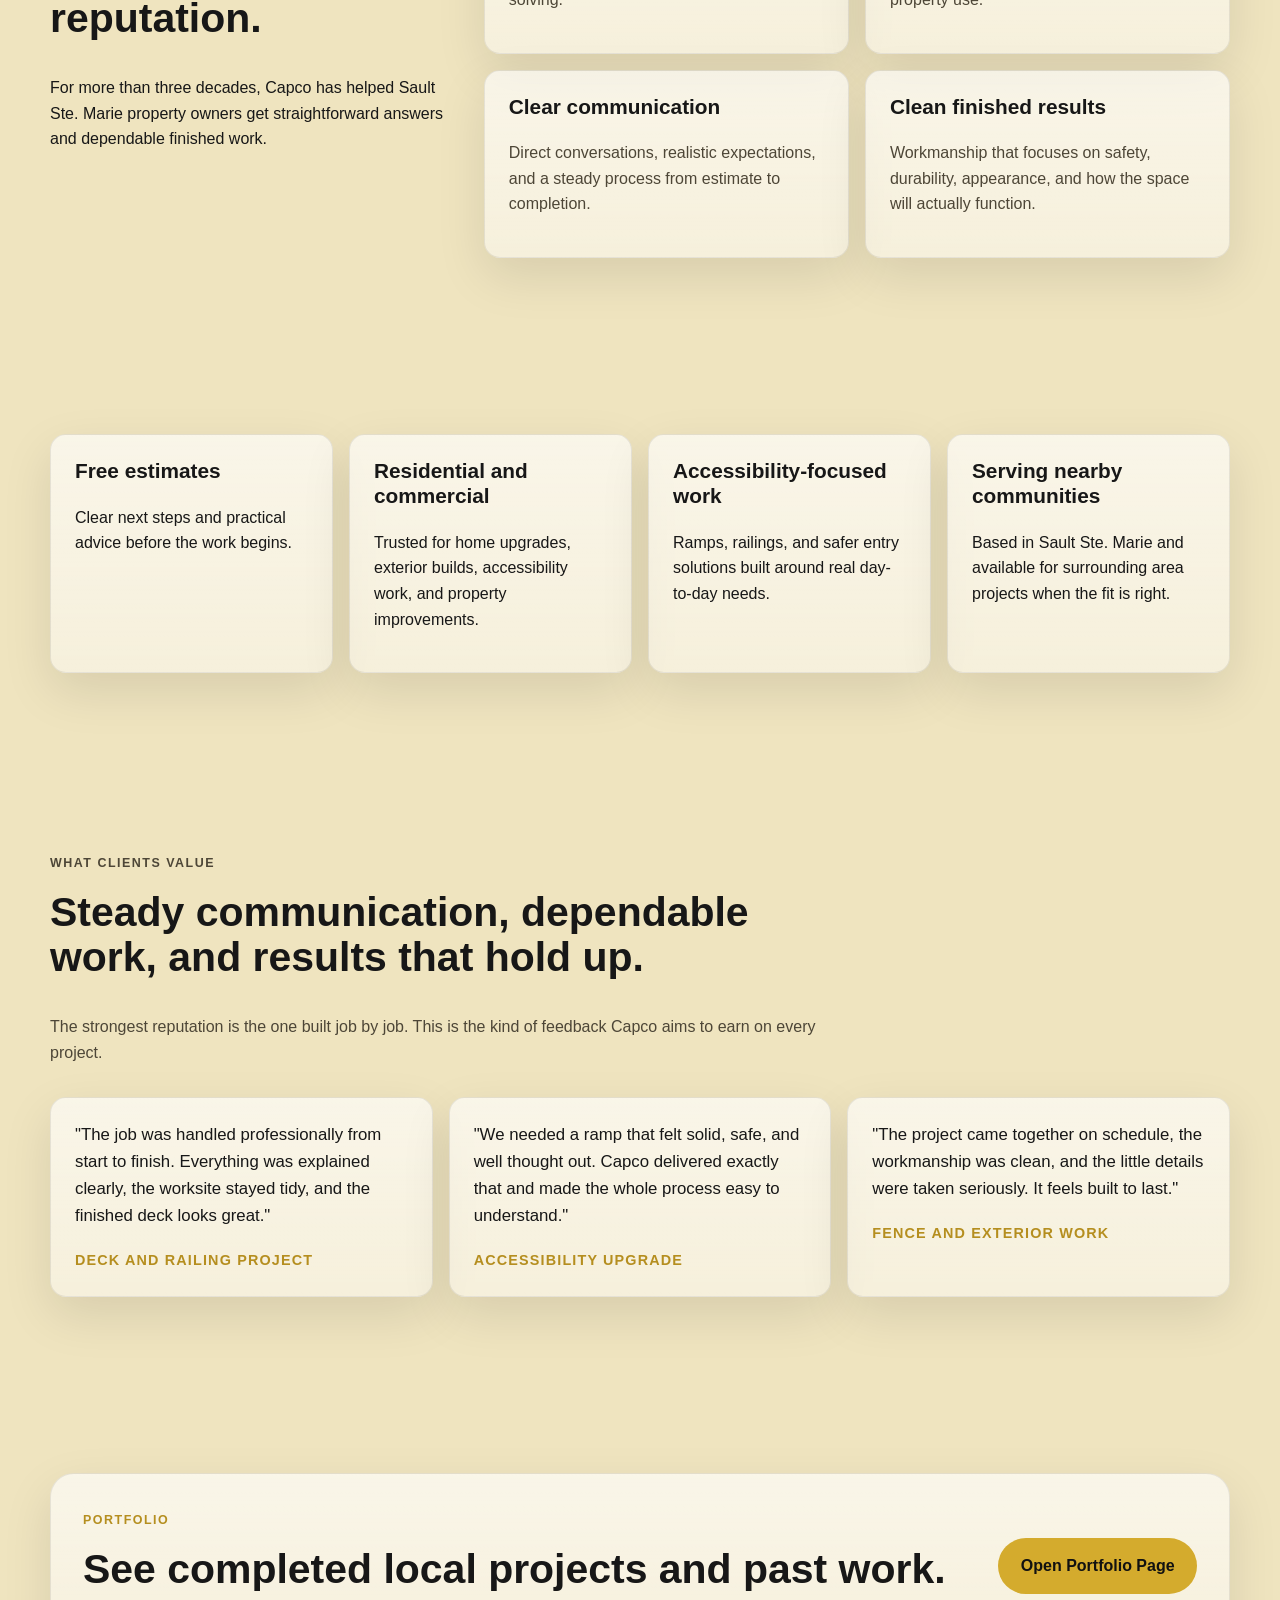
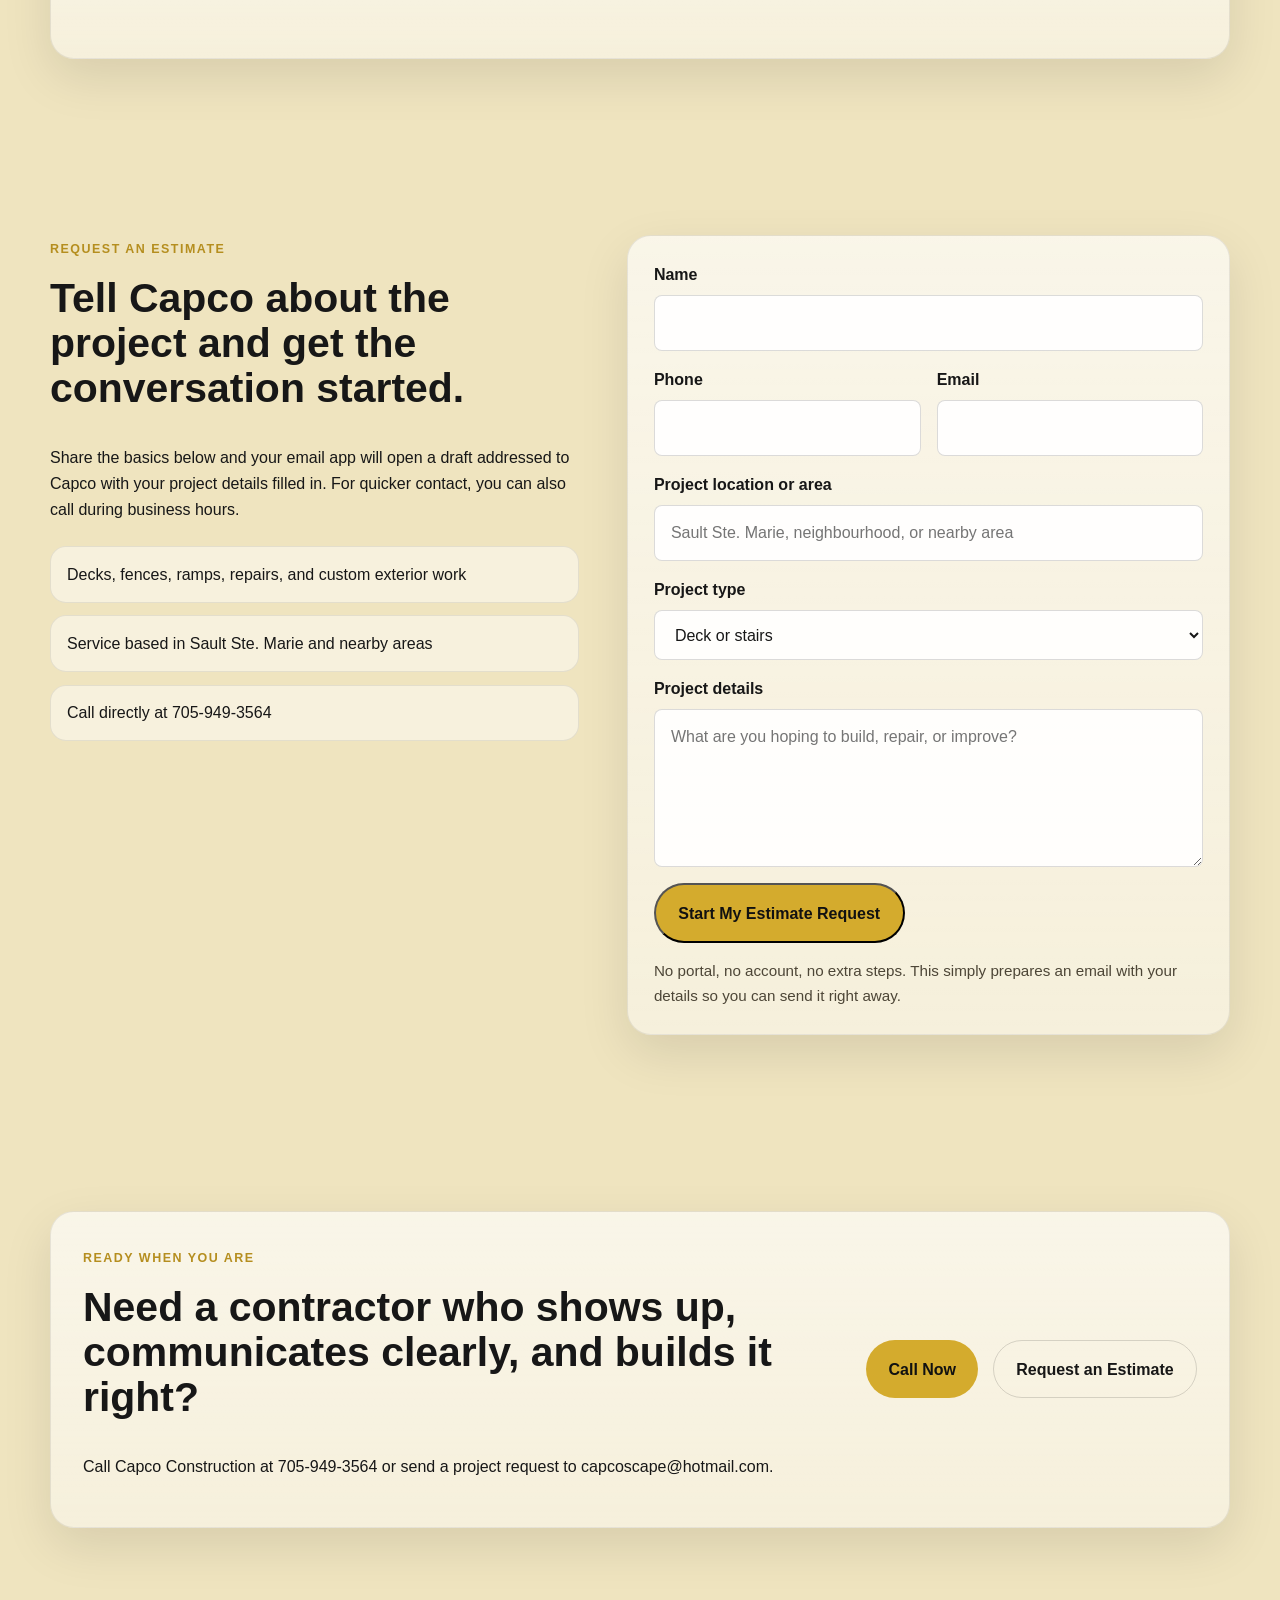
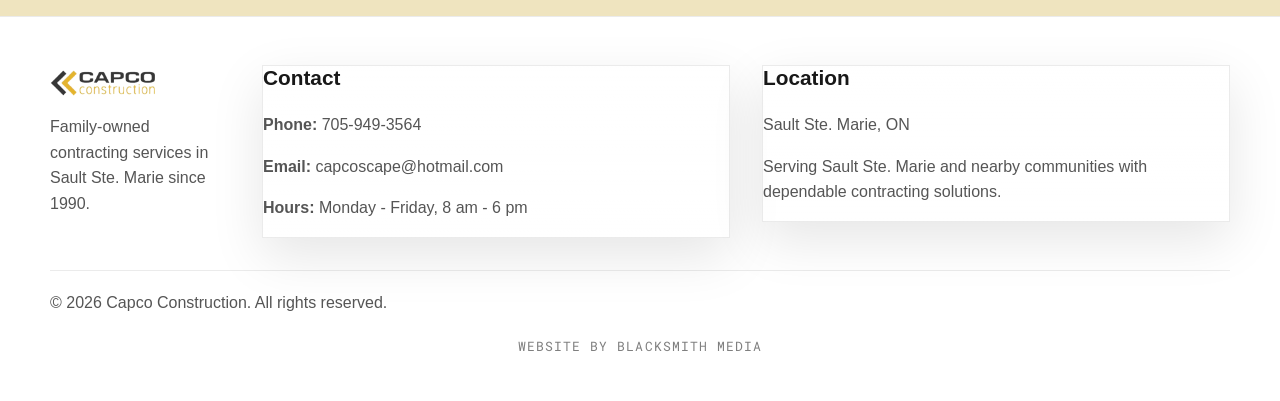
==== commit d3cfefb0: "Add quote flow and credibility sections" ====
--- a/index.html
+++ b/index.html
@@ -73,7 +73,7 @@
           </p>
 
           <div class="hero-actions">
-            <a class="btn btn-primary" href="#contact">Request an Estimate</a>
+            <a class="btn btn-primary" href="#request-estimate">Request an Estimate</a>
             <a class="btn btn-secondary" href="portfolio/">View Past Work</a>
           </div>
 
@@ -218,6 +218,52 @@
       </div>
     </section>
 
+    <section class="section trust-strip">
+      <div class="container trust-grid">
+        <article class="trust-card reveal">
+          <h3>Free estimates</h3>
+          <p>Clear next steps and practical advice before the work begins.</p>
+        </article>
+        <article class="trust-card reveal">
+          <h3>Residential and commercial</h3>
+          <p>Trusted for home upgrades, exterior builds, accessibility work, and property improvements.</p>
+        </article>
+        <article class="trust-card reveal">
+          <h3>Accessibility-focused work</h3>
+          <p>Ramps, railings, and safer entry solutions built around real day-to-day needs.</p>
+        </article>
+        <article class="trust-card reveal">
+          <h3>Serving nearby communities</h3>
+          <p>Based in Sault Ste. Marie and available for surrounding area projects when the fit is right.</p>
+        </article>
+      </div>
+    </section>
+
+    <section class="section testimonials">
+      <div class="container">
+        <div class="section-head reveal">
+          <p class="section-tag">What Clients Value</p>
+          <h2>Steady communication, dependable work, and results that hold up.</h2>
+          <p>The strongest reputation is the one built job by job. This is the kind of feedback Capco aims to earn on every project.</p>
+        </div>
+
+        <div class="testimonial-grid">
+          <article class="testimonial-card reveal">
+            <p>"The job was handled professionally from start to finish. Everything was explained clearly, the worksite stayed tidy, and the finished deck looks great."</p>
+            <strong>Deck and railing project</strong>
+          </article>
+          <article class="testimonial-card reveal">
+            <p>"We needed a ramp that felt solid, safe, and well thought out. Capco delivered exactly that and made the whole process easy to understand."</p>
+            <strong>Accessibility upgrade</strong>
+          </article>
+          <article class="testimonial-card reveal">
+            <p>"The project came together on schedule, the workmanship was clean, and the little details were taken seriously. It feels built to last."</p>
+            <strong>Fence and exterior work</strong>
+          </article>
+        </div>
+      </div>
+    </section>
+
     <section class="section cta-band">
       <div class="container cta-band-inner reveal">
         <div>
@@ -227,6 +273,73 @@
         <a class="btn btn-primary" href="portfolio/">Open Portfolio Page</a>
       </div>
     </section>
+
+    <section class="section quote-section" id="request-estimate">
+      <div class="container quote-grid">
+        <div class="quote-copy reveal">
+          <p class="section-tag">Request an Estimate</p>
+          <h2>Tell Capco about the project and get the conversation started.</h2>
+          <p>Share the basics below and your email app will open a draft addressed to Capco with your project details filled in. For quicker contact, you can also call during business hours.</p>
+          <ul class="quote-points">
+            <li>Decks, fences, ramps, repairs, and custom exterior work</li>
+            <li>Service based in Sault Ste. Marie and nearby areas</li>
+            <li>Call directly at <a href="tel:7059493564">705-949-3564</a></li>
+          </ul>
+        </div>
+
+        <form class="quote-form reveal" id="quoteForm">
+          <div class="form-row">
+            <label for="quoteName">Name</label>
+            <input id="quoteName" name="name" type="text" autocomplete="name" required />
+          </div>
+          <div class="form-row form-row-split">
+            <div>
+              <label for="quotePhone">Phone</label>
+              <input id="quotePhone" name="phone" type="tel" autocomplete="tel" />
+            </div>
+            <div>
+              <label for="quoteEmail">Email</label>
+              <input id="quoteEmail" name="email" type="email" autocomplete="email" required />
+            </div>
+          </div>
+          <div class="form-row">
+            <label for="quoteLocation">Project location or area</label>
+            <input id="quoteLocation" name="location" type="text" autocomplete="address-level2" placeholder="Sault Ste. Marie, neighbourhood, or nearby area" />
+          </div>
+          <div class="form-row">
+            <label for="quoteProject">Project type</label>
+            <select id="quoteProject" name="project">
+              <option value="Deck or stairs">Deck or stairs</option>
+              <option value="Fence">Fence</option>
+              <option value="Ramp or accessibility work">Ramp or accessibility work</option>
+              <option value="Gazebo, sunroom, or structure">Gazebo, sunroom, or structure</option>
+              <option value="Repair or upgrade">Repair or upgrade</option>
+              <option value="General contracting">General contracting</option>
+            </select>
+          </div>
+          <div class="form-row">
+            <label for="quoteDetails">Project details</label>
+            <textarea id="quoteDetails" name="details" rows="5" placeholder="What are you hoping to build, repair, or improve?"></textarea>
+          </div>
+          <button class="btn btn-primary" type="submit">Start My Estimate Request</button>
+          <p class="form-note">No portal, no account, no extra steps. This simply prepares an email with your details so you can send it right away.</p>
+        </form>
+      </div>
+    </section>
+
+    <section class="section closing-cta">
+      <div class="container closing-cta-inner reveal">
+        <div>
+          <p class="section-tag">Ready When You Are</p>
+          <h2>Need a contractor who shows up, communicates clearly, and builds it right?</h2>
+          <p>Call Capco Construction at <a href="tel:7059493564">705-949-3564</a> or send a project request to <a href="mailto:capcoscape@hotmail.com">capcoscape@hotmail.com</a>.</p>
+        </div>
+        <div class="closing-cta-actions">
+          <a class="btn btn-primary" href="tel:7059493564">Call Now</a>
+          <a class="btn btn-secondary" href="#request-estimate">Request an Estimate</a>
+        </div>
+      </div>
+    </section>
   </main>
 
   <footer class="site-footer" id="contact">
@@ -246,7 +359,7 @@
       <div class="footer-block reveal">
         <h3>Location</h3>
         <p>Sault Ste. Marie, ON</p>
-        <p>Serving local homeowners and businesses with dependable contracting solutions.</p>
+        <p>Serving Sault Ste. Marie and nearby communities with dependable contracting solutions.</p>
       </div>
     </div>
 
--- a/styles.css
+++ b/styles.css
@@ -174,7 +174,9 @@
 .footer-grid,
 .intro-grid,
 .cta-band-inner,
-.portfolio-hero-grid {
+.portfolio-hero-grid,
+.quote-grid,
+.closing-cta-inner {
   display: grid;
   gap: 2rem;
 }
@@ -238,9 +240,13 @@
 .portfolio-card,
 .feature-list article,
 .footer-block,
+.trust-card,
+.testimonial-card,
+.quote-form,
 .about-highlights div,
 .intro-bar,
 .cta-band-inner,
+.closing-cta-inner,
 .showcase-card {
   background: linear-gradient(180deg, rgba(255,255,255,0.65), rgba(255,255,255,0.45));
   border: 1px solid var(--line);
@@ -365,11 +371,135 @@
   border-radius: var(--radius-sm);
 }
 
+.trust-grid,
+.testimonial-grid {
+  display: grid;
+  gap: 1rem;
+}
+
+.trust-grid {
+  grid-template-columns: repeat(4, minmax(0, 1fr));
+}
+
+.testimonial-grid {
+  grid-template-columns: repeat(3, minmax(0, 1fr));
+}
+
+.trust-card,
+.testimonial-card {
+  padding: 1.5rem;
+  border-radius: var(--radius-sm);
+}
+
+.testimonial-card p {
+  font-size: 1.05rem;
+}
+
+.testimonial-card strong {
+  display: inline-block;
+  color: var(--gold-deep);
+  font-size: 0.9rem;
+  text-transform: uppercase;
+  letter-spacing: 0.08em;
+}
+
 .cta-band-inner {
   grid-template-columns: 1fr auto;
   align-items: center;
   padding: 2rem;
   border-radius: var(--radius);
+}
+
+.quote-grid {
+  grid-template-columns: 0.95fr 1.05fr;
+  align-items: start;
+}
+
+.quote-copy {
+  padding-right: 1rem;
+}
+
+.quote-points {
+  list-style: none;
+  padding: 0;
+  margin: 1.5rem 0 0;
+  display: grid;
+  gap: 0.8rem;
+}
+
+.quote-points li {
+  padding: 0.9rem 1rem;
+  background: rgba(255, 255, 255, 0.48);
+  border: 1px solid var(--line);
+  border-radius: var(--radius-sm);
+}
+
+.quote-form {
+  padding: 1.6rem;
+  border-radius: var(--radius);
+}
+
+.form-row {
+  display: grid;
+  gap: 0.45rem;
+  margin-bottom: 1rem;
+}
+
+.form-row-split {
+  grid-template-columns: 1fr 1fr;
+  gap: 1rem;
+}
+
+.form-row-split > div {
+  display: grid;
+  gap: 0.45rem;
+}
+
+.quote-form label {
+  font-weight: 700;
+}
+
+.quote-form input,
+.quote-form select,
+.quote-form textarea {
+  width: 100%;
+  padding: 0.9rem 1rem;
+  border: 1px solid rgba(0, 0, 0, 0.14);
+  border-radius: 8px;
+  background: rgba(255, 255, 255, 0.9);
+  color: var(--text);
+  font: inherit;
+}
+
+.quote-form textarea {
+  resize: vertical;
+  min-height: 150px;
+}
+
+.quote-form input:focus,
+.quote-form select:focus,
+.quote-form textarea:focus {
+  outline: 2px solid rgba(212, 171, 45, 0.35);
+  outline-offset: 2px;
+}
+
+.form-note {
+  margin: 1rem 0 0;
+  color: var(--muted);
+  font-size: 0.95rem;
+}
+
+.closing-cta-inner {
+  grid-template-columns: 1fr auto;
+  align-items: center;
+  padding: 2rem;
+  border-radius: var(--radius);
+}
+
+.closing-cta-actions {
+  display: flex;
+  flex-wrap: wrap;
+  gap: 0.9rem;
 }
 
 .site-footer {
@@ -380,7 +510,7 @@
 }
 
 .footer-grid {
-  grid-template-columns: 1fr 1fr 1fr;
+  grid-template-columns: minmax(0, 180px) 1fr 1fr;
   align-items: start;
 }
 
@@ -389,8 +519,15 @@
   color: var(--light-muted);
 }
 
+.footer-brand {
+  justify-self: start;
+  max-width: 180px;
+}
+
 .footer-logo {
-  width: clamp(180px, 20vw, 240px);
+  width: 110px;
+  max-width: 100%;
+  height: auto;
   margin-bottom: 1rem;
 }
 
@@ -541,18 +678,26 @@
   .footer-grid,
   .intro-grid,
   .cta-band-inner,
-  .portfolio-hero-grid {
+  .portfolio-hero-grid,
+  .quote-grid,
+  .closing-cta-inner {
     grid-template-columns: 1fr;
   }
 
   .service-grid,
   .portfolio-grid,
   .about-highlights,
-  .feature-list {
+  .feature-list,
+  .testimonial-grid {
     grid-template-columns: 1fr 1fr;
   }
 
+  .trust-grid {
+    grid-template-columns: 1fr 1fr;
+  }
+
   .about-copy { padding-right: 0; }
+  .quote-copy { padding-right: 0; }
   .showcase-media { height: 420px; }
 }
 
@@ -563,13 +708,20 @@
   .service-grid,
   .portfolio-grid,
   .about-highlights,
-  .feature-list {
+  .feature-list,
+  .trust-grid,
+  .testimonial-grid,
+  .form-row-split {
     grid-template-columns: 1fr;
   }
 
   .hero { padding-top: 5rem; }
   .showcase-media { height: 320px; }
   .footer-grid { gap: 1rem; }
+  .closing-cta-actions .btn,
+  .quote-form .btn {
+    width: 100%;
+  }
 }.site-credit {
   text-align: center;
   font-family: 'Roboto Mono', monospace;
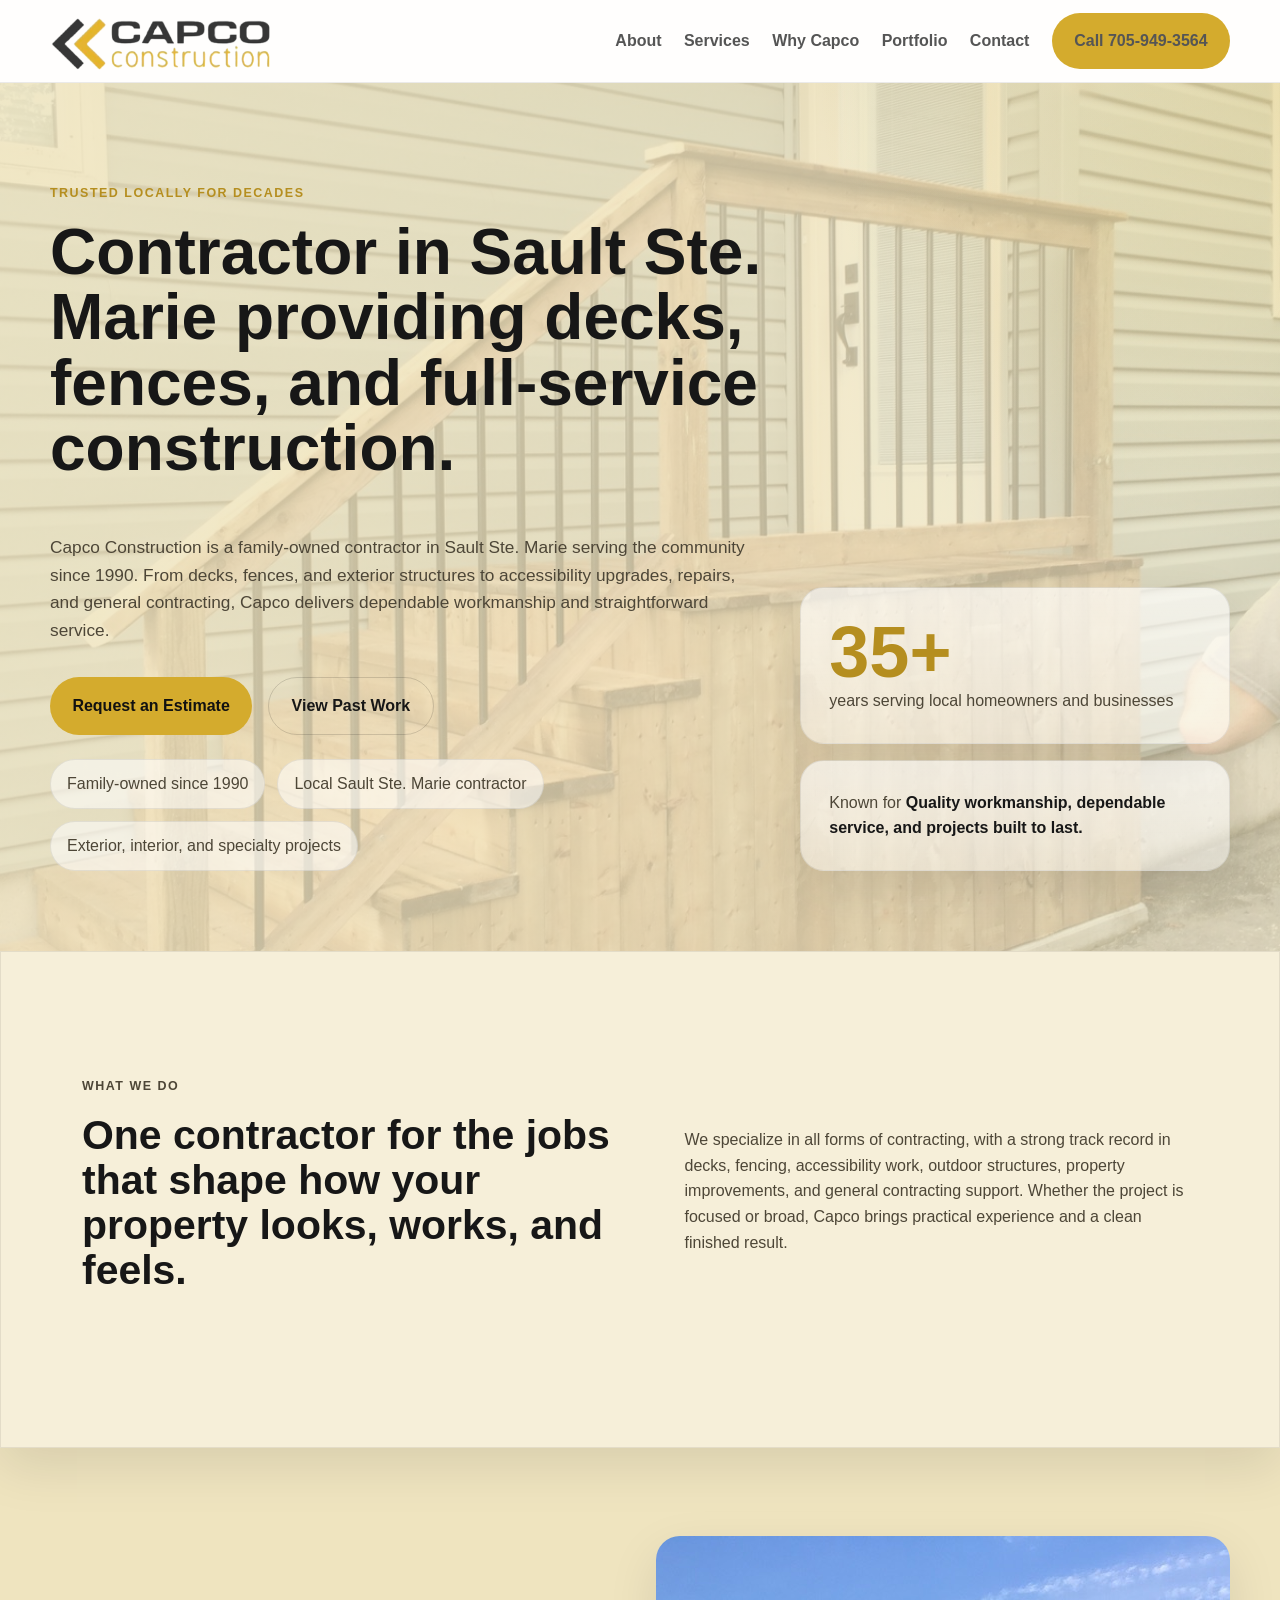
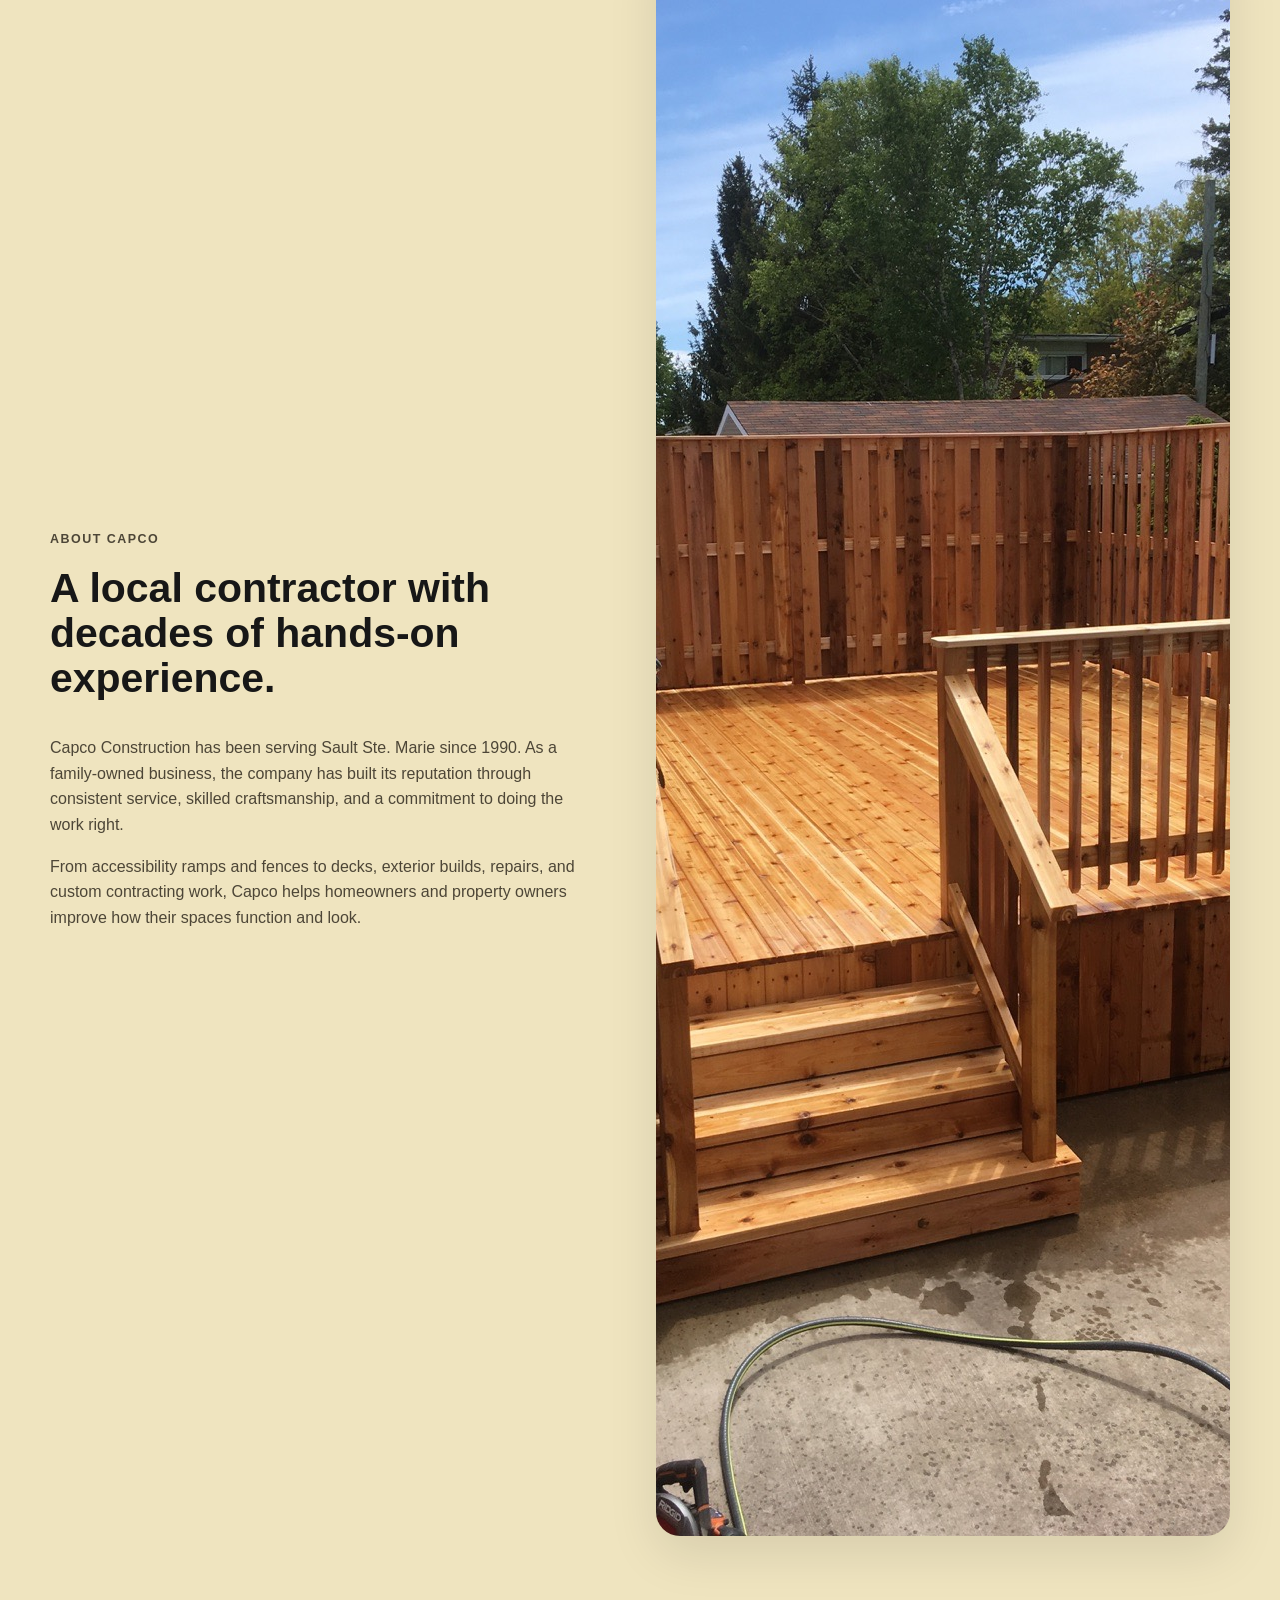
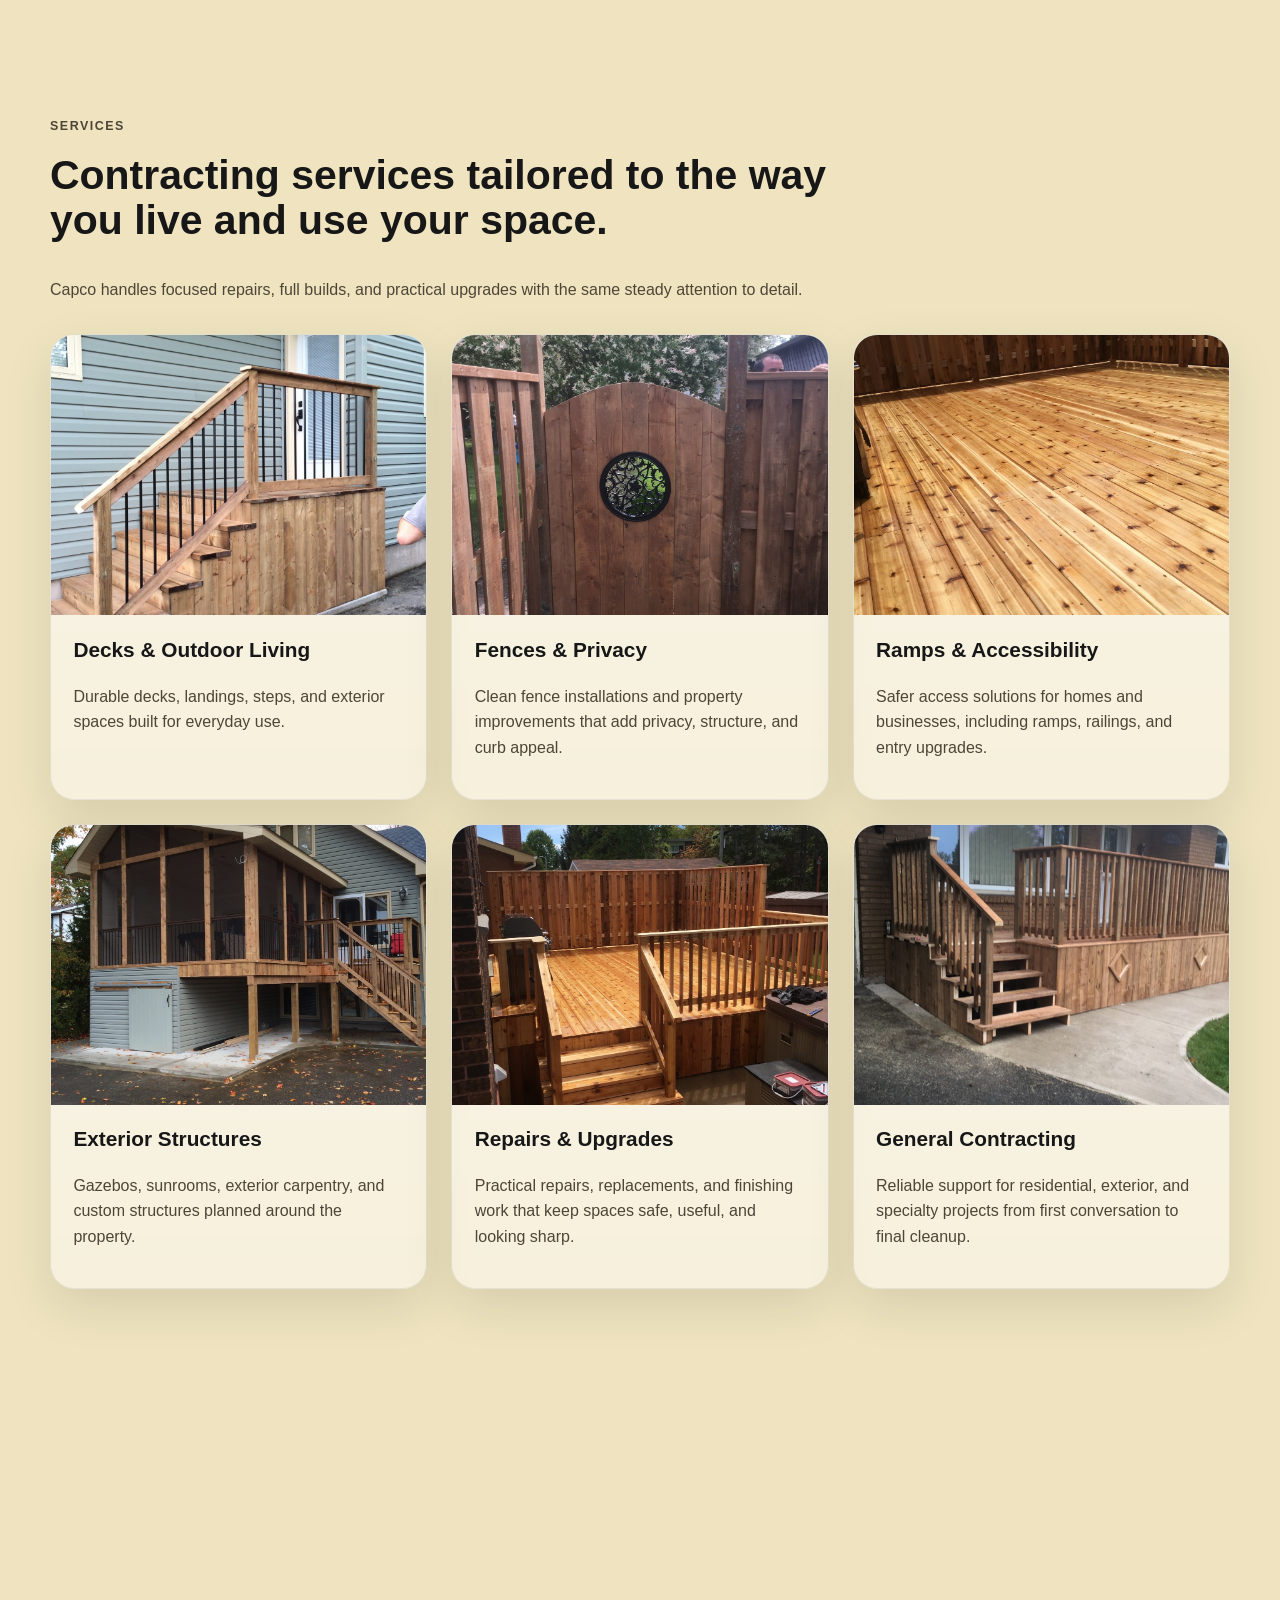
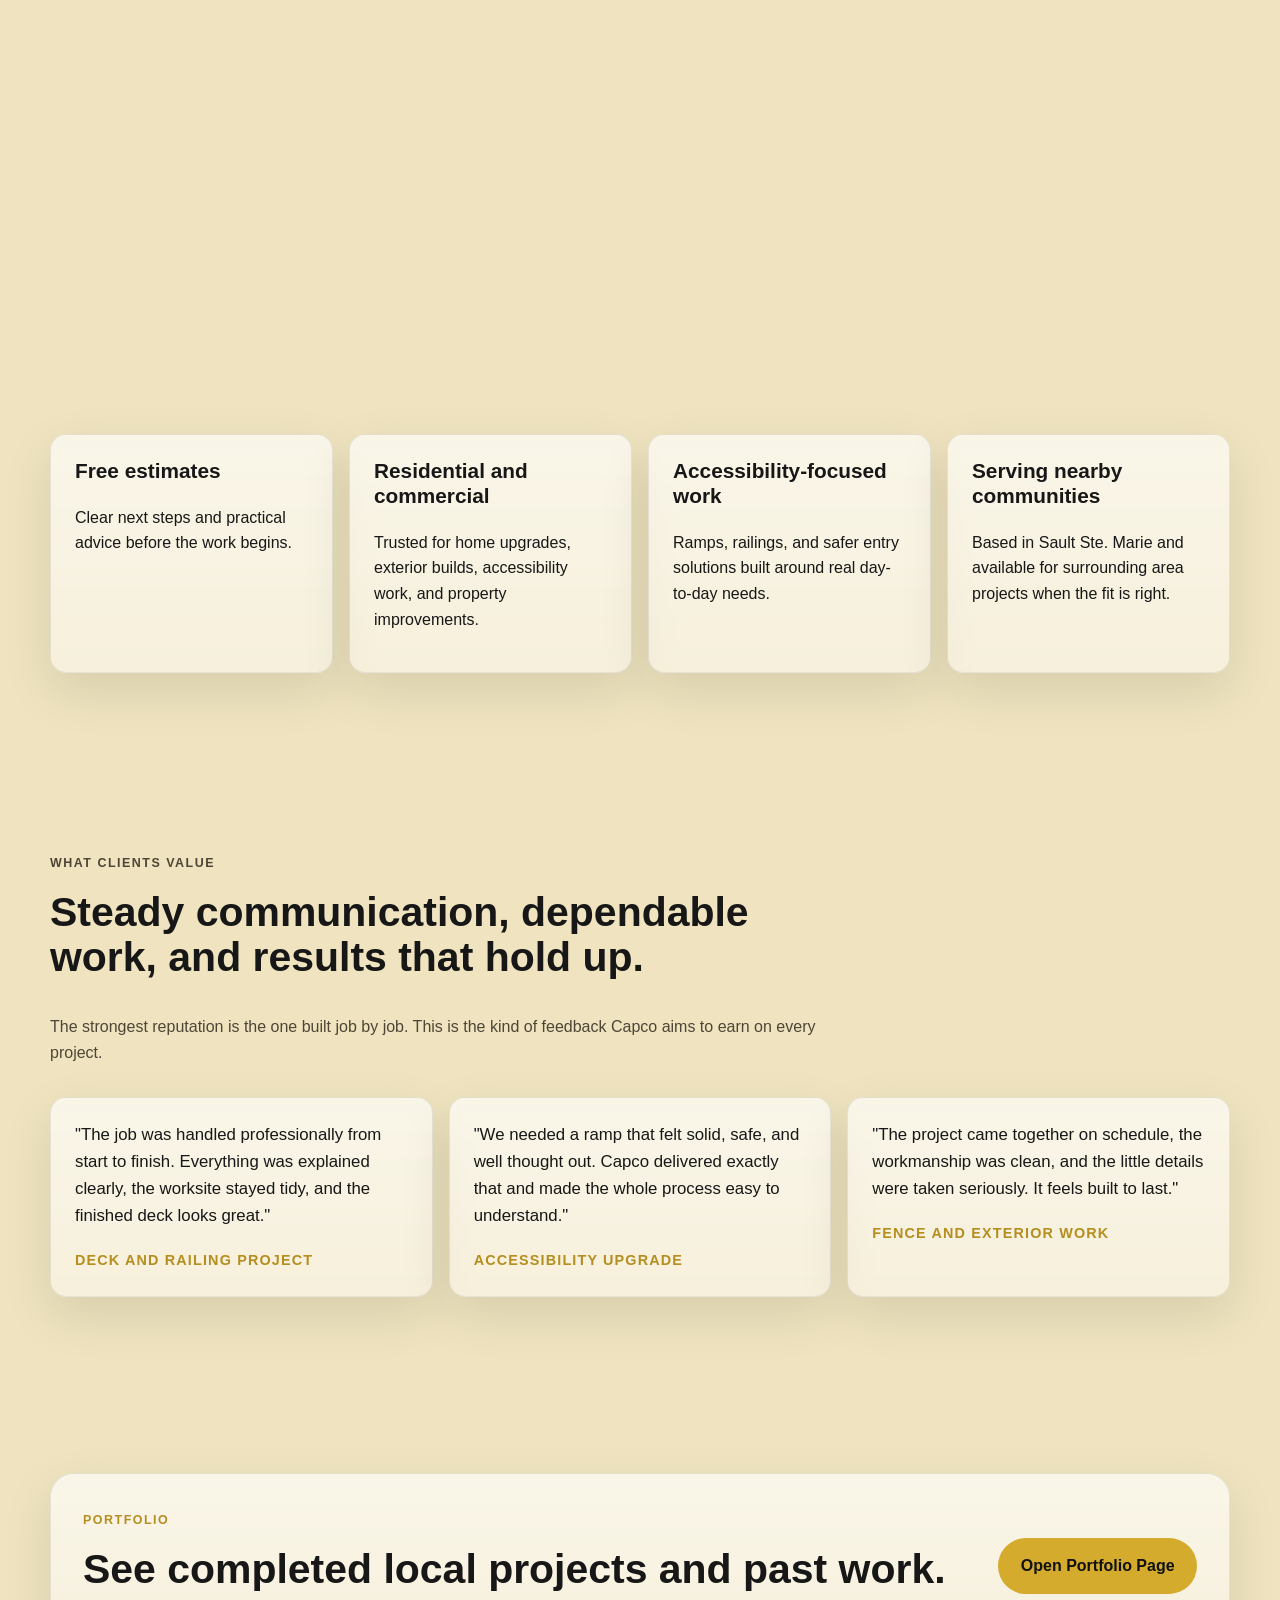
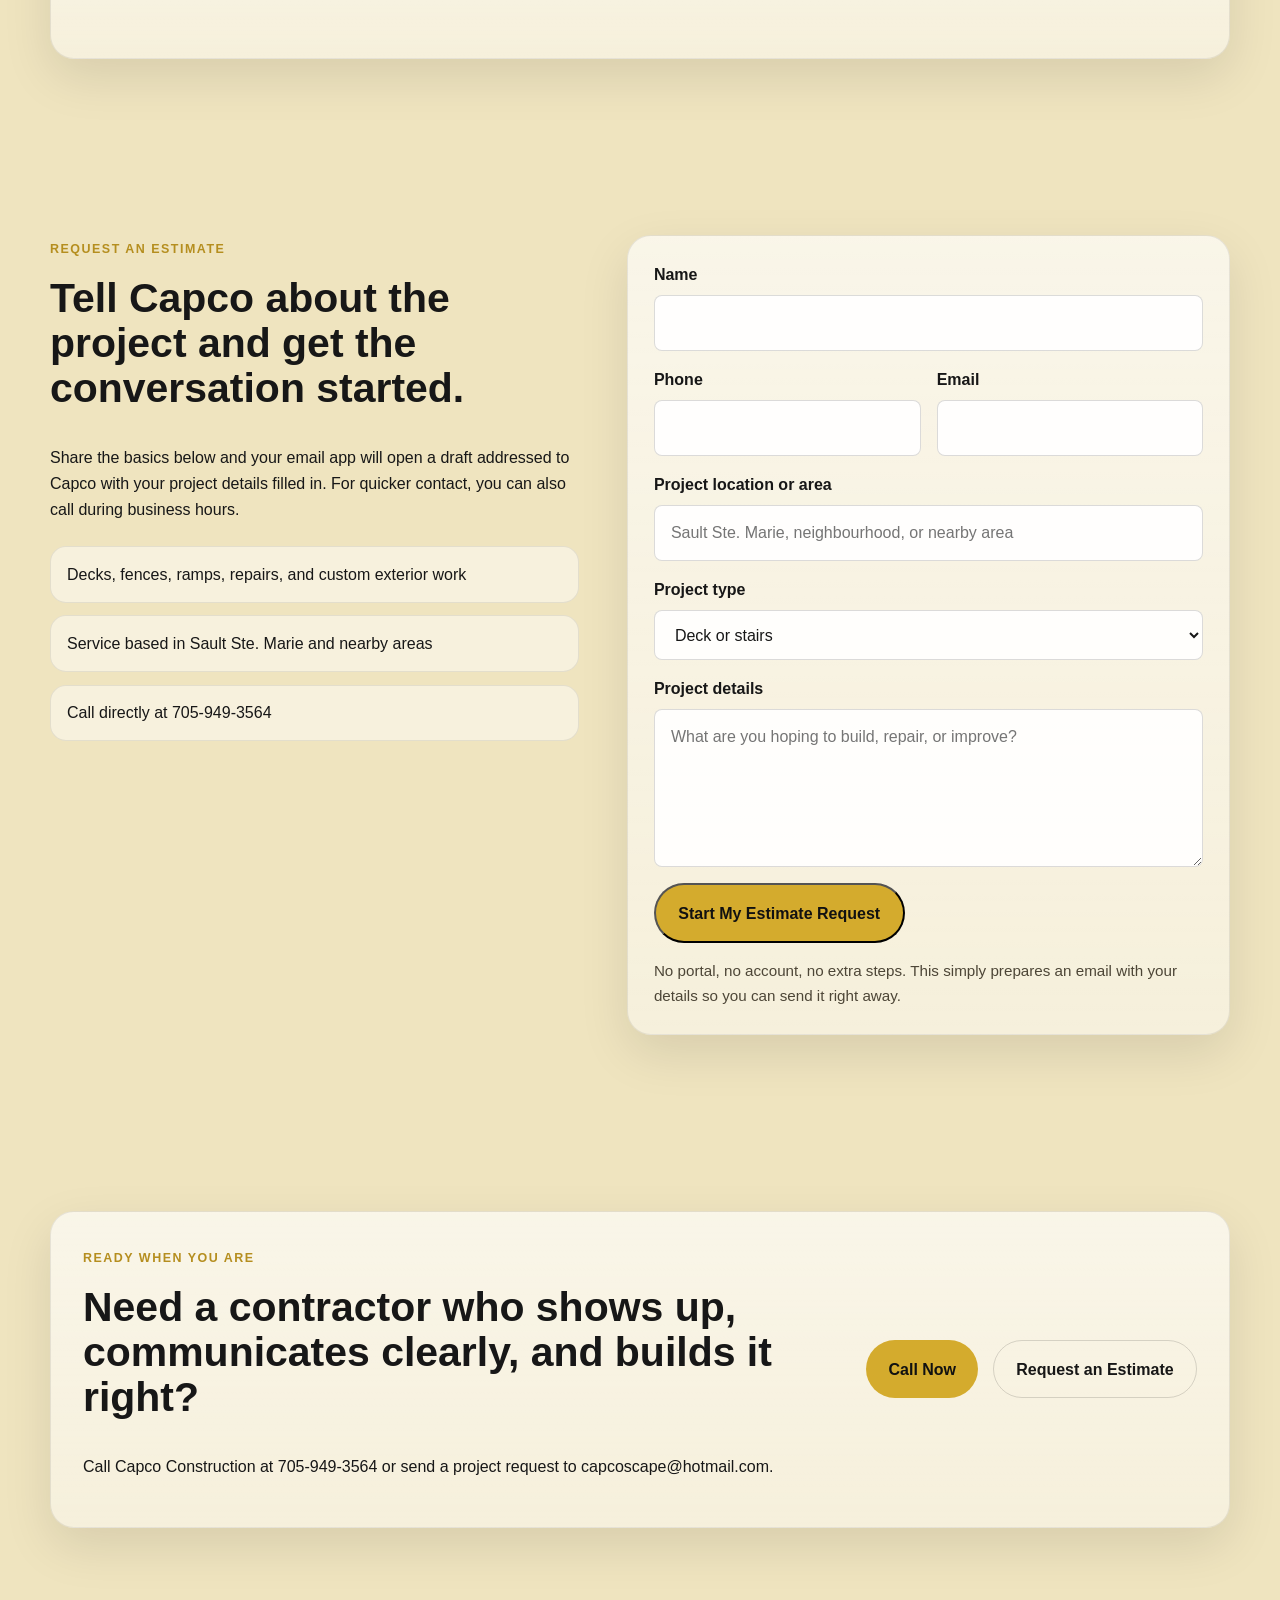
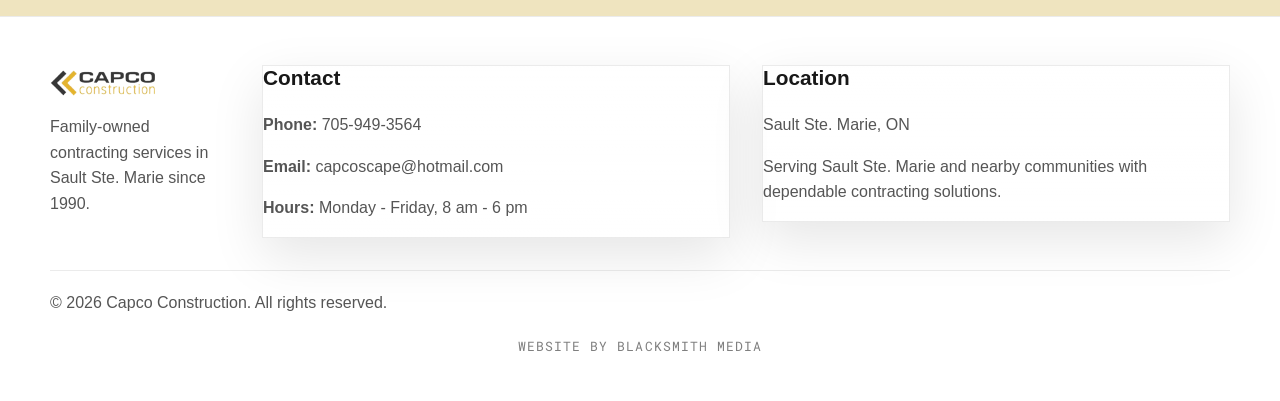
==== commit eb5717ab: "Collapse duplicate index.html URLs" ====
--- a/index.html
+++ b/index.html
@@ -3,6 +3,15 @@
 <head>
   <meta charset="UTF-8" />
   <meta name="viewport" content="width=device-width, initial-scale=1.0" />
+  <script>
+    if (window.location.pathname.endsWith('/index.html')) {
+      const cleanPath = window.location.pathname.slice(0, -'index.html'.length) || '/';
+      window.location.replace(cleanPath + window.location.search + window.location.hash);
+    }
+  </script>
+  <noscript>
+    <meta http-equiv="refresh" content="0; url=https://capcoconstruction.com/" />
+  </noscript>
 
   <title>Contractor in Sault Ste. Marie | Capco Construction</title>
   <meta name="description" content="Capco Construction is a family-owned contractor in Sault Ste. Marie serving the area since 1990. We specialize in decks, fences, ramps, remodels, exterior projects, and full-service contracting." />
